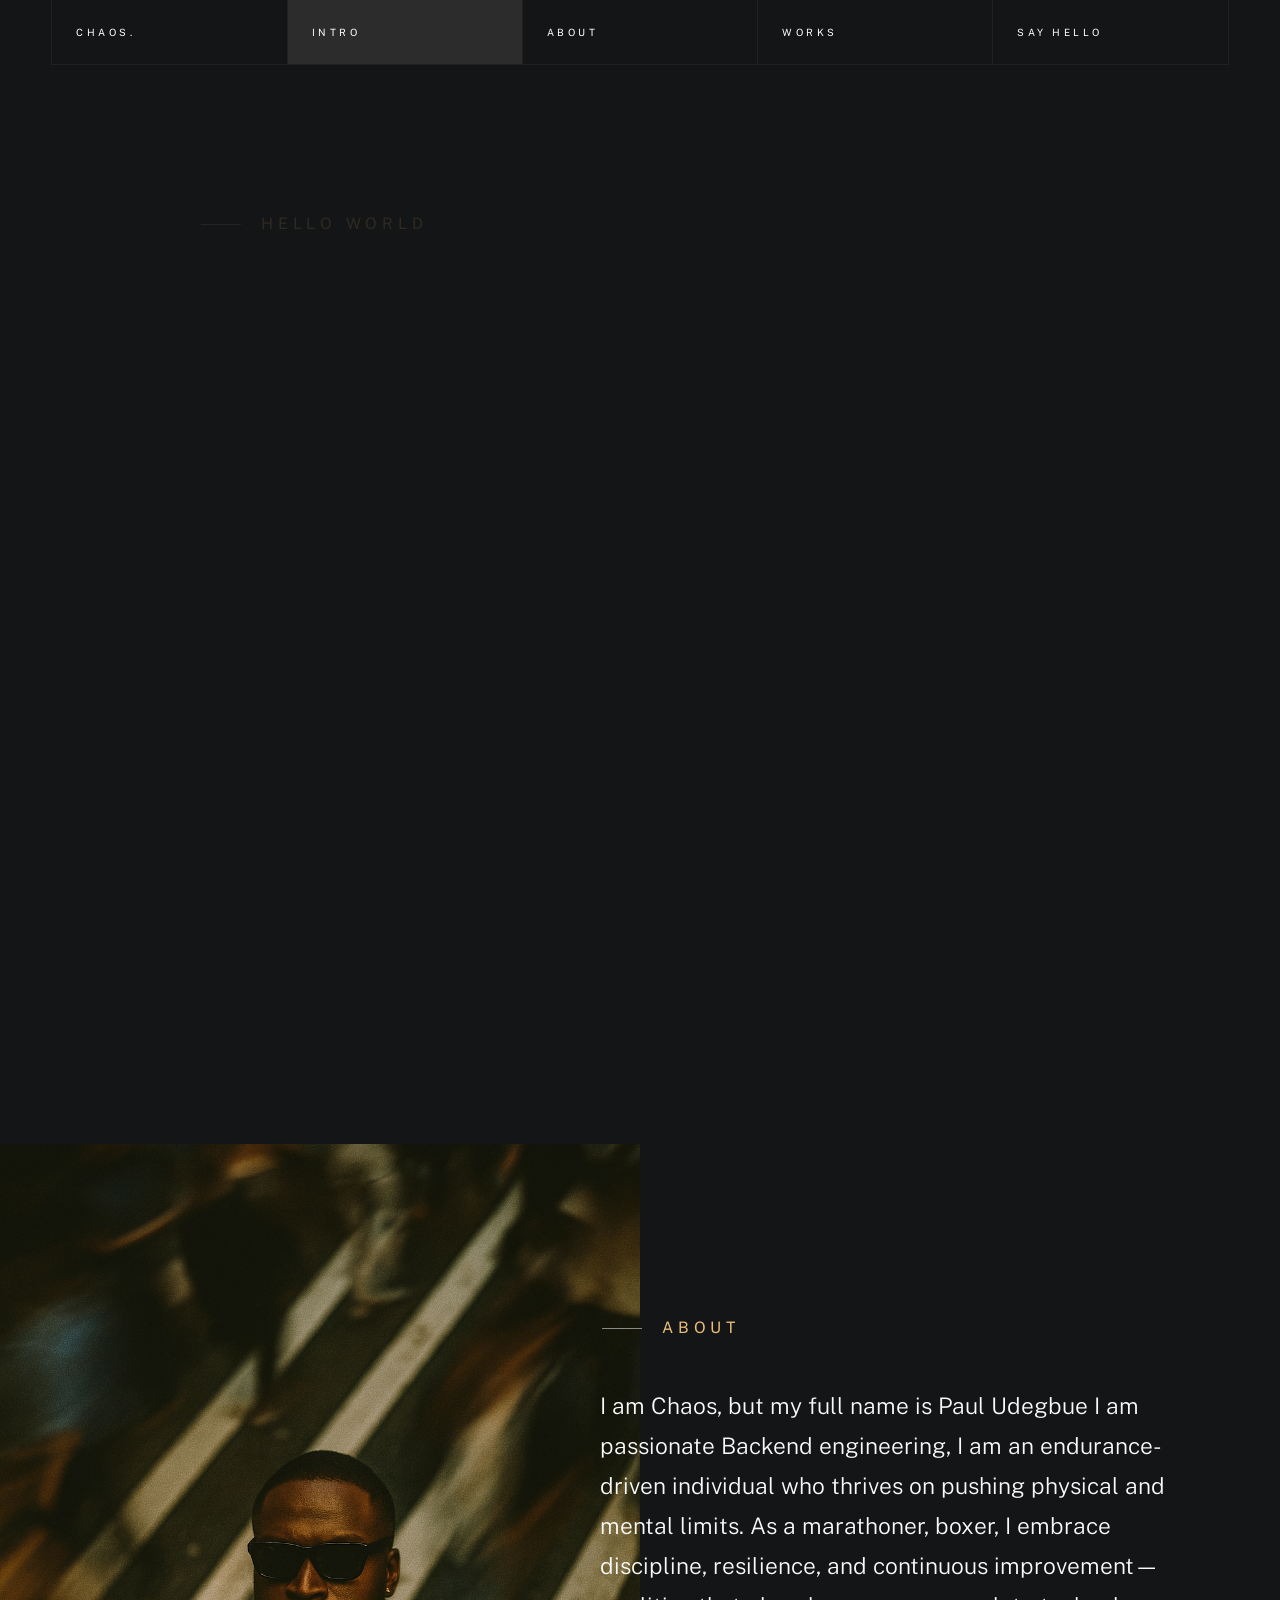
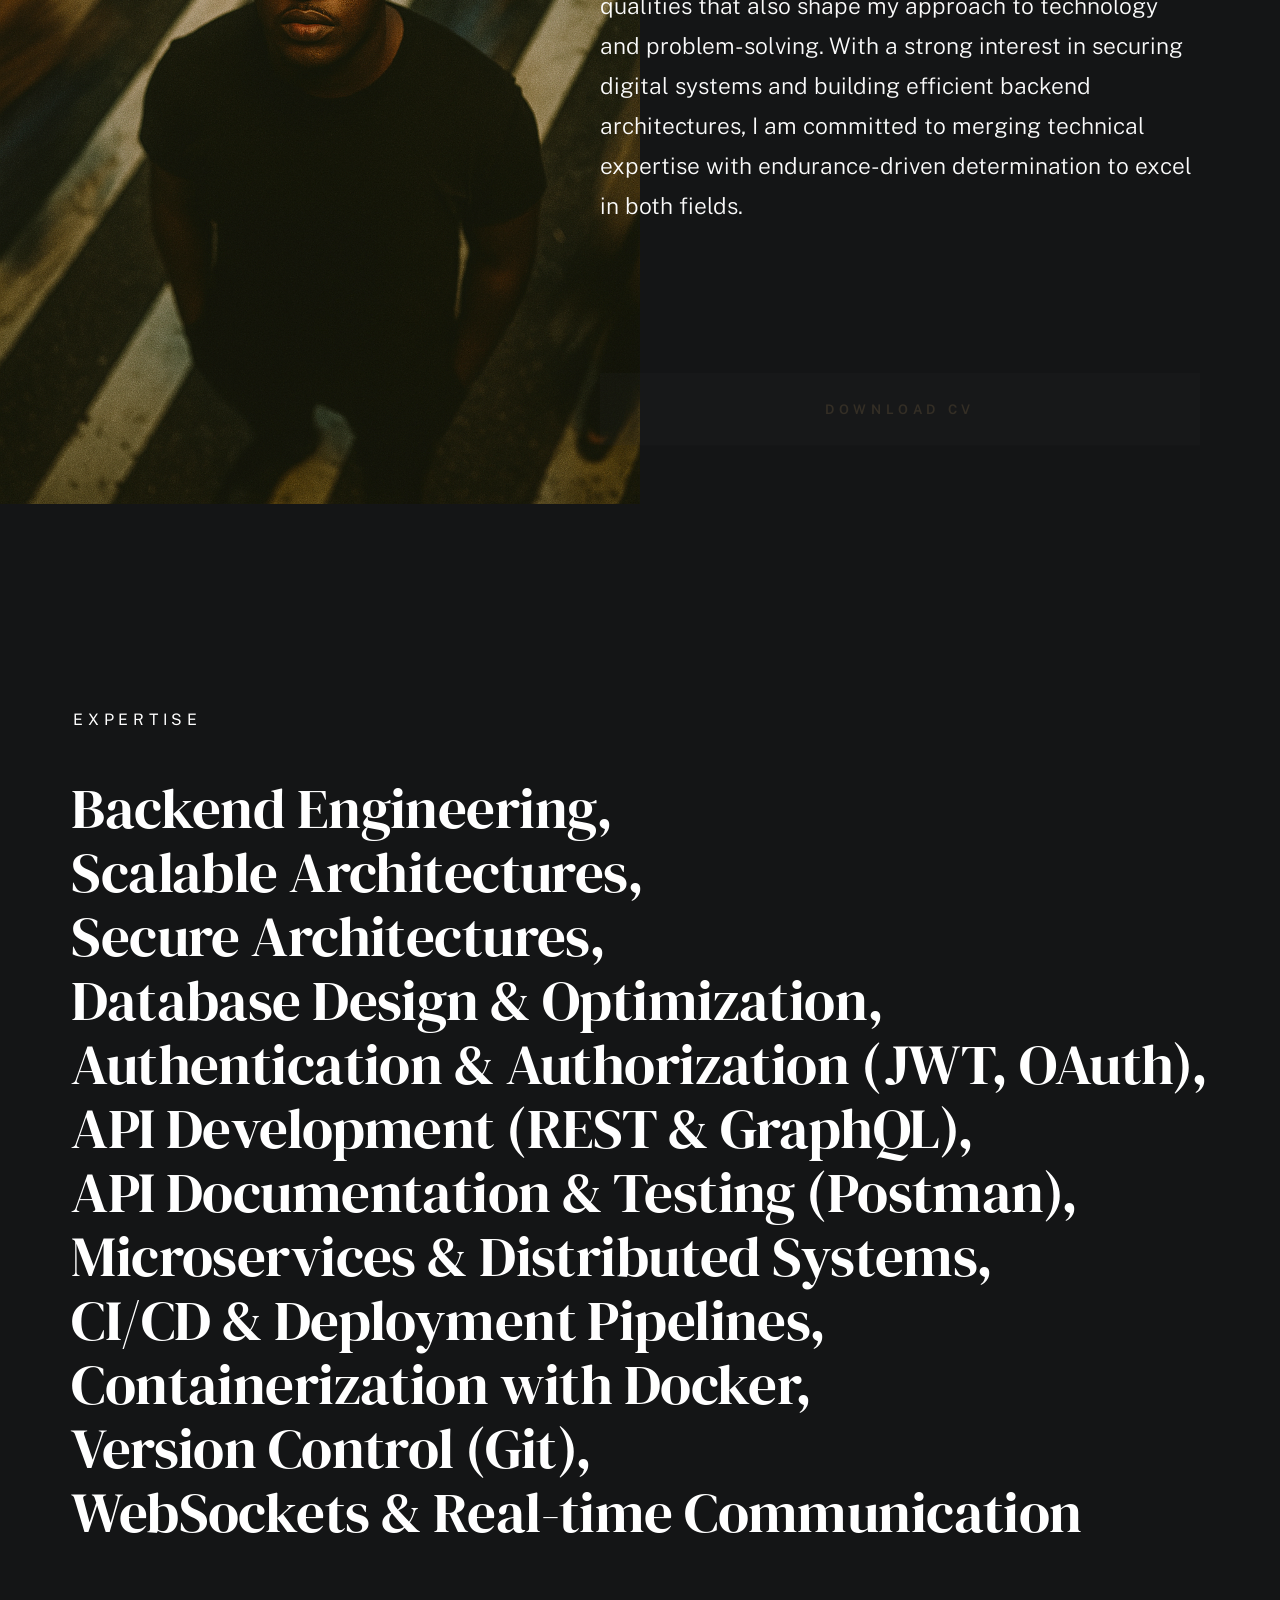
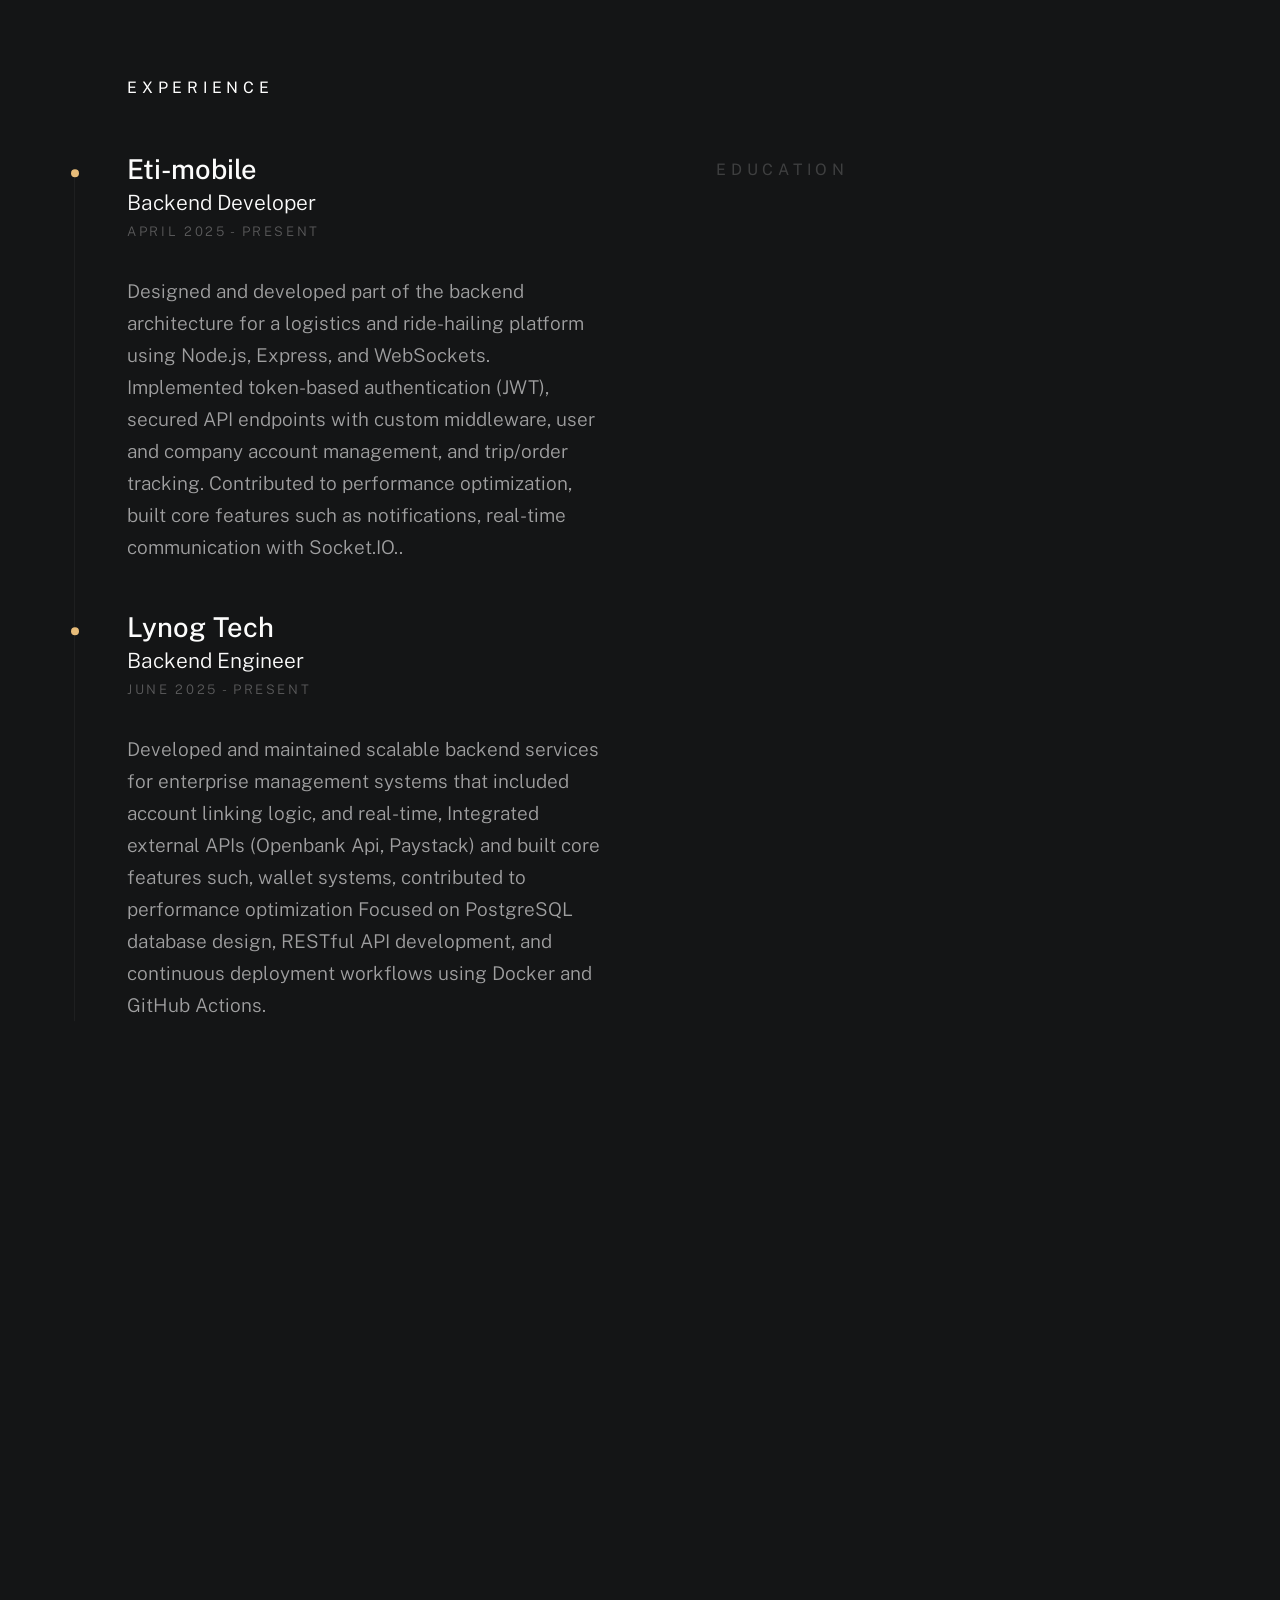
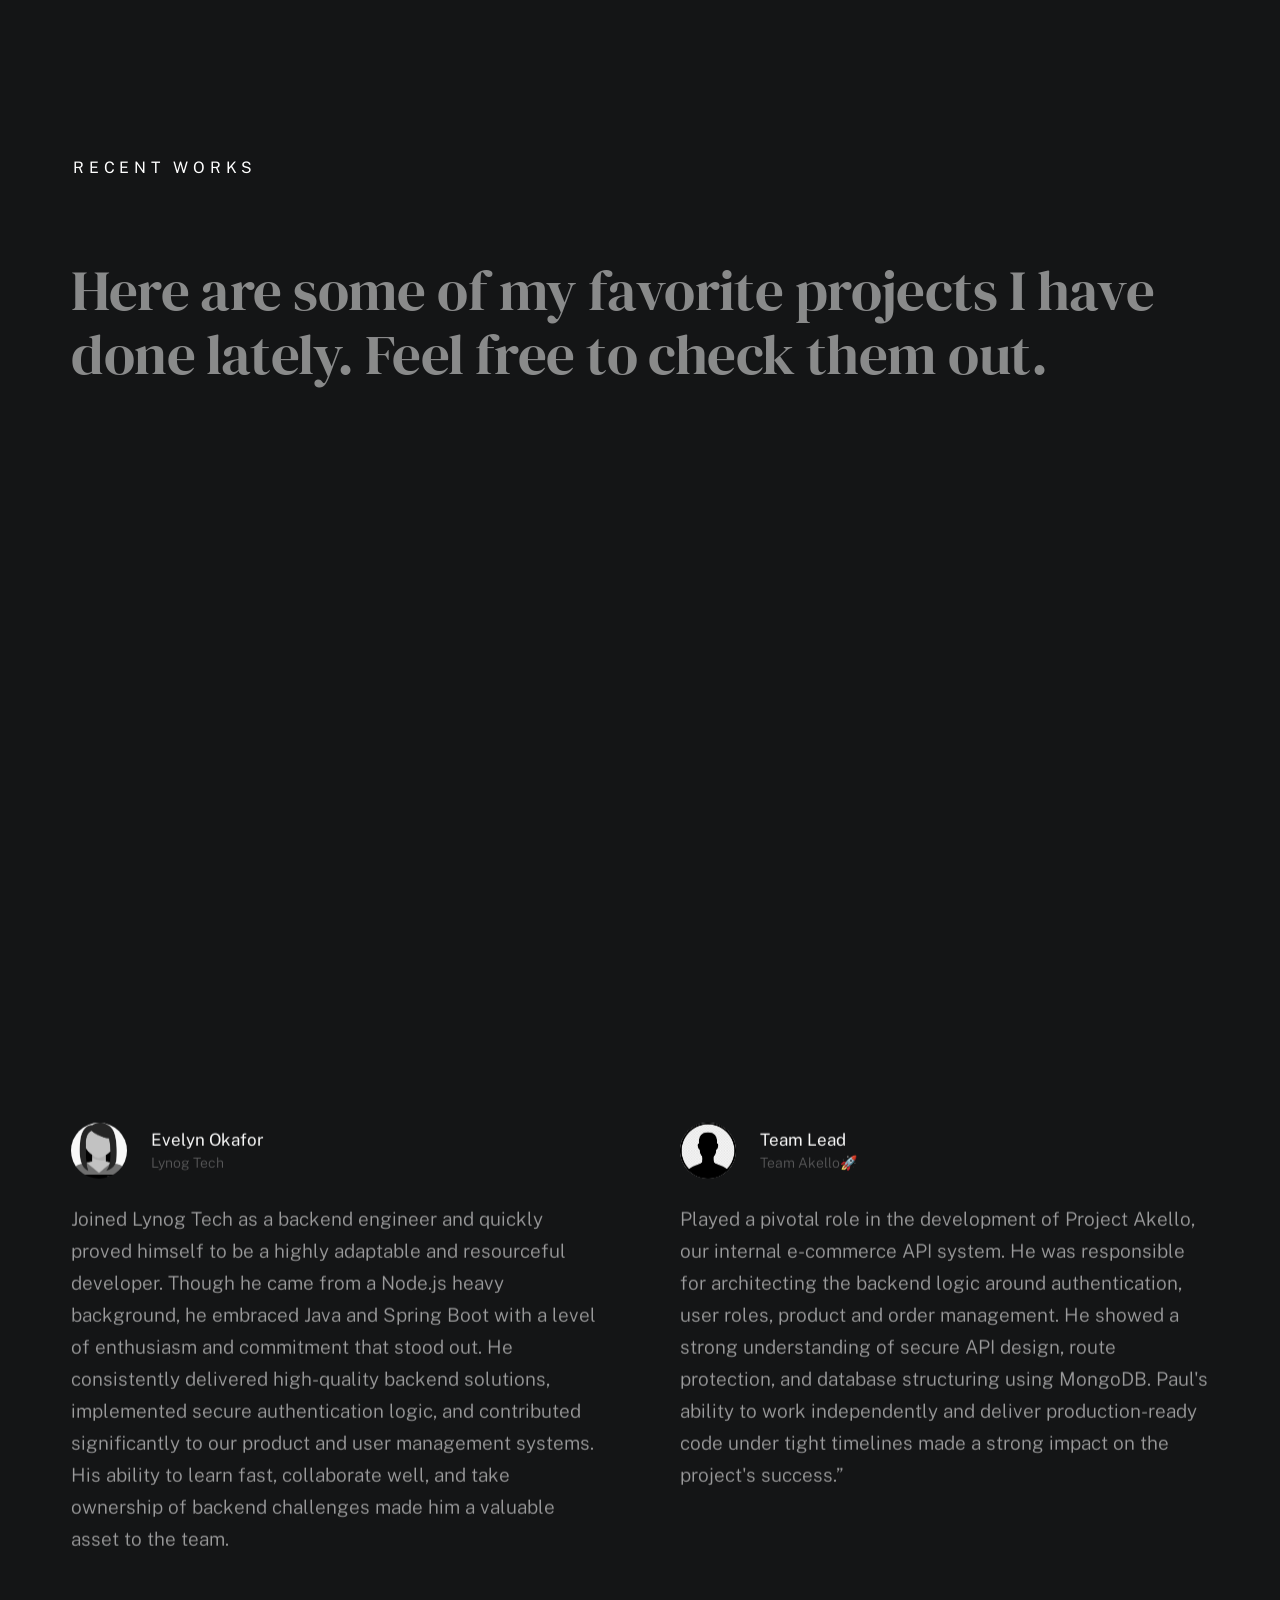
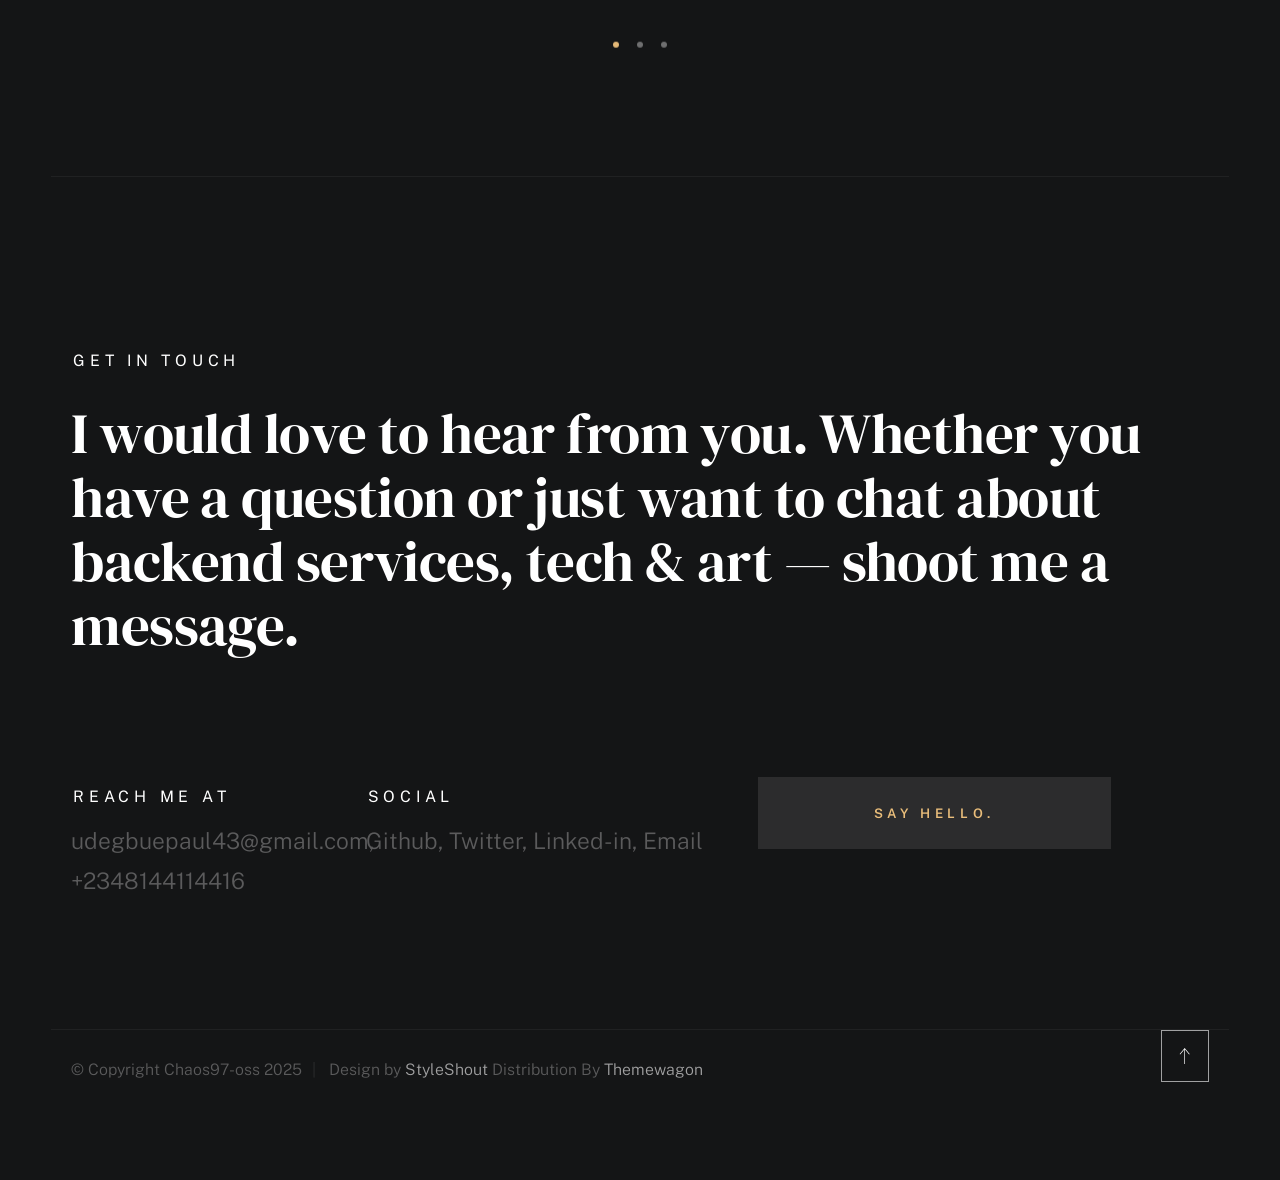
==== index.html @ 7ce71a18 "kotlin added" ====
<!DOCTYPE html>
<html class="no-js ss-preload" lang="en">
<head>

    <!--- basic page needs
    ================================================== -->
    <meta charset="utf-8">
    <title>Chaos</title>
    <meta name="description" content="">
    <meta name="author" content="">

    <!-- mobile specific metas
    ================================================== -->
    <meta name="viewport" content="width=device-width, initial-scale=1">

    <!-- CSS
    ================================================== -->
    <link rel="stylesheet" href="css/vendor.css">
    <link rel="stylesheet" href="css/styles.css">

    <!-- favicons
    ================================================== -->
    <link rel="apple-touch-icon" sizes="180x180" href="apple-touch-icon.png">
    <link rel="icon" type="image/png" sizes="32x32" href="favicon-32x32.png">
    <link rel="icon" type="image/png" sizes="16x16" href="favicon-16x16.png">
    <link rel="manifest" href="site.webmanifest">
    <link rel="stylesheet" href="https://cdn.jsdelivr.net/gh/devicons/devicon@v2.15.1/devicon.min.css">
</head>

<body id="top">


    <!-- # preloader
    ================================================== -->
    <div id="preloader">
        <div id="loader">
        </div>
    </div>


    <!-- # page wrap
    ================================================== -->
    <div class="s-pagewrap">

        <div class="circles">
            <span></span>
            <span></span>
            <span></span>
            <span></span>
            <span></span>
        </div>


        <!-- ## site header 
        ================================================== -->
        <header class="s-header">

            <div class="header-mobile">
                <span class="mobile-home-link"><a href="index.html">Chaos.</a></span>
                <a class="mobile-menu-toggle" href="#0"><span>Menu</span></a>
            </div>

            <div class="row wide main-nav-wrap">
                <nav class="column lg-12 main-nav">
                    <ul>
                        <li><a href="index.html" class="home-link">Chaos.</a></li>
                        <li class="current"><a href="#intro" class="smoothscroll">Intro</a></li>
                        <li><a href="#about" class="smoothscroll">About</a></li>
                        <li><a href="#works" class="smoothscroll">Works</a></li>
                        <li><a href="#contact" class="smoothscroll">Say Hello</a></li>
                    </ul>
                </nav>
            </div>

        </header> <!-- end s-header -->


        <!-- ## main content
        ==================================================- -->
        <main class="s-content">


            <!-- ### intro
            ================================================== -->
            <section id="intro" class="s-intro target-section">

                <div class="row intro-content wide">

                    <div class="column">
                        <div class="text-pretitle with-line">
                            Hello World
                        </div>

                        <h1 class="text-huge-title">
                            I am Chaos, <br>
                            a Software Engineer,
                            Marathoner <br>
                            & Boxer <br> 
                             based <br>
                            in Nigeria.
                        </h1>
                    </div>

                    <ul class="intro-social">
                        <li><a href="https://github.com/Chaos97-oss">Github</a></li>
                        <li><a href="https://x.com/Hisroyalobolo">Twitter</a></li>
                        <li><a href="https://linkedin.com/in/paul-udegbue-2694a0147">Linked-in</a></li>
                        <li><a href="mailto:udegbuepaul43@gmail.com">Email</a></li>
                    </ul>

                </div> <!-- end intro content -->

                <a href="#about" class="intro-scrolldown smoothscroll">
                    <svg width="24" height="24" viewBox="0 0 24 24" xmlns="http://www.w3.org/2000/svg" fill-rule="evenodd" clip-rule="evenodd"><path d="M11 21.883l-6.235-7.527-.765.644 7.521 9 7.479-9-.764-.645-6.236 7.529v-21.884h-1v21.883z"/></svg>
                </a>

            </section> <!-- end s-intro -->


            <!-- ### about
            ================================================== -->
            <section id="about" class="s-about target-section">


                <div class="row about-info wide" data-animate-block>

                    <div class="column lg-6 md-12 about-info__pic-block">
                        <img src="images/about-photo.png" 
                             srcset="images/about-photo.png 1x, images/about-photo.png 2x" alt="" class="about-info__pic" data-animate-el>
                    </div>

                    <div class="column lg-6 md-12">
                        <div class="about-info__text" >

                            <h2 class="text-pretitle with-line" data-animate-el>
                                About
                            </h2>
                            <p class="attention-getter" data-animate-el>
                                I am Chaos, but my full name is Paul Udegbue I am passionate Backend engineering, I am an endurance-driven individual who thrives on pushing physical and mental limits. As a marathoner, boxer, I embrace discipline, resilience, and continuous improvement—qualities that also shape my approach to technology and problem-solving.
                                With a strong interest in securing digital systems and building efficient backend architectures, I am committed to merging technical expertise with endurance-driven determination to excel in both fields.
                            </p>
                            <a href="files/Paul_Udegbue_CV.pdf" download class="btn btn--medium u-fullwidth" data-animate-el>Download CV</a>

                        </div>
                    </div>
                </div> <!-- about-info -->


                <div class="row about-expertise" data-animate-block>
                    <div class="column lg-12">

                        <h2 class="text-pretitle" data-animate-el>Expertise</h2>

                        <ul class="skills-list h1" data-animate-el>
                           <li>Backend Engineering</li> <br>
                           <li>Scalable Architectures</li> <br>
                           <li>Secure Architectures</li> <br>
                           <li>Database Design & Optimization</li> <br>
                           <li>Authentication & Authorization (JWT, OAuth)</li><br>
                           <li>API Development (REST & GraphQL)</li> <br>
                           <li>API Documentation & Testing (Postman)</li><br>
                           <li>Microservices & Distributed Systems</li> <br>
                           <li>CI/CD & Deployment Pipelines</li> <br>
                           <li>Containerization with Docker</li> <br>
                           <li>Version Control (Git)</li> <br>
                           <li>WebSockets & Real-time Communication</li>
                        </ul>

                    </div>
                </div> <!-- end about-expertise -->


                <div class="row about-timelines" data-animate-block>

                    <div class="column lg-6 tab-12">

                        <h2 class="text-pretitle" data-animate-el>
                            Experience
                        </h2>

                        <div class="timeline" data-animate-el>

                            <div class="timeline__block">
                                <div class="timeline__bullet"></div>
                                <div class="timeline__header">
                                    <h4 class="timeline__title">Eti-mobile</h3>
                                    <h5 class="timeline__meta">Backend Developer</h5>
                                    <p class="timeline__timeframe">April 2025 - Present</p>
                                </div>
                                <div class="timeline__desc">
                                    <p>Designed and developed part of the backend architecture for a logistics and ride-hailing platform using Node.js, Express, and WebSockets. Implemented token-based authentication (JWT), secured API endpoints with custom middleware, user and company account management, and trip/order tracking. Contributed to performance optimization, built core features such as notifications, real-time communication with Socket.IO..</p>
                                </div>
                            </div>
    
                            <div class="timeline__block">
                                <div class="timeline__bullet"></div>
                                <div class="timeline__header">
                                    <h4 class="timeline__title">Lynog Tech</h4>
                                    <h5 class="timeline__meta">Backend Engineer</h5>
                                    <p class="timeline__timeframe">June 2025 - Present</p>
                                </div>
                                <div class="timeline__desc">
                                    <p>Developed and maintained scalable backend services for enterprise management systems that included account linking logic, and real-time, Integrated external APIs (Openbank Api, Paystack) and built core features such, wallet systems, contributed to performance optimization Focused on PostgreSQL database design, RESTful API development, and continuous deployment workflows using Docker and GitHub Actions.</p>
                                </div>
                            </div>
    
                        </div> <!-- end timeline -->

                    </div> <!-- end column -->

                    <div class="column lg-6 tab-12">

                        <h2 class="text-pretitle" data-animate-el>
                            Education
                        </h2>

                        <div class="timeline" data-animate-el>

                            <div class="timeline__block">
                                <div class="timeline__bullet"></div>
                                <div class="timeline__header">
                                    <h4 class="timeline__title">Olabisi Onabanjo University</h3>
                                    <h5 class="timeline__meta">B.A. Degree in Microbiology</h5>
                                    <p class="timeline__timeframe">August 2023</p>
                                </div>
                                <div class="timeline__desc">
                                    <p>Completed a Bachelor's degree in Microbiology with a strong foundation in scientific research, data analysis, and problem-solving. Developed critical thinking and communication skills through academic projects and practical laboratory experience. Adapted these skills toward software engineering and backend development through self-learning and project-based work.</p>
                                </div>
                            </div>
    
                            <div class="timeline__block">
                                <div class="timeline__bullet"></div>
                                <div class="timeline__header">
                                    <h4 class="timeline__title">Innkeeper Academy</h4>
                                    <h5 class="timeline__meta">Back-End Devleopement Internship</h5>
                                    <p class="timeline__timeframe">February 2025 - April 2025</p>
                                </div>
                                <div class="timeline__desc">
                                    <p>Completed a hands-on backend development internship focused on building scalable APIs and database-driven systems using Node.js and Express. Gained real-world experience with version control (Git), RESTful API development, and MongoDB. Participated in peer code reviews, wrote clean and testable code, and collaborated in an agile environment.</p>
                                </div>
                            </div>
    
                        </div> <!-- end timeline -->
                        
                    </div> <!-- end column -->


                </div> <!-- end about-timelines -->

            </section> <!-- end s-about -->
            <section id="techstack" class="s-techstack target-section">
            <div class="row" data-animate-block>
            <div class="column lg-12">
            <h2 class="text-pretitle" data-animate-el>Tech Stack</h2>
            <p class="h1" data-animate-el>
            Here's a list of tools and technologies I work with regularly.
            </p>
                            <ul class="skills-list h1" data-animate-el>
                              <div class="tech-icons" data-animate-el>
                            <div class="tech-item"><i class="devicon-nodejs-plain colored"></i> Node.js</div>
                            <div class="tech-item"><i class="devicon-express-original"></i> Express</div>
                            <div class="tech-item"><i class="devicon-java-plain colored"></i> Java</div>
                            <div class="tech-item"><i class="devicon-spring-plain colored"></i> Spring Boot</div>
                            <div class="tech-item"><i class="devicon-kotlin-plain colored"></i> Kotlin</div>
                            <div class="tech-item"><i class="devicon-mysql-plain colored"></i> MySQL</div>
                            <div class="tech-item"><i class="devicon-mongodb-plain colored"></i> MongoDB</div>
                            <div class="tech-item"><i class="devicon-docker-plain colored"></i> Docker</div>
                            <div class="tech-item"><i class="devicon-vercel-original colored"></i> Vercel</div>
                            <div class="tech-item"><i class="devicon-render-plain colored"></i> Render</div>
                            <div class="tech-item"><i class="devicon-git-plain colored"></i> Git</div>
                        </div>
                    </div>
                        </ul>
                            </div>
                                </div>
                                    </section>

            <!-- ### works
            ================================================== -->
            <section id="works" class="s-works target-section">


                <div class="row works-portfolio">

                    <div class="column lg-12" data-animate-block>

                        <h2 class="text-pretitle" data-animate-el>
                            Recent Works
                        </h2>
                        <p class="h1" data-animate-el>
                            Here are some of my favorite projects I have done lately. Feel free to check them out.
                        </p>
    
                        <ul class="folio-list row block-lg-one-half block-stack-on-1000">

                            <li class="folio-list__item column" data-animate-el>
                                <a class="folio-list__item-link" href="#modal-01">
                                    <div class="folio-list__item-pic">
                                        <img src="images/portfolio/fuji.jpg"
                                             srcset="images/portfolio/fuji.jpg 1x, images/portfolio/fuji@2x.jpg 2x"  alt="">
                                    </div>
                                    
                                    <div class="folio-list__item-text">
                                        <div class="folio-list__item-cat">
                                            Back-End Development
                                        </div>
                                        <div class="folio-list__item-title">
                                            Project Akello 🚀
                                        </div>
                                    </div>
                                </a>
                                <a class="folio-list__proj-link" href="#" title="project link">
                                    <svg width="15" height="15" viewBox="0 0 15 15" fill="none" xmlns="http://www.w3.org/2000/svg"><path d="M8.14645 3.14645C8.34171 2.95118 8.65829 2.95118 8.85355 3.14645L12.8536 7.14645C13.0488 7.34171 13.0488 7.65829 12.8536 7.85355L8.85355 11.8536C8.65829 12.0488 8.34171 12.0488 8.14645 11.8536C7.95118 11.6583 7.95118 11.3417 8.14645 11.1464L11.2929 8H2.5C2.22386 8 2 7.77614 2 7.5C2 7.22386 2.22386 7 2.5 7H11.2929L8.14645 3.85355C7.95118 3.65829 7.95118 3.34171 8.14645 3.14645Z" fill="currentColor" fill-rule="evenodd" clip-rule="evenodd"></path></svg>
                                </a>
                            </li> <!--end folio-list__item -->

                            <li class="folio-list__item column" data-animate-el>
                                <a class="folio-list__item-link" href="#modal-02">
                                    <div class="folio-list__item-pic">
                                        <img src="images/portfolio/lamp.jpg" 
                                             srcset="images/portfolio/lamp.jpg 1x, images/portfolio/lamp@2x.jpg 2x" alt="">
                                    </div>
                                    
                                    <div class="folio-list__item-text">
                                        <div class="folio-list__item-cat">
                                            Back-End Development
                                        </div>
                                        <div class="folio-list__item-title">
                                            Project Achan
                                        </div>
                                    </div>
                                </a>
                                <a class="folio-list__proj-link" href="#" title="project link">
                                    <svg width="15" height="15" viewBox="0 0 15 15" fill="none" xmlns="http://www.w3.org/2000/svg"><path d="M8.14645 3.14645C8.34171 2.95118 8.65829 2.95118 8.85355 3.14645L12.8536 7.14645C13.0488 7.34171 13.0488 7.65829 12.8536 7.85355L8.85355 11.8536C8.65829 12.0488 8.34171 12.0488 8.14645 11.8536C7.95118 11.6583 7.95118 11.3417 8.14645 11.1464L11.2929 8H2.5C2.22386 8 2 7.77614 2 7.5C2 7.22386 2.22386 7 2.5 7H11.2929L8.14645 3.85355C7.95118 3.65829 7.95118 3.34171 8.14645 3.14645Z" fill="currentColor" fill-rule="evenodd" clip-rule="evenodd"></path></svg>
                                </a>
                            </li> <!--end folio-list__item -->

                            <li class="folio-list__item column" data-animate-el>
                                <a class="folio-list__item-link" href="#modal-03">
                                    <div class="folio-list__item-pic">
                                        <img src="images/portfolio/rucksack.jpg" 
                                             srcset="images/portfolio/rucksack.jpg 1x, images/portfolio/rucksack@2x.jpg 2x" alt="">
                                    </div>
                                    
                                    <div class="folio-list__item-text">
                                        <div class="folio-list__item-cat">
                                            Front-End Development
                                        </div>
                                        <div class="folio-list__item-title">
                                            Project Akello 🚀
                                        </div>
                                    </div>
                                </a>
                                <a class="folio-list__proj-link" href="#" title="project link">
                                    <svg width="15" height="15" viewBox="0 0 15 15" fill="none" xmlns="http://www.w3.org/2000/svg"><path d="M8.14645 3.14645C8.34171 2.95118 8.65829 2.95118 8.85355 3.14645L12.8536 7.14645C13.0488 7.34171 13.0488 7.65829 12.8536 7.85355L8.85355 11.8536C8.65829 12.0488 8.34171 12.0488 8.14645 11.8536C7.95118 11.6583 7.95118 11.3417 8.14645 11.1464L11.2929 8H2.5C2.22386 8 2 7.77614 2 7.5C2 7.22386 2.22386 7 2.5 7H11.2929L8.14645 3.85355C7.95118 3.65829 7.95118 3.34171 8.14645 3.14645Z" fill="currentColor" fill-rule="evenodd" clip-rule="evenodd"></path></svg>
                                </a>
                            </li> <!--end folio-list__item -->

                            <li class="folio-list__item column" data-animate-el>
                                <a class="folio-list__item-link" href="#modal-04">
                                    <div class="folio-list__item-pic">
                                        <img src="images/portfolio/skaterboy.jpg"
                                             srcset="images/portfolio/skaterboy.jpg 1x, images/portfolio/skaterboy@2x.jpg 2x" alt="">
                                    </div>
                                    
                                    <div class="folio-list__item-text">
                                        <div class="folio-list__item-cat">
                                            Website
                                        </div>
                                        <div class="folio-list__item-title">
                                            RYNA LUXE TOUCH
                                        </div>
                                    </div>
                                </a>
                                <a class="folio-list__proj-link" href="#" title="project link">
                                    <svg width="15" height="15" viewBox="0 0 15 15" fill="none" xmlns="http://www.w3.org/2000/svg"><path d="M8.14645 3.14645C8.34171 2.95118 8.65829 2.95118 8.85355 3.14645L12.8536 7.14645C13.0488 7.34171 13.0488 7.65829 12.8536 7.85355L8.85355 11.8536C8.65829 12.0488 8.34171 12.0488 8.14645 11.8536C7.95118 11.6583 7.95118 11.3417 8.14645 11.1464L11.2929 8H2.5C2.22386 8 2 7.77614 2 7.5C2 7.22386 2.22386 7 2.5 7H11.2929L8.14645 3.85355C7.95118 3.65829 7.95118 3.34171 8.14645 3.14645Z" fill="currentColor" fill-rule="evenodd" clip-rule="evenodd"></path></svg>
                                </a>
                            </li> <!--end folio-list__item -->

                            <li class="folio-list__item column" data-animate-el>
                                <a class="folio-list__item-link" href="#modal-05">
                                    <div class="folio-list__item-pic">
                                        <img src="images/portfolio/sanddunes.jpg" 
                                             srcset="images/portfolio/sanddunes.jpg 1x, images/portfolio/sanddunes@2x.jpg 2x" alt="">
                                    </div>
                                    
                                    <div class="folio-list__item-text">
                                        <div class="folio-list__item-cat">
                                            Back-End Development
                                        </div>
                                        <div class="folio-list__item-title">
                                            Eti-mobile
                                        </div>
                                    </div>
                                </a>
                                <a class="folio-list__proj-link" href="#" title="project link">
                                    <svg width="15" height="15" viewBox="0 0 15 15" fill="none" xmlns="http://www.w3.org/2000/svg"><path d="M8.14645 3.14645C8.34171 2.95118 8.65829 2.95118 8.85355 3.14645L12.8536 7.14645C13.0488 7.34171 13.0488 7.65829 12.8536 7.85355L8.85355 11.8536C8.65829 12.0488 8.34171 12.0488 8.14645 11.8536C7.95118 11.6583 7.95118 11.3417 8.14645 11.1464L11.2929 8H2.5C2.22386 8 2 7.77614 2 7.5C2 7.22386 2.22386 7 2.5 7H11.2929L8.14645 3.85355C7.95118 3.65829 7.95118 3.34171 8.14645 3.14645Z" fill="currentColor" fill-rule="evenodd" clip-rule="evenodd"></path></svg>
                                </a>
                            </li> <!--end folio-list__item -->

                            <li class="folio-list__item column" data-animate-el>
                                <a class="folio-list__item-link" href="#modal-06">
                                    <div class="folio-list__item-pic">
                                        <img src="images/portfolio/minimalismo.jpg" 
                                             srcset="images/portfolio/minimalismo.jpg 1x, images/portfolio/minimalismo@2x.jpg 2x" alt="">
                                    </div>
                                    
                                    <div class="folio-list__item-text">
                                        <div class="folio-list__item-cat">
                                            Back-End Engineering
                                        </div>
                                        <div class="folio-list__item-title">
                                            Lynog Tech
                                        </div>
                                    </div>
                                </a>
                                <a class="folio-list__proj-link" href="#" title="project link">
                                    <svg width="15" height="15" viewBox="0 0 15 15" fill="none" xmlns="http://www.w3.org/2000/svg"><path d="M8.14645 3.14645C8.34171 2.95118 8.65829 2.95118 8.85355 3.14645L12.8536 7.14645C13.0488 7.34171 13.0488 7.65829 12.8536 7.85355L8.85355 11.8536C8.65829 12.0488 8.34171 12.0488 8.14645 11.8536C7.95118 11.6583 7.95118 11.3417 8.14645 11.1464L11.2929 8H2.5C2.22386 8 2 7.77614 2 7.5C2 7.22386 2.22386 7 2.5 7H11.2929L8.14645 3.85355C7.95118 3.65829 7.95118 3.34171 8.14645 3.14645Z" fill="currentColor" fill-rule="evenodd" clip-rule="evenodd"></path></svg>
                                </a>
                            </li> <!--end folio-list__item -->

                        </ul> <!-- end folio-list -->

                    </div> <!-- end column -->


                    <!-- Modal Templates Popup
                    -------------------------------------------- -->
                    <div id="modal-01" hidden>
                        <div class="modal-popup">
                            <img src="images/portfolio/gallery/g-fuji.jpg" alt="">
                
                            <div class="modal-popup__desc">
                                <h5>Project Akello🚀</h5>
                                <p>An E-commerce API for managing products, users, and orders with secure routes and admin control.</p>
                                <ul class="modal-popup__cat">
                                    <li>E-commerce API </li>
                                </ul>
                            </div>
                
                            <a href="https://documenter.getpostman.com/view/43208616/2sB2jAa7rB" class="modal-popup__details">Project link</a>
                        </div>
                    </div> <!-- end modal -->

                    <div id="modal-02" hidden>
                        <div class="modal-popup">
                            <img src="images/portfolio/gallery/g-lamp.jpg" alt="">
                
                            <div class="modal-popup__desc">
                                <h5>Project Achan</h5>
                                <p>A booking system API with appointment slots, real-time availability, email notifications (Nodemailer), admin panel, and calendar integration logic.</p>
                                <ul class="modal-popup__cat">
                                    <li>Booking-system API</li>
                                </ul>
                            </div>
                
                            <a href="https://documenter.getpostman.com/view/43208616/2sB2x9jW2x" class="modal-popup__details">Project link</a>
                        </div>
                    </div> <!-- end modal -->

                    <div id="modal-03" hidden>
                        <div class="modal-popup">
                            <img src="images/portfolio/gallery/g-rucksack.jpg" alt="">
                
                            <div class="modal-popup__desc">
                                <h5>Project Akello</h5>
                                <p>Front-End of the E-commerce Project Akello. </p>
                               <p>This project's code repository and documentation are private due to client confidentiality or ongoing development. Want to know more? <a href="mailto:udegbuepaul43@gmail.com">Contact me</a> and I'll be happy to share more details privately.</p>
                                <ul class="modal-popup__cat">
                                    <li>E-commerce Website</li>
                                </ul>
                            </div>
                
                            <a href="#" class="modal-popup__details">Project link</a>
                        </div>
                    </div> <!-- end modal -->

                    <div id="modal-04" hidden>
                        <div class="modal-popup">
                            <img src="images/portfolio/gallery/g-skaterboy.jpg" alt="">
                
                            <div class="modal-popup__desc">
                                <h5>RYNA LUXE TOUCH</h5>
                                <p>A luxury hair appointment booking website with staffing features, user-client interactivity.</p>
                                <p>This project's code repository and documentation are private due to client confidentiality or ongoing development. Want to know more? <a href="mailto:udegbuepaul43@gmail.com">Contact me</a> and I'll be happy to share more details privately.</p>
                                <ul class="modal-popup__cat">
                                    <li>Website</li>
                                </ul>
                            </div>
                
                            <a href="#" class="modal-popup__details">Project link</a>
                        </div>
                    </div> <!-- end modal -->

                    <div id="modal-05" hidden>
                        <div class="modal-popup">

                            <img src="images/portfolio/gallery/g-sanddunes.jpg" alt="">
                
                            <div class="modal-popup__desc">
                                <h5>Eti-mobile</h5>
                                <p>A robust ride-sharing and e-commerce API with real-time booking, order and delivery management, comprehensive logistics, company and driver coordination, admin authentication, admin dashboard, and calendar integration for seamless operations. Includes many Uber-like features such as dynamic pricing, route optimization, and user & driver rating systems. This project's code repository and documentation are private due to client confidentiality or ongoing development. Want to know more? <a href="mailto:udegbuepaul43@gmail.com">Contact me</a> and I'll be happy to share more details privately.</p>

                                <ul class="modal-popup__cat">
                                    <li>Ride Sharing & E-commerce API</li>
                                </ul>
                            </div>
                
                            <a href="#" class="modal-popup__details">Project link</a>
                        </div>
                    </div> <!-- end modal -->

                    <div id="modal-06" hidden>
                        <div class="modal-popup">
                            <img src="images/portfolio/gallery/g-minimalismo.jpg" alt="">
                
                            <div class="modal-popup__desc">
                                <h5>Lynog Tech</h5>
                                <p><p>Java and Spring-Boot backend system featuring authentication, product management, and role-based access control for users and admins. Coming from a JavaScript background, working with Java's strict typing and Spring's configuration-heavy setup was a real challenge. However, it pushed me to think more deeply about structure, security, and scalability. This experience not only improved my backend skills but also sparked a genuine appreciation for Java and the Spring ecosystem.</p>
                                <ul class="modal-popup__cat">
                                    <li></li>
                                    <li>Product Management API</li>
                                </ul>
                            </div>
                
                            <a href="https://documenter.getpostman.com/view/43208616/2sB2qgdyPD" class="modal-popup__details">Project link</a>
                        </div>
                    </div> <!-- end modal -->

                </div> <!-- end works-portfolio -->


                <div class="row testimonials">
                    <div class="column lg-12" data-animate-block>
        
                        <div class="swiper-container testimonial-slider" data-animate-el>
        
                            <div class="swiper-wrapper">

                                <div class="testimonial-slider__slide swiper-slide">
                                    <div class="testimonial-slider__author">
                                        <img src="images/avatars/image2.png" alt="Author image" class="testimonial-slider__avatar">
                                        <cite class="testimonial-slider__cite">
                                            <strong>Evelyn Okafor</strong>
                                            <span>Lynog Tech</span>
                                        </cite>
                                    </div>
                                    <p>
                                    Joined Lynog Tech as a backend engineer and quickly proved himself to be a highly adaptable and resourceful developer. Though he came from a Node.js heavy background, he embraced Java and Spring Boot with a level of enthusiasm and commitment that stood out. He consistently delivered high-quality backend solutions, implemented secure authentication logic, and contributed significantly to our product and user management systems. His ability to learn fast, collaborate well, and take ownership of backend challenges made him a valuable asset to the team.
                                    </p>
                                </div> <!-- end testimonial-slider__slide -->
                
                                <div class="testimonial-slider__slide swiper-slide">
                                    <div class="testimonial-slider__author">
                                        <img src="images/avatars/image.png" alt="Author image" class="testimonial-slider__avatar">
                                        <cite class="testimonial-slider__cite">
                                            <strong>Team Lead</strong>
                                            <span>Team Akello🚀</span>
                                        </cite>
                                    </div>
                                    <p>
                                    Played a pivotal role in the development of Project Akello, our internal e-commerce API system. He was responsible for architecting the backend logic around authentication, user roles, product and order management. He showed a strong understanding of secure API design, route protection, and database structuring using MongoDB. Paul's ability to work independently and deliver production-ready code under tight timelines made a strong impact on the project's success.”</p>
                                </div> <!-- end testimonial-slider__slide -->
                
                                <div class="testimonial-slider__slide swiper-slide">
                                    <div class="testimonial-slider__author">
                                        <img src="images/avatars/image3.png" alt="Author image" class="testimonial-slider__avatar">
                                        <cite class="testimonial-slider__cite">
                                            <strong>Carryn Obioha</strong>
                                            <span>RYNA LUXE TOUCH</span>
                                        </cite>
                                    </div>
                                    <p>
                                    Brought our brand vision to life through the RYNA Luxe Touch website. He translated our luxury beauty service concept into a clean, elegant booking interface that clients found easy to use and visually appealing. From staffing visibility to seamless user flow, his design and development work captured our high-end aesthetic while ensuring smooth functionality across devices. A reliable and creative collaborator from start to finish.
                                    </p>
                                </div> <!-- end testimonial-slider__slide -->
        
                                <div class="testimonial-slider__slide swiper-slide">
                                    <div class="testimonial-slider__author">
                                        <img src="images/avatars/image.png" alt="Author image" class="testimonial-slider__avatar">
                                        <cite class="testimonial-slider__cite">
                                            <strong>Derrick </strong>
                                            <span>Eti-mobile Team</span>
                                        </cite>
                                    </div>
                                    <p>
                                   He was instrumental in building the backend infrastructure for Eti-Mobile, a logistics and ride-hailing platform. He implemented real-time booking logic with Socket.IO, dynamic pricing, user & driver authentication, and admin dashboard functionality. His understanding of distributed systems, microservices, and external API integration allowed the platform to scale effectively. His work ethic and problem-solving approach were highly valued by the engineering team.
                                    </p>
                                </div> <!-- end testimonial-slider__slide -->
            
                            </div> <!-- end swiper-wrapper -->
        
                            <div class="swiper-pagination"></div>
        
                        </div> <!-- end swiper-container -->
        
                    </div> <!-- end column -->
                </div> <!-- end row testimonials -->

            </section> <!-- end s-works -->


            <!-- ### contact
            ================================================== -->
            <section id="contact" class="s-contact target-section">

                <div class="row contact-top">
                    <div class="column lg-12">
                        <h2 class="text-pretitle">
                            Get In Touch
                        </h2>

                        <p class="h1">
                            I would love to hear from you.
                            Whether you have a question or just 
                            want to chat about backend services, tech & art — shoot me a message.
                        </p>
                    </div>
                </div> <!-- end contact-top -->

                <div class="row contact-bottom">
                    <div class="column lg-3 md-5 tab-6 stack-on-550 contact-block">
                        <h3 class="text-pretitle">Reach me at</h3>
                        <p class="contact-links">
                            <a href="mailto:udegbuepaul43@gmail.com" class="mailtoui">udegbuepaul43@gmail.com,</a>
                            <a href="tel:+2348144114416">+2348144114416</a>
                        </p>
                    </div>
                    <div class="column lg-4 md-5 tab-6 stack-on-550 contact-block">
                        <h3 class="text-pretitle">Social</h3>
                        <ul class="contact-social">
                        <li><a href="https://github.com/Chaos97-oss">Github</a></li>
                        <li><a href="https://x.com/Hisroyalobolo">Twitter</a></li>
                        <li><a href="https://linkedin.com/in/paul-udegbue-2694a0147">Linked-in</a></li>
                        <li><a href="mailto:udegbuepaul43@gmail.com">Email</a></li>
                        </ul>
                    </div>
                    <div class="column lg-4 md-12 contact-block">
                        <a href="mailto:udegbuepaul43@gmail.com" class="mailtoui btn btn--medium u-fullwidth contact-btn">Say Hello.</a>
                    </div>
                </div> <!-- end contact-bottom -->

            </section> <!-- end contact -->

        </main> <!-- end s-content -->


        <!-- ## footer
        ================================================== -->
        <footer class="s-footer">

            <div class="row">
                <div class="column ss-copyright">
                    <span>© Copyright Chaos97-oss 2025</span> 
                    <span>Design by <a href="https://www.styleshout.com/">StyleShout</a> Distribution By <a href="https://themewagon.com">Themewagon</a></span>
                </div>

                <div class="ss-go-top">
                    <a class="smoothscroll" title="Back to Top" href="#top">
                        <svg xmlns="http://www.w3.org/2000/svg" viewBox="0 0 24 24" fill-rule="evenodd" clip-rule="evenodd"><path d="M11 2.206l-6.235 7.528-.765-.645 7.521-9 7.479 9-.764.646-6.236-7.53v21.884h-1v-21.883z"/></svg>
                    </a>
                </div>
            </div>

        </footer> <!-- end s-footer -->

    </div> <!-- end -s-pagewrap -->


    <!-- Java Script
    ================================================== -->
    <script src="js/plugins.js"></script>
    <script src="js/main.js"></script>

</body>
</html>
---- css/vendor.css ----
/* ===================================================================
 * Theme Third-party Stylesheets
 * Template Ver. 1.0.0
 * 02-16-2021
 * -------------------------------------------------------------------
 *
 * TOC:
 * 
 * # PrismJS 1.20.0
 * # Swiper 6.4.5
 * # Basiclightbox
 * 
 * ------------------------------------------------------------------- */



/* ===================================================================
 * # PrismJS 1.20.0
 *   https://prismjs.com/download.html#themes=prism-tomorrow&languages=markup+css+clike+javascript+markup-templating+php
 *   
 *   prism.js tomorrow night eighties for JavaScript, CoffeeScript, CSS and HTML
 *   Based on https://github.com/chriskempson/tomorrow-theme
 *   @author Rose Pritchard
 * ------------------------------------------------------------------- */

code[class*="language-"],
pre[class*="language-"] {
    color           : #ccc;
    background      : none;
    font-family     : var(--font-mono);
    font-size       : calc(var(--text-size) * 0.9444);
    text-align      : left;
    white-space     : pre;
    word-spacing    : normal;
    word-break      : normal;
    word-wrap       : normal;
    line-height     : var(--vspace-1);
    -moz-tab-size   : 4;
    -o-tab-size     : 4;
    tab-size        : 4;
    -webkit-hyphens : none;
    -moz-hyphens    : none;
    -ms-hyphens     : none;
    hyphens         : none;
}

/* Code blocks */

pre[class*="language-"] {
    padding  : var(--vspace-0_5) 0 var(--vspace-1);
    margin   : 0;
    overflow : auto;
}

:not(pre)>code[class*="language-"],
pre[class*="language-"] {
    background : #2d2d2d;
}

/* Inline code */

:not(pre)>code[class*="language-"] {
    padding     : .1em;
    white-space : normal;
}

.token.comment,
.token.block-comment,
.token.prolog,
.token.doctype,
.token.cdata {
    color : #999;
}

.token.punctuation {
    color : #ccc;
}

.token.tag,
.token.attr-name,
.token.namespace,
.token.deleted {
    color : #e2777a;
}

.token.function-name {
    color : #6196cc;
}

.token.boolean,
.token.number,
.token.function {
    color : #f08d49;
}

.token.property,
.token.class-name,
.token.constant,
.token.symbol {
    color : #f8c555;
}

.token.selector,
.token.important,
.token.atrule,
.token.keyword,
.token.builtin {
    color : #cc99cd;
}

.token.string,
.token.char,
.token.attr-value,
.token.regex,
.token.variable {
    color : #7ec699;
}

.token.operator,
.token.entity,
.token.url {
    color : #67cdcc;
}

.token.important,
.token.bold {
    font-weight : bold;
}

.token.italic {
    font-style : italic;
}

.token.entity {
    cursor : help;
}

.token.inserted {
    color : green;
}



/* ===================================================================
 * # Swiper 6.4.5
 *   Most modern mobile touch slider and framework with hardware accelerated transitions
 *   https://swiperjs.com
 *
 *   Copyright 2014-2020 Vladimir Kharlampidi
 *
 *   Released under the MIT License
 *
 *   Released on: December 18, 2020
 * ------------------------------------------------------------------- */

@font-face {
    font-family : "swiper-icons";
    src         : url("data:application/font-woff;charset=utf-8;base64, [base64]//wADZ2x5ZgAAAywAAADMAAAD2MHtryVoZWFkAAABbAAAADAAAAA2E2+eoWhoZWEAAAGcAAAAHwAAACQC9gDzaG10eAAAAigAAAAZAAAArgJkABFsb2NhAAAC0AAAAFoAAABaFQAUGG1heHAAAAG8AAAAHwAAACAAcABAbmFtZQAAA/gAAAE5AAACXvFdBwlwb3N0AAAFNAAAAGIAAACE5s74hXjaY2BkYGAAYpf5Hu/j+W2+MnAzMYDAzaX6QjD6/4//Bxj5GA8AuRwMYGkAPywL13jaY2BkYGA88P8Agx4j+/8fQDYfA1AEBWgDAIB2BOoAeNpjYGRgYNBh4GdgYgABEMnIABJzYNADCQAACWgAsQB42mNgYfzCOIGBlYGB0YcxjYGBwR1Kf2WQZGhhYGBiYGVmgAFGBiQQkOaawtDAoMBQxXjg/wEGPcYDDA4wNUA2CCgwsAAAO4EL6gAAeNpj2M0gyAACqxgGNWBkZ2D4/wMA+xkDdgAAAHjaY2BgYGaAYBkGRgYQiAHyGMF8FgYHIM3DwMHABGQrMOgyWDLEM1T9/w8UBfEMgLzE////P/5//f/V/xv+r4eaAAeMbAxwIUYmIMHEgKYAYjUcsDAwsLKxc3BycfPw8jEQA/[base64]/uznmfPFBNODM2K7MTQ45YEAZqGP81AmGGcF3iPqOop0r1SPTaTbVkfUe4HXj97wYE+yNwWYxwWu4v1ugWHgo3S1XdZEVqWM7ET0cfnLGxWfkgR42o2PvWrDMBSFj/IHLaF0zKjRgdiVMwScNRAoWUoH78Y2icB/yIY09An6AH2Bdu/UB+yxopYshQiEvnvu0dURgDt8QeC8PDw7Fpji3fEA4z/PEJ6YOB5hKh4dj3EvXhxPqH/SKUY3rJ7srZ4FZnh1PMAtPhwP6fl2PMJMPDgeQ4rY8YT6Gzao0eAEA409DuggmTnFnOcSCiEiLMgxCiTI6Cq5DZUd3Qmp10vO0LaLTd2cjN4fOumlc7lUYbSQcZFkutRG7g6JKZKy0RmdLY680CDnEJ+UMkpFFe1RN7nxdVpXrC4aTtnaurOnYercZg2YVmLN/d/gczfEimrE/fs/bOuq29Zmn8tloORaXgZgGa78yO9/cnXm2BpaGvq25Dv9S4E9+5SIc9PqupJKhYFSSl47+Qcr1mYNAAAAeNptw0cKwkAAAMDZJA8Q7OUJvkLsPfZ6zFVERPy8qHh2YER+3i/BP83vIBLLySsoKimrqKqpa2hp6+jq6RsYGhmbmJqZSy0sraxtbO3sHRydnEMU4uR6yx7JJXveP7WrDycAAAAAAAH//wACeNpjYGRgYOABYhkgZgJCZgZNBkYGLQZtIJsFLMYAAAw3ALgAeNolizEKgDAQBCchRbC2sFER0YD6qVQiBCv/H9ezGI6Z5XBAw8CBK/m5iQQVauVbXLnOrMZv2oLdKFa8Pjuru2hJzGabmOSLzNMzvutpB3N42mNgZGBg4GKQYzBhYMxJLMlj4GBgAYow/P/PAJJhLM6sSoWKfWCAAwDAjgbRAAB42mNgYGBkAIIbCZo5IPrmUn0hGA0AO8EFTQAA") format("woff");
    font-weight : 400;
    font-style  : normal;
}

:root {
    --swiper-theme-color : #007aff;
}

.swiper-container {
    margin-left  : auto;
    margin-right : auto;
    position     : relative;
    overflow     : hidden;
    list-style   : none;
    padding      : 0;
    /* Fix of Webkit flickering */
    z-index      : 1;
}

.swiper-container-vertical>.swiper-wrapper {
    flex-direction : column;
}

.swiper-wrapper {
    position            : relative;
    width               : 100%;
    height              : 100%;
    z-index             : 1;
    display             : flex;
    transition-property : transform;
    box-sizing          : content-box;
}

.swiper-container-android .swiper-slide,
.swiper-wrapper {
    transform : translate3d(0px, 0, 0);
}

.swiper-container-multirow>.swiper-wrapper {
    flex-wrap : wrap;
}

.swiper-container-multirow-column>.swiper-wrapper {
    flex-wrap      : wrap;
    flex-direction : column;
}

.swiper-container-free-mode>.swiper-wrapper {
    transition-timing-function : ease-out;
    margin                     : 0 auto;
}

.swiper-slide {
    flex-shrink         : 0;
    width               : 100%;
    height              : 100%;
    position            : relative;
    transition-property : transform;
}

.swiper-slide-invisible-blank {
    visibility : hidden;
}

/* Auto Height */

.swiper-container-autoheight,
.swiper-container-autoheight .swiper-slide {
    height : auto;
}

.swiper-container-autoheight .swiper-wrapper {
    align-items         : flex-start;
    transition-property : transform, height;
}

/* 3D Effects */

.swiper-container-3d {
    perspective : 1200px;
}

.swiper-container-3d .swiper-wrapper,
.swiper-container-3d .swiper-slide,
.swiper-container-3d .swiper-slide-shadow-left,
.swiper-container-3d .swiper-slide-shadow-right,
.swiper-container-3d .swiper-slide-shadow-top,
.swiper-container-3d .swiper-slide-shadow-bottom,
.swiper-container-3d .swiper-cube-shadow {
    transform-style : preserve-3d;
}

.swiper-container-3d .swiper-slide-shadow-left,
.swiper-container-3d .swiper-slide-shadow-right,
.swiper-container-3d .swiper-slide-shadow-top,
.swiper-container-3d .swiper-slide-shadow-bottom {
    position       : absolute;
    left           : 0;
    top            : 0;
    width          : 100%;
    height         : 100%;
    pointer-events : none;
    z-index        : 10;
}

.swiper-container-3d .swiper-slide-shadow-left {
    background-image : linear-gradient(to left, rgba(0, 0, 0, 0.5), rgba(0, 0, 0, 0));
}

.swiper-container-3d .swiper-slide-shadow-right {
    background-image : linear-gradient(to right, rgba(0, 0, 0, 0.5), rgba(0, 0, 0, 0));
}

.swiper-container-3d .swiper-slide-shadow-top {
    background-image : linear-gradient(to top, rgba(0, 0, 0, 0.5), rgba(0, 0, 0, 0));
}

.swiper-container-3d .swiper-slide-shadow-bottom {
    background-image : linear-gradient(to bottom, rgba(0, 0, 0, 0.5), rgba(0, 0, 0, 0));
}

/* CSS Mode */

.swiper-container-css-mode>.swiper-wrapper {
    overflow           : auto;
    scrollbar-width    : none;
    /* For Firefox */
    -ms-overflow-style : none;
    /* For Internet Explorer and Edge */
}

.swiper-container-css-mode>.swiper-wrapper::-webkit-scrollbar {
    display : none;
}

.swiper-container-css-mode>.swiper-wrapper>.swiper-slide {
    scroll-snap-align : start start;
}

.swiper-container-horizontal.swiper-container-css-mode>.swiper-wrapper {
    scroll-snap-type : x mandatory;
}

.swiper-container-vertical.swiper-container-css-mode>.swiper-wrapper {
    scroll-snap-type : y mandatory;
}

:root {
    --swiper-navigation-size   : 44px;
    /*
    --swiper-navigation-color  : var(--swiper-theme-color);
    */
}

.swiper-button-prev,
.swiper-button-next {
    position        : absolute;
    top             : 50%;
    width           : calc(var(--swiper-navigation-size) / 44 * 27);
    height          : var(--swiper-navigation-size);
    margin-top      : calc(-1 * var(--swiper-navigation-size) / 2);
    z-index         : 10;
    cursor          : pointer;
    display         : flex;
    align-items     : center;
    justify-content : center;
    color           : var(--swiper-navigation-color, var(--swiper-theme-color));
}

.swiper-button-prev.swiper-button-disabled,
.swiper-button-next.swiper-button-disabled {
    opacity        : 0.35;
    cursor         : auto;
    pointer-events : none;
}

.swiper-button-prev:after,
.swiper-button-next:after {
    font-family    : swiper-icons;
    font-size      : var(--swiper-navigation-size);
    text-transform : none !important;
    letter-spacing : 0;
    text-transform : none;
    font-variant   : initial;
    line-height    : 1;
}

.swiper-button-prev,
.swiper-container-rtl .swiper-button-next {
    left  : 10px;
    right : auto;
}

.swiper-button-prev:after,
.swiper-container-rtl .swiper-button-next:after {
    content : "prev";
}

.swiper-button-next,
.swiper-container-rtl .swiper-button-prev {
    right : 10px;
    left  : auto;
}

.swiper-button-next:after,
.swiper-container-rtl .swiper-button-prev:after {
    content : "next";
}

.swiper-button-prev.swiper-button-white,
.swiper-button-next.swiper-button-white {
    --swiper-navigation-color : #ffffff;
}

.swiper-button-prev.swiper-button-black,
.swiper-button-next.swiper-button-black {
    --swiper-navigation-color : #000000;
}

.swiper-button-lock {
    display : none;
}

:root {
    /*
    --swiper-pagination-color: var(--swiper-theme-color);
    */
}

.swiper-pagination {
    position   : absolute;
    text-align : center;
    transition : 300ms opacity;
    transform  : translate3d(0, 0, 0);
    z-index    : 10;
}

.swiper-pagination.swiper-pagination-hidden {
    opacity : 0;
}

/* Common Styles */

.swiper-pagination-fraction,
.swiper-pagination-custom,
.swiper-container-horizontal>.swiper-pagination-bullets {
    bottom : 10px;
    left   : 0;
    width  : 100%;
}

/* Bullets */

.swiper-pagination-bullets-dynamic {
    overflow  : hidden;
    font-size : 0;
}

.swiper-pagination-bullets-dynamic .swiper-pagination-bullet {
    transform : scale(0.33);
    position  : relative;
}

.swiper-pagination-bullets-dynamic .swiper-pagination-bullet-active {
    transform : scale(1);
}

.swiper-pagination-bullets-dynamic .swiper-pagination-bullet-active-main {
    transform : scale(1);
}

.swiper-pagination-bullets-dynamic .swiper-pagination-bullet-active-prev {
    transform : scale(0.66);
}

.swiper-pagination-bullets-dynamic .swiper-pagination-bullet-active-prev-prev {
    transform : scale(0.33);
}

.swiper-pagination-bullets-dynamic .swiper-pagination-bullet-active-next {
    transform : scale(0.66);
}

.swiper-pagination-bullets-dynamic .swiper-pagination-bullet-active-next-next {
    transform : scale(0.33);
}

.swiper-pagination-bullet {
    width         : 8px;
    height        : 8px;
    display       : inline-block;
    border-radius : 100%;
    background    : #000;
    opacity       : 0.2;
}

button.swiper-pagination-bullet {
    border             : none;
    margin             : 0;
    padding            : 0;
    box-shadow         : none;
    -webkit-appearance : none;
    -moz-appearance    : none;
    appearance         : none;
}

.swiper-pagination-clickable .swiper-pagination-bullet {
    cursor : pointer;
}

.swiper-pagination-bullet-active {
    opacity    : 1;
    background : var(--swiper-pagination-color, var(--swiper-theme-color));
}

.swiper-container-vertical>.swiper-pagination-bullets {
    right     : 10px;
    top       : 50%;
    transform : translate3d(0px, -50%, 0);
}

.swiper-container-vertical>.swiper-pagination-bullets .swiper-pagination-bullet {
    margin  : 6px 0;
    display : block;
}

.swiper-container-vertical>.swiper-pagination-bullets.swiper-pagination-bullets-dynamic {
    top       : 50%;
    transform : translateY(-50%);
    width     : 8px;
}

.swiper-container-vertical>.swiper-pagination-bullets.swiper-pagination-bullets-dynamic .swiper-pagination-bullet {
    display    : inline-block;
    transition : 200ms transform, 200ms top;
}

.swiper-container-horizontal>.swiper-pagination-bullets .swiper-pagination-bullet {
    margin : 0 4px;
}

.swiper-container-horizontal>.swiper-pagination-bullets.swiper-pagination-bullets-dynamic {
    left        : 50%;
    transform   : translateX(-50%);
    white-space : nowrap;
}

.swiper-container-horizontal>.swiper-pagination-bullets.swiper-pagination-bullets-dynamic .swiper-pagination-bullet {
    transition : 200ms transform, 200ms left;
}

.swiper-container-horizontal.swiper-container-rtl>.swiper-pagination-bullets-dynamic .swiper-pagination-bullet {
    transition : 200ms transform, 200ms right;
}

/* Progress */

.swiper-pagination-progressbar {
    background : rgba(0, 0, 0, 0.25);
    position   : absolute;
}

.swiper-pagination-progressbar .swiper-pagination-progressbar-fill {
    background       : var(--swiper-pagination-color, var(--swiper-theme-color));
    position         : absolute;
    left             : 0;
    top              : 0;
    width            : 100%;
    height           : 100%;
    transform        : scale(0);
    transform-origin : left top;
}

.swiper-container-rtl .swiper-pagination-progressbar .swiper-pagination-progressbar-fill {
    transform-origin : right top;
}

.swiper-container-horizontal>.swiper-pagination-progressbar,
.swiper-container-vertical>.swiper-pagination-progressbar.swiper-pagination-progressbar-opposite {
    width  : 100%;
    height : 4px;
    left   : 0;
    top    : 0;
}

.swiper-container-vertical>.swiper-pagination-progressbar,
.swiper-container-horizontal>.swiper-pagination-progressbar.swiper-pagination-progressbar-opposite {
    width  : 4px;
    height : 100%;
    left   : 0;
    top    : 0;
}

.swiper-pagination-white {
    --swiper-pagination-color : #ffffff;
}

.swiper-pagination-black {
    --swiper-pagination-color : #000000;
}

.swiper-pagination-lock {
    display : none;
}

/* Scrollbar */

.swiper-scrollbar {
    border-radius    : 10px;
    position         : relative;
    -ms-touch-action : none;
    background       : rgba(0, 0, 0, 0.1);
}

.swiper-container-horizontal>.swiper-scrollbar {
    position : absolute;
    left     : 1%;
    bottom   : 3px;
    z-index  : 50;
    height   : 5px;
    width    : 98%;
}

.swiper-container-vertical>.swiper-scrollbar {
    position : absolute;
    right    : 3px;
    top      : 1%;
    z-index  : 50;
    width    : 5px;
    height   : 98%;
}

.swiper-scrollbar-drag {
    height        : 100%;
    width         : 100%;
    position      : relative;
    background    : rgba(0, 0, 0, 0.5);
    border-radius : 10px;
    left          : 0;
    top           : 0;
}

.swiper-scrollbar-cursor-drag {
    cursor : move;
}

.swiper-scrollbar-lock {
    display : none;
}

.swiper-zoom-container {
    width           : 100%;
    height          : 100%;
    display         : flex;
    justify-content : center;
    align-items     : center;
    text-align      : center;
}

.swiper-zoom-container>img,
.swiper-zoom-container>svg,
.swiper-zoom-container>canvas {
    max-width  : 100%;
    max-height : 100%;
    object-fit : contain;
}

.swiper-slide-zoomed {
    cursor : move;
}

/* Preloader */

:root {
    /*
    --swiper-preloader-color: var(--swiper-theme-color);
    */
}

.swiper-lazy-preloader {
    width            : 42px;
    height           : 42px;
    position         : absolute;
    left             : 50%;
    top              : 50%;
    margin-left      : -21px;
    margin-top       : -21px;
    z-index          : 10;
    transform-origin : 50%;
    animation        : swiper-preloader-spin 1s infinite linear;
    box-sizing       : border-box;
    border           : 4px solid var(--swiper-preloader-color, var(--swiper-theme-color));
    border-radius    : 50%;
    border-top-color : transparent;
}

.swiper-lazy-preloader-white {
    --swiper-preloader-color : #fff;
}

.swiper-lazy-preloader-black {
    --swiper-preloader-color : #000;
}

@keyframes swiper-preloader-spin {
    100% {
        transform : rotate(360deg);
    }
}

/* a11y */

.swiper-container .swiper-notification {
    position       : absolute;
    left           : 0;
    top            : 0;
    pointer-events : none;
    opacity        : 0;
    z-index        : -1000;
}

.swiper-container-fade.swiper-container-free-mode .swiper-slide {
    transition-timing-function : ease-out;
}

.swiper-container-fade .swiper-slide {
    pointer-events      : none;
    transition-property : opacity;
}

.swiper-container-fade .swiper-slide .swiper-slide {
    pointer-events : none;
}

.swiper-container-fade .swiper-slide-active,
.swiper-container-fade .swiper-slide-active .swiper-slide-active {
    pointer-events : auto;
}

.swiper-container-cube {
    overflow : visible;
}

.swiper-container-cube .swiper-slide {
    pointer-events              : none;
    -webkit-backface-visibility : hidden;
    backface-visibility         : hidden;
    z-index                     : 1;
    visibility                  : hidden;
    transform-origin            : 0 0;
    width                       : 100%;
    height                      : 100%;
}

.swiper-container-cube .swiper-slide .swiper-slide {
    pointer-events : none;
}

.swiper-container-cube.swiper-container-rtl .swiper-slide {
    transform-origin : 100% 0;
}

.swiper-container-cube .swiper-slide-active,
.swiper-container-cube .swiper-slide-active .swiper-slide-active {
    pointer-events : auto;
}

.swiper-container-cube .swiper-slide-active,
.swiper-container-cube .swiper-slide-next,
.swiper-container-cube .swiper-slide-prev,
.swiper-container-cube .swiper-slide-next+.swiper-slide {
    pointer-events : auto;
    visibility     : visible;
}

.swiper-container-cube .swiper-slide-shadow-top,
.swiper-container-cube .swiper-slide-shadow-bottom,
.swiper-container-cube .swiper-slide-shadow-left,
.swiper-container-cube .swiper-slide-shadow-right {
    z-index                     : 0;
    -webkit-backface-visibility : hidden;
    backface-visibility         : hidden;
}

.swiper-container-cube .swiper-cube-shadow {
    position       : absolute;
    left           : 0;
    bottom         : 0px;
    width          : 100%;
    height         : 100%;
    background     : #000;
    opacity        : 0.6;
    -webkit-filter : blur(50px);
    filter         : blur(50px);
    z-index        : 0;
}

.swiper-container-flip {
    overflow : visible;
}

.swiper-container-flip .swiper-slide {
    pointer-events              : none;
    -webkit-backface-visibility : hidden;
    backface-visibility         : hidden;
    z-index                     : 1;
}

.swiper-container-flip .swiper-slide .swiper-slide {
    pointer-events : none;
}

.swiper-container-flip .swiper-slide-active,
.swiper-container-flip .swiper-slide-active .swiper-slide-active {
    pointer-events : auto;
}

.swiper-container-flip .swiper-slide-shadow-top,
.swiper-container-flip .swiper-slide-shadow-bottom,
.swiper-container-flip .swiper-slide-shadow-left,
.swiper-container-flip .swiper-slide-shadow-right {
    z-index                     : 0;
    -webkit-backface-visibility : hidden;
    backface-visibility         : hidden;
}



/* ===================================================================
 * # Basiclightbox
 *
 *
 * ------------------------------------------------------------------- */

.basicLightbox {
    position        : fixed;
    display         : flex;
    justify-content : center;
    align-items     : center;
    top             : 0;
    left            : 0;
    width           : 100%;
    height          : 100vh;
    background      : var(--color-body);
    opacity         : 0.01;
    transition      : opacity 0.4s ease;
    z-index         : 1000;
    will-change     : opacity;
}

.basicLightbox::after {
    content             : "";
    position            : absolute;
    top                 : 1.8rem;
    right               : 1.8rem;
    width               : 2em;
    height              : 2em;
    background          : url(../images/icons/icon-close.svg);
    background-position : center;
    background-size     : 1.8rem 1.8rem;
    background-repeat   : no-repeat;
    cursor              : pointer;
}

.basicLightbox--visible {
    opacity : 1;
}

.basicLightbox__placeholder {
    max-width   : 100%;
    transform   : scale(0.9);
    transition  : all 0.4s ease;
    z-index     : 1;
    will-change : transform;
    opacity     : 0;
}

.basicLightbox__placeholder>iframe:first-child:last-child,
.basicLightbox__placeholder>img:first-child:last-child,
.basicLightbox__placeholder>video:first-child:last-child {
    display    : block;
    position   : absolute;
    top        : 0;
    right      : 0;
    bottom     : 0;
    left       : 0;
    margin     : auto;
    max-width  : 95%;
    max-height : 95%;
}

.basicLightbox__placeholder>iframe:first-child:last-child,
.basicLightbox__placeholder>video:first-child:last-child {
    pointer-events : auto;
}

.basicLightbox__placeholder>img:first-child:last-child,
.basicLightbox__placeholder>video:first-child:last-child {
    width  : auto;
    height : auto;
}

.basicLightbox--iframe .basicLightbox__placeholder,
.basicLightbox--img .basicLightbox__placeholder,
.basicLightbox--video .basicLightbox__placeholder {
    width          : 100%;
    height         : 100%;
    pointer-events : none;
}

.basicLightbox--visible .basicLightbox__placeholder {
    transform : scale(1);
    opacity   : 1;
}
---- css/styles.css ----
/* =================================================================== 
 * Luther Main Stylesheet
 * Template Ver. 1.0.0
 * 02-15-2021
 * ------------------------------------------------------------------
 *
 * TOC:
 *
 * # SETTINGS
 *      ## fonts 
 *      ## colors
 *      ## spacing and typescale
 *      ## grid variables
 * # NORMALIZE
 * # BASE SETUP
 * # GRID
 *      ## large screen devices 
 *      ## medium screen devices 
 *      ## tablet devices 
 *      ## mobile devices 
 *      ## small screen devices 
 *      ## additional column stackpoints 
 * # UTILITY CLASSES
 * # TYPOGRAPHY 
 *      ## base type styles
 *      ## additional typography & helper classes
 *      ## lists
 *      ## spacing
 * # PRELOADER
 * # FORM
 *      ## style placeholder text
 *      ## change autocomplete styles in Chrome
 * # BUTTONS
 * # TABLE
 * # COMPONENTS
 *      ## pagination
 *      ## alert box 
 *      ## skillbars 
 *      ## stats tabs
 * # PROJECT-WIDE SHARED STYLES
 *      ## media classes
 *      ## theme-specific typography classes
 *      ## MailtoUI style overrides
 * # PAGE WRAP
 *      ## circles
 * # SITE HEADER
 *      ## main navigation
 *      ## mobile menu toggle
 * # INTRO
 *      ## intro social
 *      ## intro scrolldown
 * # ABOUT
 *      ## about info
 *      ## about expertise
 *      ## about timelines
 * # WORKS
 *      ## works portfolio
 *      ## modal popup
 *      ## testimonials
 *      ## testimonial slider 
 * # CONTACT
 * # FOOTER
 *      ## copyright
 *      ## go top
 *
 * ------------------------------------------------------------------ */


/* ===================================================================
 * # SETTINGS
 *
 *
 * ------------------------------------------------------------------- */

/* ------------------------------------------------------------------- 
 * ## fonts 
 * ------------------------------------------------------------------- */
@import url("https://fonts.googleapis.com/css2?family=DM+Serif+Display&family=DM+Serif+Text:ital@0;1&family=Public+Sans:ital,wght@0,300;0,400;0,500;0,600;0,700;1,300;1,400;1,500;1,600;1,700&display=swap");

:root {

    --font-1 : "Public Sans", sans-serif;
    --font-2 : "DM Serif Display", serif;

    /* monospace
    */
    --font-mono : Consolas, "Andale Mono", Courier, "Courier New", monospace;
}

/* ------------------------------------------------------------------- 
 * ## colors
 * ------------------------------------------------------------------- */
:root {

    /* color-1(#eabe7c)
     * color-2(#23967f)
     */
    --color-1 : hsla(36, 72%, 70%, 1);
    --color-2 : hsla(168, 62%, 36%, 1);

    /* theme color variations
     */
    --color-1-lighter : hsla(36, 72%, 90%, 1);
    --color-1-light   : hsla(36, 72%, 80%, 1);
    --color-1-dark    : hsla(36, 72%, 60%, 1);
    --color-1-darker  : hsla(36, 72%, 50%, 1);
    --color-2-lighter : hsla(168, 62%, 56%, 1);
    --color-2-light   : hsla(168, 62%, 46%, 1);
    --color-2-dark    : hsla(168, 62%, 26%, 1);
    --color-2-darker  : hsla(168, 62%, 16%, 1);

    /* feedback colors
     * color-error(#ffd1d2), color-success(#c8e675), 
     * color-info(#d7ecfb), color-notice(#fff099)
     */
    --color-error           : hsla(359, 100%, 91%, 1);
    --color-success         : hsla(76, 69%, 68%, 1);
    --color-info            : hsla(205, 82%, 91%, 1);
    --color-notice          : hsla(51, 100%, 80%, 1);
    --color-error-content   : hsla(359, 50%, 50%, 1);
    --color-success-content : hsla(76, 29%, 28%, 1);
    --color-info-content    : hsla(205, 32%, 31%, 1);
    --color-notice-content  : hsla(51, 30%, 30%, 1);

    /* shades 
     * generated using 
     * Tint & Shade Generator 
     * (https://maketintsandshades.com/)
     */
    --color-black   : #000000;
    --color-gray-19 : #020202;
    --color-gray-18 : #040404;
    --color-gray-17 : #060607;
    --color-gray-16 : #080809;
    --color-gray-15 : #0a0b0b;
    --color-gray-14 : #0c0d0d;
    --color-gray-13 : #0e0f0f;
    --color-gray-12 : #101112;
    --color-gray-11 : #121314;
    --color-gray-10 : #141516;
    --color-gray-9  : #2c2c2d;
    --color-gray-8  : #434445;
    --color-gray-7  : #5b5b5c;
    --color-gray-6  : #727373;
    --color-gray-5  : #8a8a8b;
    --color-gray-4  : #a1a1a2;
    --color-gray-3  : #b9b9b9;
    --color-gray-2  : #d0d0d0;
    --color-gray-1  : #e8e8e8;
    --color-white   : #ffffff;

    /* text
     */
    --color-text        : var(--color-gray-4);
    --color-text-dark   : var(--color-white);
    --color-text-light  : var(--color-gray-7);
    --color-placeholder : var(--color-gray-7);

    /* buttons
     */
    --color-btn                    : var(--color-gray-9);
    --color-btn-text               : var(--color-1);
    --color-btn-hover              : var(--color-white);
    --color-btn-hover-text         : var(--color-black);
    --color-btn-primary            : var(--color-1-dark);
    --color-btn-primary-text       : var(--color-black);
    --color-btn-primary-hover      : var(--color-1-darker);
    --color-btn-primary-hover-text : var(--color-black);
    --color-btn-stroke             : var(--color-white);
    --color-btn-stroke-text        : var(--color-white);
    --color-btn-stroke-hover       : var(--color-white);
    --color-btn-stroke-hover-text  : var(--color-black);

    /* preloader
     */
    --color-preloader-bg : var(--color-gray-10);
    --color-loader       : white;
    --color-loader-light : rgba(255, 255, 255, 0.1);

    /* others
     */
    --color-body    : var(--color-gray-10);
    --color-border  : rgba(255, 255, 255, .05);
    --border-radius : 3px;
}

/* ------------------------------------------------------------------- 
 * ## spacing and typescale
 * ------------------------------------------------------------------- */
:root {

    /* spacing
     * base font size: 19px 
     * vertical space unit : 32px
     */
    --base-size      : 62.5%;
    --multiplier     : 1;
    --base-font-size : calc(1.9rem * var(--multiplier));
    --space          : calc(3.2rem * var(--multiplier));

    /* vertical spacing 
     */
    --vspace-0_125 : calc(0.125 * var(--space));
    --vspace-0_25  : calc(0.25 * var(--space));
    --vspace-0_375 : calc(0.375 * var(--space));
    --vspace-0_5   : calc(0.5 * var(--space));
    --vspace-0_625 : calc(0.625 * var(--space));
    --vspace-0_75  : calc(0.75 * var(--space));
    --vspace-0_875 : calc(0.875 * var(--space));
    --vspace-1     : calc(var(--space));
    --vspace-1_25  : calc(1.25 * var(--space));
    --vspace-1_5   : calc(1.5 * var(--space));
    --vspace-1_75  : calc(1.75 * var(--space));
    --vspace-2     : calc(2 * var(--space));
    --vspace-2_5   : calc(2.5 * var(--space));
    --vspace-3     : calc(3 * var(--space));
    --vspace-3_5   : calc(3.5 * var(--space));
    --vspace-4     : calc(4 * var(--space));
    --vspace-4_5   : calc(4.5 * var(--space));
    --vspace-5     : calc(5 * var(--space));

    /* type scale
     * ratio 1:2 | base: 19px
     * -------------------------------------------------------
     *
     * --text-display-3 = (81.70px)
     * --text-display-2 = (68.08px)
     * --text-display-1 = (56.73px)
     * --text-xxxl      = (47.28px)
     * --text-xxl       = (39.40px)
     * --text-xl        = (32.83px)
     * --text-lg        = (27.36px)
     * --text-md        = (22.80px)
     * --text-size      = (19.00px) BASE
     * --text-sm        = (15.83px)
     * --text-xs        = (13.19px)
     *
     * ---------------------------------------------------------
     */
    --text-scale-ratio : 1.2;
    --text-size        : var(--base-font-size);
    --text-xs          : calc((var(--text-size) / var(--text-scale-ratio)) / var(--text-scale-ratio));
    --text-sm          : calc(var(--text-xs) * var(--text-scale-ratio));
    --text-md          : calc(var(--text-sm) * var(--text-scale-ratio) * var(--text-scale-ratio));
    --text-lg          : calc(var(--text-md) * var(--text-scale-ratio));
    --text-xl          : calc(var(--text-lg) * var(--text-scale-ratio));
    --text-xxl         : calc(var(--text-xl) * var(--text-scale-ratio));
    --text-xxxl        : calc(var(--text-xxl) * var(--text-scale-ratio));
    --text-display-1   : calc(var(--text-xxxl) * var(--text-scale-ratio));
    --text-display-2   : calc(var(--text-display-1) * var(--text-scale-ratio));
    --text-display-3   : calc(var(--text-display-2) * var(--text-scale-ratio));

    /* default button height
     */
    --vspace-btn : var(--vspace-2);
}

/* on mobile devices below 600px, change the value of '--multiplier' 
 * to adjust the values of base font size and vertical space unit.
 */
@media screen and (max-width: 600px) {
    :root {
        --multiplier : .875;
    }
}

/* ------------------------------------------------------------------- 
 * ## grid variables
 * ------------------------------------------------------------------- */
:root {

    /* widths for rows and containers
     */
    --width-full     : 100%;
    --width-max      : 1200px;
    --width-wide     : 1400px;
    --width-wider    : 1600px;
    --width-widest   : 1800px;
    --width-narrow   : 1000px;
    --width-narrower : 800px;
    --width-grid-max : var(--width-max);

    /* gutter
     */
    --gutter : 2rem;
}

/* on medium screen devices
 */
@media screen and (max-width: 1200px) {
    :root {
        --gutter : 1.6rem;
    }
}

/* on mobile devices
 */
@media screen and (max-width: 600px) {
    :root {
        --gutter : 1rem;
    }
}



/* ====================================================================
 * # NORMALIZE
 *
 *
 * --------------------------------------------------------------------
 * normalize.css v8.0.1 | MIT License |
 * github.com/necolas/normalize.css
 * -------------------------------------------------------------------- */

html {
    line-height              : 1.15;
    -webkit-text-size-adjust : 100%;
}

body {
    margin : 0;
}

main {
    display : block;
}

h1 {
    font-size : 2em;
    margin    : 0.67em 0;
}

hr {
    box-sizing : content-box;
    height     : 0;
    overflow   : visible;
}

pre {
    font-family : monospace, monospace;
    font-size   : 1em;
}

a {
    background-color : transparent;
}

abbr[title] {
    border-bottom   : none;
    text-decoration : underline;
    text-decoration : underline dotted;
}

b,
strong {
    font-weight : bolder;
}

code,
kbd,
samp {
    font-family : monospace, monospace;
    font-size   : 1em;
}

small {
    font-size : 80%;
}

sub,
sup {
    font-size      : 75%;
    line-height    : 0;
    position       : relative;
    vertical-align : baseline;
}

sub {
    bottom : -0.25em;
}

sup {
    top : -0.5em;
}

img {
    border-style : none;
}

button,
input,
optgroup,
select,
textarea {
    font-family : inherit;
    font-size   : 100%;
    line-height : 1.15;
    margin      : 0;
}

button,
input {
    overflow : visible;
}

button,
select {
    text-transform : none;
}

button,
[type="button"],
[type="reset"],
[type="submit"] {
    -webkit-appearance : button;
}

button::-moz-focus-inner,
[type="button"]::-moz-focus-inner,
[type="reset"]::-moz-focus-inner,
[type="submit"]::-moz-focus-inner {
    border-style : none;
    padding      : 0;
}

button:-moz-focusring,
[type="button"]:-moz-focusring,
[type="reset"]:-moz-focusring,
[type="submit"]:-moz-focusring {
    outline : 1px dotted ButtonText;
}

fieldset {
    padding : 0.35em 0.75em 0.625em;
}

legend {
    box-sizing  : border-box;
    color       : inherit;
    display     : table;
    max-width   : 100%;
    padding     : 0;
    white-space : normal;
}

progress {
    vertical-align : baseline;
}

textarea {
    overflow : auto;
}

[type="checkbox"],
[type="radio"] {
    box-sizing : border-box;
    padding    : 0;
}

[type="number"]::-webkit-inner-spin-button,
[type="number"]::-webkit-outer-spin-button {
    height : auto;
}

[type="search"] {
    -webkit-appearance : textfield;
    outline-offset     : -2px;
}

[type="search"]::-webkit-search-decoration {
    -webkit-appearance : none;
}

::-webkit-file-upload-button {
    -webkit-appearance : button;
    font               : inherit;
}

details {
    display : block;
}

summary {
    display : list-item;
}

template {
    display : none;
}

[hidden] {
    display : none;
}



/* ===================================================================
 * # BASE SETUP
 *
 *
 * ------------------------------------------------------------------- */

html {
    font-size  : var(--base-size);
    box-sizing : border-box;
}

*,
*::before,
*::after {
    box-sizing : inherit;
}

html,
body {
    height : 100%;
}

body {
    background-color            : var(--color-body);
    -webkit-overflow-scrolling  : touch;
    -webkit-text-size-adjust    : 100%;
    -webkit-tap-highlight-color : rgba(0, 0, 0, 0);
    -webkit-font-smoothing      : antialiased;
    -moz-osx-font-smoothing     : grayscale;
}

p {
    font-size      : inherit;
    text-rendering : optimizeLegibility;
}

a {
    text-decoration : none;
}

svg,
img,
video {
    max-width : 100%;
    height    : auto;
}

pre {
    overflow : auto;
}

div, dl, dt, dd, ul, ol, li, h1, h2, h3, h4, h5, h6, pre, form, p, blockquote, th, td {
    margin  : 0;
    padding : 0;
}

input[type="email"],
input[type="number"],
input[type="search"],
input[type="text"],
input[type="tel"],
input[type="url"],
input[type="password"],
textarea {
    -webkit-appearance : none;
    -moz-appearance    : none;
    appearance         : none;
}



/* ===================================================================
 * # GRID v4.0.0
 *
 *
 *   -----------------------------------------------------------------
 * - Grid breakpoints are based on MAXIMUM WIDTH media queries, 
 *   meaning they apply to that one breakpoint and ALL THOSE BELOW IT.
 * - Grid columns without a specified width will automatically layout 
 *   as equal width columns.
 *
 * - BLOCK GRID columns(columns inside BLOCK GRID containers) are 
 *   equally-sized columns define at parent/row level. 
 *   A BLOCK GRID container's class attribute value begins with "block-".
 *
 * ------------------------------------------------------------------- */

/* row 
 */
.row {
    width     : 92%;
    max-width : var(--width-grid-max);
    margin    : 0 auto;
    display   : flex;
    flex-flow : row wrap;
}

.row .row {
    width        : auto;
    max-width    : none;
    margin-left  : calc(var(--gutter) * -1);
    margin-right : calc(var(--gutter) * -1);
}

/* column
 */
.column {
    display : block;
    flex    : 1 1 0%;
    padding : 0 var(--gutter);
}

.collapse>.column,
.column.collapse {
    padding : 0;
}

/* row utility classes
 */
.row.row-wrap {
    flex-wrap : wrap;
}

.row.row-nowrap {
    flex-wrap : nowrap;
}

.row.row-y-top {
    align-items : flex-start;
}

.row.row-y-bottom {
    align-items : flex-end;
}

.row.row-y-center {
    align-items : center;
}

.row.row-stretch {
    align-items : stretch;
}

.row.row-baseline {
    align-items : baseline;
}

.row.row-x-left {
    justify-content : flex-start;
}

.row.row-x-right {
    justify-content : flex-end;
}

.row.row-x-center {
    justify-content : center;
}

/* --------------------------------------------------------------------
 * ## large screen devices 
 * -------------------------------------------------------------------- */
.lg-1 {
    flex  : none;
    width : 8.33333%;
}

.lg-2 {
    flex  : none;
    width : 16.66667%;
}

.lg-3 {
    flex  : none;
    width : 25%;
}

.lg-4 {
    flex  : none;
    width : 33.33333%;
}

.lg-5 {
    flex  : none;
    width : 41.66667%;
}

.lg-6 {
    flex  : none;
    width : 50%;
}

.lg-7 {
    flex  : none;
    width : 58.33333%;
}

.lg-8 {
    flex  : none;
    width : 66.66667%;
}

.lg-9 {
    flex  : none;
    width : 75%;
}

.lg-10 {
    flex  : none;
    width : 83.33333%;
}

.lg-11 {
    flex  : none;
    width : 91.66667%;
}

.lg-12 {
    flex  : none;
    width : 100%;
}

.block-lg-one-eight>.column {
    flex  : none;
    width : 12.5%;
}

.block-lg-one-sixth>.column {
    flex  : none;
    width : 16.66667%;
}

.block-lg-one-fifth>.column {
    flex  : none;
    width : 20%;
}

.block-lg-one-fourth>.column {
    flex  : none;
    width : 25%;
}

.block-lg-one-third>.column {
    flex  : none;
    width : 33.33333%;
}

.block-lg-one-half>.column {
    flex  : none;
    width : 50%;
}

.block-lg-whole>.column {
    flex  : none;
    width : 100%;
}

/* --------------------------------------------------------------------
 * ## medium screen devices 
 * -------------------------------------------------------------------- */
@media screen and (max-width: 1200px) {
    .md-1 {
        flex  : none;
        width : 8.33333%;
    }

    .md-2 {
        flex  : none;
        width : 16.66667%;
    }

    .md-3 {
        flex  : none;
        width : 25%;
    }

    .md-4 {
        flex  : none;
        width : 33.33333%;
    }

    .md-5 {
        flex  : none;
        width : 41.66667%;
    }

    .md-6 {
        flex  : none;
        width : 50%;
    }

    .md-7 {
        flex  : none;
        width : 58.33333%;
    }

    .md-8 {
        flex  : none;
        width : 66.66667%;
    }

    .md-9 {
        flex  : none;
        width : 75%;
    }

    .md-10 {
        flex  : none;
        width : 83.33333%;
    }

    .md-11 {
        flex  : none;
        width : 91.66667%;
    }

    .md-12 {
        flex  : none;
        width : 100%;
    }

    .block-md-one-eight>.column {
        flex  : none;
        width : 12.5%;
    }

    .block-md-one-sixth>.column {
        flex  : none;
        width : 16.66667%;
    }

    .block-md-one-fifth>.column {
        flex  : none;
        width : 20%;
    }

    .block-md-one-fourth>.column {
        flex  : none;
        width : 25%;
    }

    .block-md-one-third>.column {
        flex  : none;
        width : 33.33333%;
    }

    .block-md-one-half>.column {
        flex  : none;
        width : 50%;
    }

    .block-md-whole>.column {
        flex  : none;
        width : 100%;
    }

    .hide-on-md {
        display : none;
    }
}

/* --------------------------------------------------------------------
 * ## tablet devices 
 * -------------------------------------------------------------------- */
@media screen and (max-width: 800px) {
    .tab-1 {
        flex  : none;
        width : 8.33333%;
    }

    .tab-2 {
        flex  : none;
        width : 16.66667%;
    }

    .tab-3 {
        flex  : none;
        width : 25%;
    }

    .tab-4 {
        flex  : none;
        width : 33.33333%;
    }

    .tab-5 {
        flex  : none;
        width : 41.66667%;
    }

    .tab-6 {
        flex  : none;
        width : 50%;
    }

    .tab-7 {
        flex  : none;
        width : 58.33333%;
    }

    .tab-8 {
        flex  : none;
        width : 66.66667%;
    }

    .tab-9 {
        flex  : none;
        width : 75%;
    }

    .tab-10 {
        flex  : none;
        width : 83.33333%;
    }

    .tab-11 {
        flex  : none;
        width : 91.66667%;
    }

    .tab-12 {
        flex  : none;
        width : 100%;
    }

    .block-tab-one-eight>.column {
        flex  : none;
        width : 12.5%;
    }

    .block-tab-one-sixth>.column {
        flex  : none;
        width : 16.66667%;
    }

    .block-tab-one-fifth>.column {
        flex  : none;
        width : 20%;
    }

    .block-tab-one-fourth>.column {
        flex  : none;
        width : 25%;
    }

    .block-tab-one-third>.column {
        flex  : none;
        width : 33.33333%;
    }

    .block-tab-one-half>.column {
        flex  : none;
        width : 50%;
    }

    .block-tab-whole>.column {
        flex  : none;
        width : 100%;
    }

    .hide-on-tab {
        display : none;
    }
}

/* --------------------------------------------------------------------
 * ## mobile devices 
 * -------------------------------------------------------------------- */
@media screen and (max-width: 600px) {
    .row {
        width         : 100%;
        padding-left  : 6vw;
        padding-right : 6vw;
    }

    .row .row {
        padding-left  : 0;
        padding-right : 0;
    }

    .mob-1 {
        flex  : none;
        width : 8.33333%;
    }

    .mob-2 {
        flex  : none;
        width : 16.66667%;
    }

    .mob-3 {
        flex  : none;
        width : 25%;
    }

    .mob-4 {
        flex  : none;
        width : 33.33333%;
    }

    .mob-5 {
        flex  : none;
        width : 41.66667%;
    }

    .mob-6 {
        flex  : none;
        width : 50%;
    }

    .mob-7 {
        flex  : none;
        width : 58.33333%;
    }

    .mob-8 {
        flex  : none;
        width : 66.66667%;
    }

    .mob-9 {
        flex  : none;
        width : 75%;
    }

    .mob-10 {
        flex  : none;
        width : 83.33333%;
    }

    .mob-11 {
        flex  : none;
        width : 91.66667%;
    }

    .mob-12 {
        flex  : none;
        width : 100%;
    }

    .block-mob-one-eight>.column {
        flex  : none;
        width : 12.5%;
    }

    .block-mob-one-sixth>.column {
        flex  : none;
        width : 16.66667%;
    }

    .block-mob-one-fifth>.column {
        flex  : none;
        width : 20%;
    }

    .block-mob-one-fourth>.column {
        flex  : none;
        width : 25%;
    }

    .block-mob-one-third>.column {
        flex  : none;
        width : 33.33333%;
    }

    .block-mob-one-half>.column {
        flex  : none;
        width : 50%;
    }

    .block-mob-whole>.column {
        flex  : none;
        width : 100%;
    }

    .hide-on-mob {
        display : none;
    }
}

/* --------------------------------------------------------------------
 * ## small screen devices 
 * --------------------------------------------------------------------*/

/* stack columns on small screen devices
 */
@media screen and (max-width: 400px) {
    .row .row {
        margin-left  : 0;
        margin-right : 0;
    }

    .block-stack>.column,
    .column {
        flex         : none;
        width        : 100%;
        margin-left  : 0;
        margin-right : 0;
        padding      : 0;
    }

    .hide-on-sm {
        display : none;
    }
}

/* --------------------------------------------------------------------
 * ## additional column stackpoints 
 * -------------------------------------------------------------------- */
@media screen and (max-width: 1000px) {

    .stack-on-1000,
    .block-stack-on-1000>.column {
        flex         : none;
        width        : 100%;
        margin-left  : 0;
        margin-right : 0;
    }
}

@media screen and (max-width: 700px) {

    .stack-on-700,
    .block-stack-on-700>.column {
        flex         : none;
        width        : 100%;
        margin-left  : 0;
        margin-right : 0;
    }
}

@media screen and (max-width: 550px) {

    .stack-on-550,
    .block-stack-on-550>.column {
        flex         : none;
        width        : 100%;
        margin-left  : 0;
        margin-right : 0;
    }
}



/* ===================================================================
 * # UTILITY CLASSES
 *
 *
 * ------------------------------------------------------------------- */

/* flex item alignment classes
 */
.u-flexitem-center {
    margin     : auto;
    align-self : center;
}

.u-flexitem-left {
    margin-right : auto;
    align-self   : center;
}

.u-flexitem-right {
    margin-left : auto;
    align-self  : center;
}

.u-flexitem-x-center {
    margin-right : auto;
    margin-left  : auto;
}

.u-flexitem-x-left {
    margin-right : auto;
}

.u-flexitem-x-right {
    margin-left : auto;
}

.u-flexitem-y-center {
    align-self : center;
}

.u-flexitem-y-top {
    align-self : flex-start;
}

.u-flexitem-y-bottom {
    align-self : flex-end;
}

/* misc helper classes
 */
.u-clearfix:after {
    content : "";
    display : table;
    clear   : both;
}

.u-hidden {
    display : none;
}

.u-invisible {
    visibility : hidden;
}

.u-antialiased {
    -webkit-font-smoothing  : antialiased;
    -moz-osx-font-smoothing : grayscale;
}

.u-overflow-hidden {
    overflow : hidden;
}

.u-remove-top {
    margin-top : 0;
}

.u-remove-bottom {
    margin-bottom : 0;
}

.u-add-half-bottom {
    margin-bottom : var(--vspace-0_5);
}

.u-add-bottom {
    margin-bottom : var(--vspace-1);
}

.u-no-border {
    border : none;
}

.u-fullwidth {
    width : 100%;
}

.u-pull-left {
    float : left;
}

.u-pull-right {
    float : right;
}



/* ===================================================================
 * # TYPOGRAPHY 
 *
 *
 * ------------------------------------------------------------------- 
 * type scale - ratio 1:2 | base: 19px
 * -------------------------------------------------------------------
 *
 * --text-display-3 = (81.70px)
 * --text-display-2 = (68.08px)
 * --text-display-1 = (56.73px)
 * --text-xxxl      = (47.28px)
 * --text-xxl       = (39.40px)
 * --text-xl        = (32.83px)
 * --text-lg        = (27.36px)
 * --text-md        = (22.80px)
 * --text-size      = (19.00px) BASE
 * --text-sm        = (15.83px)
 * --text-xs        = (13.19px)
 *
 * -------------------------------------------------------------------- */

/* --------------------------------------------------------------------
 * ## base type styles
 * -------------------------------------------------------------------- */
body {
    font-family : var(--font-1);
    font-size   : var(--base-font-size);
    font-weight : 300;
    line-height : var(--vspace-1);
    color       : var(--color-text);
}

/* links
 */
a {
    color      : var(--color-1);
    transition : all 0.3s ease-in-out;
}

a:focus,
a:hover,
a:active {
    color : var(--color-2);
}

a:hover,
a:active {
    outline : 0;
}

/* headings
 */
h1, h2, h3, h4, h5, h6, 
.h1, .h2, .h3, .h4, .h5, .h6 {
    font-family            : var(--font-2);
    font-weight            : 400;
    color                  : var(--color-text-dark);
    font-variant-ligatures : common-ligatures;
    text-rendering         : optimizeLegibility;
}

h1, .h1 {
    margin-top    : var(--vspace-2_5);
    margin-bottom : var(--vspace-0_75);
}

h2, .h2, h3, .h3, h4, .h4 {
    margin-top    : var(--vspace-2);
    margin-bottom : var(--vspace-0_5);
}

h5, .h5, h6, .h6 {
    margin-top    : var(--vspace-1_5);
    margin-bottom : var(--vspace-0_5);
}

h1, .h1 {
    font-size      : var(--text-display-1);
    line-height    : var(--vspace-2);
    letter-spacing : -.01em;
}

@media screen and (max-width: 500px) {
    h1, .h1 {
        font-size   : var(--text-xxxl);
        line-height : calc(1.625 * var(--space));
    }
}
h2, .h2 {
    font-size   : var(--text-xxl);
    line-height : var(--vspace-1_5);
}

h3, .h3 {
    font-size   : var(--text-xl);
    line-height : var(--vspace-1_25);
}

h4, .h4 {
    font-size   : var(--text-lg);
    line-height : var(--vspace-1);
}

h5, .h5 {
    font-size   : var(--text-md);
    line-height : var(--vspace-0_875);
}

h6, .h6 {
    font-family    : var(--font-1);
    font-weight    : 600;
    font-size      : var(--text-sm);
    line-height    : var(--vspace-0_75);
    text-transform : uppercase;
    letter-spacing : .2rem;
}

/* emphasis, italic,
 * strong, bold and small text
 */
em,
i,
strong,
b {
    font-size   : inherit;
    line-height : inherit;
}

em,
i {
    font-style : italic;
}

strong,
b {
    font-weight : 600;
}

small {
    font-size   : 75%;
    font-weight : 400;
    line-height : var(--vspace-0_5);
}

/* blockquotes
 */
blockquote {
    margin      : 0 0 var(--vspace-1) 0;
    padding     : var(--vspace-1) var(--vspace-1_5);
    border-left : 2px solid var(--color-text-light);
    position    : relative;
}

@media screen and (max-width: 400px) {
    blockquote {
        padding : var(--vspace-0_75) var(--vspace-0_75);
    }
}

blockquote p {
    font-family : var(--font-1);
    font-weight : 400;
    font-size   : var(--text-lg);
    font-style  : normal;
    line-height : var(--vspace-1_25);
    color       : var(--color-text-dark);
    padding     : 0;
}

blockquote cite {
    display     : block;
    font-family : var(--font-1);
    font-weight : 400;
    font-size   : var(--text-sm);
    line-height : var(--vspace-0_75);
    font-style  : normal;
}

blockquote cite:before {
    content : "\2014 \0020";
}

blockquote cite,
blockquote cite a,
blockquote cite a:visited {
    color  : var(--color-text-light);
    border : none;
}

/* figures
 */
figure img,
p img {
    margin         : 0;
    vertical-align : bottom;
}

figure {
    display      : block;
    margin-left  : 0;
    margin-right : 0;
}

figure img+figcaption {
    margin-top : var(--vspace-1);
}

figcaption {
    font-style    : italic;
    font-size     : var(--text-sm);
    text-align    : center;
    margin-bottom : 0;
}

/* preformatted, code
 */
var,
kbd,
samp,
code,
pre {
    font-family : var(--font-mono);
}

pre {
    padding    : var(--vspace-0_75) var(--vspace-1) var(--vspace-1);
    background : var(--color-gray-9);
    overflow-x : auto;
}

code {
    font-size     : var(--text-sm);
    line-height   : 1.6rem;
    margin        : 0 .2rem;
    padding       : calc(((var(--vspace-1) - 1.6rem) / 2) - .1rem) calc(.8rem - .1rem);
    white-space   : nowrap;
    background    : var(--color-gray-9);
    border        : 1px solid var(--color-gray-8);
    color         : var(--color-text-dark);
    border-radius : 3px;
}

pre>code {
    display     : block;
    white-space : pre;
    line-height : var(--vspace-1);
    padding     : 0;
    margin      : 0;
    border      : none;
}

/* deleted text, abbreviation,
 * & mark text
 */
del {
    text-decoration : line-through;
}

abbr {
    font-family    : var(--font-1);
    font-weight    : 600;
    font-variant   : small-caps;
    text-transform : lowercase;
    letter-spacing : .1em;
}

abbr[title],
dfn[title] {
    border-bottom   : 1px dotted;
    cursor          : help;
    text-decoration : none;
}

mark {
    background : var(--color-white);
    color      : var(--color-black);
}

/* horizontal rule
 */
hr {
    border       : solid var(--color-border);
    border-width : .1rem 0 0;
    clear        : both;
    margin       : var(--vspace-2) 0 calc(var(--vspace-2) - 1px);
    height       : 0;
}

hr.fancy {
    border     : none;
    margin     : var(--vspace-2) 0;
    height     : var(--vspace-1);
    text-align : center;
}

hr.fancy::before {
    content        : "*****";
    letter-spacing : .3em;
}

/* --------------------------------------------------------------------
 * ## additional typography & helper classes
 * -------------------------------------------------------------------- */
.lead,
.attention-getter {
    font-family : var(--font-1);
    font-weight : 300;
    font-size   : var(--text-md);
    line-height : var(--vspace-1_25);
    color       : var(--color-text-dark);
}

.pull-quote {
    position   : relative;
    padding    : 0;
    margin-top : 0;
    text-align : center;
}

.pull-quote blockquote {
    border      : none;
    margin      : 0 auto;
    max-width   : 62rem;
    padding-top : var(--vspace-2_5);
    position    : relative;
}

.pull-quote blockquote p {
    font-weight : 400;
    color       : var(--color-text-dark);
}

.pull-quote blockquote:before {
    content           : "";
    display           : block;
    height            : var(--vspace-1);
    width             : var(--vspace-1);
    background-repeat : no-repeat;
    background        : center center;
    background-size   : contain;
    background-image  : url(../images/icons/icon-quote.svg);
    transform         : translate(-50%, 0, 0);
    position          : absolute;
    top               : var(--vspace-1);
    left              : 50%;
}

.drop-cap:first-letter {
    float          : left;
    font-family    : var(--font-1);
    font-weight    : 600;
    font-size      : calc(3 * var(--space));
    line-height    : 1;
    padding        : 0 0.125em 0 0;
    text-transform : uppercase;
    background     : transparent;
    color          : var(--color-text-dark);
}

.text-center {
    text-align : center;
}

.text-left {
    text-align : left;
}

.text-right {
    text-align : right;
}

/* --------------------------------------------------------------------
 * ## lists
 * -------------------------------------------------------------------- */
ol {
    list-style : decimal;
}

ul {
    list-style : disc;
}

li {
    display : list-item;
}

ol,
ul {
    margin-left : 1.6rem;
}

ul li {
    padding-left : .4rem;
}

ul ul,
ul ol,
ol ol,
ol ul {
    margin : 1.6rem 0 1.6rem 1.6rem;
}

ul.disc li {
    display    : list-item;
    list-style : none;
    padding    : 0 0 0 .8rem;
    position   : relative;
}

ul.disc li::before {
    content        : "";
    display        : inline-block;
    width          : 8px;
    height         : 8px;
    border-radius  : 50%;
    background     : var(--color-1);
    position       : absolute;
    left           : -.9em;
    top            : 11px;
    vertical-align : middle;
}

dt {
    margin : 0;
    color  : var(--color-1);
}

dd {
    margin : 0 0 0 2rem;
}

/* definition list line style 
 */
.lining dt,
.lining dd {
    display : inline;
    margin  : 0;
}

.lining dt+dt:before,
.lining dd+dt:before {
    content     : "\A";
    white-space : pre;
}

.lining dd+dd:before {
    content : ", ";
}

.lining dd+dd:before {
    content : ", ";
}

.lining dd:before {
    content     : ": ";
    margin-left : -0.2em;
}

/* definition list dictionary style 
 */
.dictionary-style dt {
    display       : inline;
    counter-reset : definitions;
}

.dictionary-style dt+dt:before {
    content     : ", ";
    margin-left : -0.2em;
}

.dictionary-style dd {
    display           : block;
    counter-increment : definitions;
}

.dictionary-style dd:before {
    content : counter(definitions, decimal) ". ";
}

/* --------------------------------------------------------------------
 * ## spacing
 * -------------------------------------------------------------------- */
fieldset,
button,
.btn {
    margin-bottom : var(--vspace-0_5);
}

input,
textarea,
select,
pre,
blockquote,
figure,
figcaption,
table,
p,
ul,
ol,
dl,
form,
img,
.video-container,
.ss-custom-select {
    margin-bottom : var(--vspace-1);
}



/* ===================================================================
 * # PRELOADER
 * 
 * 
 * -------------------------------------------------------------------
 * - markup:
 *
 * <div id="preloader">
 *    <div id="loader"></div>
 * </div>
 *
 * ------------------------------------------------------------------- */

#preloader {
    position        : fixed;
    display         : flex;
    flex-flow       : row wrap;
    justify-content : center;
    align-items     : center;
    background      : var(--color-body);
    z-index         : 500;
    height          : 100vh;
    width           : 100%;
    opacity         : 1;
}

.no-js #preloader {
    display : none;
}

#loader {
    width             : var(--vspace-2);
    height            : var(--vspace-2);
    padding           : 0;
    background-color  : white;
    border-radius     : 100%;
    -webkit-animation : sk-scaleout 1.0s infinite ease-in-out;
    animation         : sk-scaleout 1.0s infinite ease-in-out;
}

@-webkit-keyframes sk-scaleout {
    0% {
        -webkit-transform : scale(0);
        transform         : scale(0);
    }

    100% {
        -webkit-transform : scale(1);
        transform         : scale(1);
        opacity           : 0;
    }
}

@keyframes sk-scaleout {
    0% {
        transform : scale(0);
    }

    100% {
        transform : scale(1);
        opacity   : 0;
    }
}



/* ===================================================================
 * # FORM
 *
 *
 * ------------------------------------------------------------------- */

fieldset {
    border : none;
}

input[type="email"],
input[type="number"],
input[type="search"],
input[type="text"],
input[type="tel"],
input[type="url"],
input[type="password"],
textarea,
select {
    --input-height      : var(--vspace-2);
    --input-line-height : var(--vspace-1);
    --input-vpadding    : calc((var(--input-height) - var(--input-line-height)) / 2);
    display             : block;
    height              : var(--input-height);
    padding             : var(--input-vpadding) 0 calc(var(--input-vpadding) - 1px);
    border              : 0;
    outline             : 0;
    color               : var(--color-text-light);
    font-family         : var(--font-1);
    font-size           : calc(var(--text-size) * 0.7778);
    line-height         : var(--input-line-height);
    max-width           : 100%;
    background          : transparent;
    border-bottom       : 1px solid var(--color-border);
    transition          : all .3s ease-in-out;
}

.ss-custom-select {
    position : relative;
    padding  : 0;
}

.ss-custom-select select {
    -webkit-appearance : none;
    -moz-appearance    : none;
    appearance         : none;
    text-indent        : 0.01px;
    text-overflow      : '';
    margin             : 0;
    vertical-align     : middle;
    line-height        : var(--vspace-1);
}

.ss-custom-select select option {
    padding-left     : 2rem;
    padding-right    : 2rem;
    background-color : var(--color-body);
}

.ss-custom-select select::-ms-expand {
    display : none;
}

.ss-custom-select::after {
    border-bottom    : 1px solid white;
    border-right     : 1px solid white;
    content          : '';
    display          : block;
    height           : 8px;
    width            : 8px;
    margin-top       : -7px;
    pointer-events   : none;
    position         : absolute;
    right            : 2.4rem;
    top              : 50%;
    transition       : all 0.15s ease-in-out;
    transform-origin : 66% 66%;
    transform        : rotate(45deg);
}

textarea {
    min-height : calc(8 * var(--space));
}

input[type="email"]:focus,
input[type="number"]:focus,
input[type="search"]:focus,
input[type="text"]:focus,
input[type="tel"]:focus,
input[type="url"]:focus,
input[type="password"]:focus,
textarea:focus,
select:focus {
    color         : var(--color-text);
    border-bottom : 1px solid var(--color-1);
}

label,
legend {
    font-family   : var(--font-1);
    font-weight   : 600;
    font-size     : var(--text-sm);
    line-height   : var(--vspace-0_5);
    margin-bottom : var(--vspace-0_5);
    color         : var(--color-text-dark);
    display       : block;
}

input[type="checkbox"],
input[type="radio"] {
    display : inline;
}

label>.label-text {
    display     : inline-block;
    margin-left : 1rem;
    font-family : var(--font-1);
    line-height : inherit;
}

label>input[type="checkbox"],
label>input[type="radio"] {
    margin   : 0;
    position : relative;
    top      : 2px;
}

/* ------------------------------------------------------------------- 
 * ## style placeholder text
 * ------------------------------------------------------------------- */
::-webkit-input-placeholder {
    /* WebKit, Blink, Edge */
    color : var(--color-placeholder);
}

:-moz-placeholder {
    /* Mozilla Firefox 4 to 18 */
    color   : var(--color-placeholder);
    opacity : 1;
}

::-moz-placeholder {
    /* Mozilla Firefox 19+ */
    color   : var(--color-placeholder);
    opacity : 1;
}

:-ms-input-placeholder {
    /* Internet Explorer 10-11 */
    color : var(--color-placeholder);
}

::-ms-input-placeholder {
    /* Microsoft Edge */
    color : var(--color-placeholder);
}

::placeholder {
    /* Most modern browsers support this now. */
    color : var(--color-placeholder);
}

/* ------------------------------------------------------------------- 
 * ## change autocomplete styles in Chrome
 * ------------------------------------------------------------------- */
input:-webkit-autofill,
input:-webkit-autofill:hover,
input:-webkit-autofill:focus,
textarea:-webkit-autofill,
textarea:-webkit-autofill:hover,
textarea:-webkit-autofill:focus,
select:-webkit-autofill,
select:-webkit-autofill:hover,
select:-webkit-autofill:focus {
    -webkit-text-fill-color : var(--color-1);
    transition              : background-color 5000s ease-in-out 0s;
}



/* ===================================================================
 * # BUTTONS
 *
 *
 * ------------------------------------------------------------------- */

.btn,
button,
input[type="submit"],
input[type="reset"],
input[type="button"] {
    --btn-height            : var(--vspace-btn);
    display                 : inline-block;
    font-family             : var(--font-1);
    font-weight             : 600;
    font-size               : var(--text-xs);
    text-transform          : uppercase;
    letter-spacing          : .35em;
    height                  : var(--btn-height);
    line-height             : calc(var(--btn-height) - 2px);
    padding                 : 0 3.6rem;
    margin                  : 0 0.4rem var(--vspace-0_5) 0;
    color                   : var(--color-btn-text);
    text-decoration         : none;
    text-align              : center;
    white-space             : nowrap;
    cursor                  : pointer;
    transition              : all .3s;
    background-color        : var(--color-btn);
    border                  : 1px solid var(--color-btn);
    -webkit-font-smoothing  : antialiased;
    -moz-osx-font-smoothing : grayscale;
}

.btn:focus,
button:focus,
input[type="submit"]:focus,
input[type="reset"]:focus,
input[type="button"]:focus,
.btn:hover,
button:hover,
input[type="submit"]:hover,
input[type="reset"]:hover,
input[type="button"]:hover {
    background-color : var(--color-btn-hover);
    border-color     : var(--color-btn-hover);
    color            : var(--color-btn-hover-text);
    outline          : 0;
}

/* button primary
 */
.btn.btn--primary,
button.btn--primary,
input[type="submit"].btn--primary,
input[type="reset"].btn--primary,
input[type="button"].btn--primary {
    background   : var(--color-btn-primary);
    border-color : var(--color-btn-primary);
    color        : var(--color-btn-primary-text);
}

.btn.btn--primary:focus,
button.btn--primary:focus,
input[type="submit"].btn--primary:focus,
input[type="reset"].btn--primary:focus,
input[type="button"].btn--primary:focus,
.btn.btn--primary:hover,
button.btn--primary:hover,
input[type="submit"].btn--primary:hover,
input[type="reset"].btn--primary:hover,
input[type="button"].btn--primary:hover {
    background   : var(--color-btn-primary-hover);
    border-color : var(--color-btn-primary-hover);
    color        : var(--color-btn-primary-hover-text);
}

/* button modifiers
 */
.btn.u-fullwidth,
button.u-fullwidth {
    width        : 100%;
    margin-right : 0;
}

.btn--small,
button.btn--small {
    --btn-height : calc(var(--vspace-btn) - 1.6rem);
}

.btn--medium,
button.btn--medium {
    --btn-height : calc(var(--vspace-btn) + .8rem);
}

.btn--large,
button.btn--large {
    --btn-height : calc(var(--vspace-btn) + 1.6rem);
}

.btn--stroke,
button.btn--stroke {
    background : transparent !important;
    border     : 1px solid var(--color-btn-stroke);
    color      : var(--color-btn-stroke-text);
}

.btn--stroke:focus,
button.btn--stroke:focus,
.btn--stroke:hover,
button.btn--stroke:hover {
    background : var(--color-btn-stroke-hover) !important;
    border     : 1px solid var(--color-btn-stroke-hover);
    color      : var(--color-btn-stroke-hover-text);
}

.btn--pill,
button.btn--pill {
    padding-left  : 3.2rem !important;
    padding-right : 3.2rem !important;
    border-radius : 1000px !important;
}



/* ===================================================================
 * # TABLE
 *
 *
 * ------------------------------------------------------------------- */

table {
    border-width    : 0;
    width           : 100%;
    max-width       : 100%;
    font-family     : var(--font-1);
    border-collapse : collapse;
}

th,
td {
    padding       : var(--vspace-0_5) 3.2rem calc(var(--vspace-0_5) - 1px);
    text-align    : left;
    border-bottom : 1px solid var(--color-border);
}

th {
    padding     : var(--vspace-0_5) 3.2rem;
    color       : var(--color-text-dark);
    font-family : var(--font-1);
    font-weight : 600;
}

th:first-child,
td:first-child {
    padding-left : 0;
}

th:last-child,
td:last-child {
    padding-right : 0;
}

.table-responsive {
    overflow-x                 : auto;
    -webkit-overflow-scrolling : touch;
}



/* ===================================================================
 * # COMPONENTS
 *
 *
 * ------------------------------------------------------------------- */

/* -------------------------------------------------------------------
 * ## pagination
 * ------------------------------------------------------------------- */
.pgn {
    --pgn-num-height : calc(var(--vspace-1) + .4rem);
    margin           : var(--vspace-1) auto;
    text-align       : center;
}

.pgn ul {
    display         : inline-flex;
    flex-flow       : row wrap;
    justify-content : center;
    list-style      : none;
    margin-left     : 0;
    position        : relative;
    padding         : 0 6rem;
}

.pgn ul li {
    margin  : 0;
    padding : 0;
}

.pgn__num {
    font-family   : var(--font-1);
    font-weight   : 600;
    font-size     : var(--text-size);
    line-height   : var(--vspace-1);
    display       : block;
    padding       : .2rem 1.2rem;
    height        : var(--pgn-num-height);
    margin        : .2rem .2rem;
    color         : var(--color-text-dark);
    border-radius : 4px;
    transition    : all, .3s, ease-in-out;
}

.pgn__num:focus,
.pgn__num:hover {
    background : var(--color-gray-9);
    color      : var(--color-white);
}

.pgn .current,
.pgn .current:focus,
.pgn .current:hover {
    background-color : var(--color-gray-9);
    color            : var(--color-white);
}

.pgn .inactive,
.pgn .inactive:focus,
.pgn .inactive:hover {
    opacity : 0.4;
    cursor  : default;
}

.pgn__prev,
.pgn__next {
    display         : inline-flex;
    flex-flow       : row wrap;
    justify-content : center;
    align-items     : center;
    height          : var(--pgn-num-height);
    width           : 4.8rem;
    line-height     : var(--vspace-1);
    border-radius   : 4px;
    padding         : 0;
    margin          : 0;
    opacity         : 1;
    font            : 0/0 a;
    text-shadow     : none;
    color           : transparent;
    transition      : all, .3s, ease-in-out;
    position        : absolute;
    top             : 50%;
    transform       : translate(0, -50%);
}

.pgn__prev:focus,
.pgn__prev:hover,
.pgn__next:focus,
.pgn__next:hover {
    background-color : var(--color-gray-9);
}

.pgn__prev svg,
.pgn__next svg {
    height     : 2.4rem;
    width      : 2.4rem;
    transition : all, .3s, ease-in-out;
}

.pgn__prev svg path,
.pgn__next svg path {
    fill : var(--color-text-dark);
}

.pgn__prev:focus svg path,
.pgn__prev:hover svg path,
.pgn__next:focus svg path,
.pgn__next:hover svg path {
    fill : white;
}

.pgn__prev {
    left : 0;
}

.pgn__next {
    right : 0;
}

.pgn__prev.inactive,
.pgn__next.inactive {
    opacity : 0.4;
    cursor  : default;
}

.pgn__prev.inactive:focus,
.pgn__prev.inactive:hover,
.pgn__next.inactive:focus,
.pgn__next.inactive:hover {
    background-color : transparent;
}

/* ------------------------------------------------------------------- 
 * responsive:
 * pagination
 * ------------------------------------------------------------------- */
@media screen and (max-width: 600px) {
    .pgn ul {
        padding : 0 5.2rem;
    }
}

/* ------------------------------------------------------------------- 
 * ## alert box 
 * ------------------------------------------------------------------- */
.alert-box {
    padding       : var(--vspace-0_75) 4rem var(--vspace-0_75) 3.2rem;
    margin-bottom : var(--vspace-1);
    border-radius : var(--border-radius);
    font-family   : var(--font-1);
    font-weight   : 500;
    font-size     : var(--text-sm);
    line-height   : var(--vspace-0_75);
    opacity       : 1;
    visibility    : visible;
    position      : relative;
}

.alert-box__close {
    position : absolute;
    display  : block;
    right    : 1.6rem;
    top      : 1.6rem;
    cursor   : pointer;
    width    : 12px;
    height   : 12px;
}

.alert-box__close::before,
.alert-box__close::after {
    content  : '';
    display  : inline-block;
    width    : 1px;
    height   : 12px;
    position : absolute;
    top      : 0;
    left     : 5px;
}

.alert-box__close::before {
    transform : rotate(45deg);
}

.alert-box__close::after {
    transform : rotate(-45deg);
}

.alert-box--error {
    background-color : var(--color-error);
    color            : var(--color-error-content);
}

.alert-box--error .alert-box__close::before,
.alert-box--error .alert-box__close::after {
    background-color : var(--color-error-content);
}

.alert-box--success {
    background-color : var(--color-success);
    color            : var(--color-success-content);
}

.alert-box--success .alert-box__close::before,
.alert-box--success .alert-box__close::after {
    background-color : var(--color-success-content);
}

.alert-box--info {
    background-color : var(--color-info);
    color            : var(--color-info-content);
}

.alert-box--info .alert-box__close::before,
.alert-box--info .alert-box__close::after {
    background-color : var(--color-info-content);
}

.alert-box--notice {
    background-color : var(--color-notice);
    color            : var(--color-notice-content);
}

.alert-box--notice .alert-box__close::before,
.alert-box--notice .alert-box__close::after {
    background-color : var(--color-notice-content);
}

.alert-box.hideit {
    opacity    : 0;
    visibility : hidden;
    transition : all .5s;
}

/* ------------------------------------------------------------------- 
 * ## skillbars 
 * ------------------------------------------------------------------- */
.skill-bars {
    list-style : none;
    margin     : var(--vspace-2) 0 var(--vspace-1);
}

.skill-bars li {
    height        : .4rem;
    background    : var(--color-gray-9);
    width         : 100%;
    margin-bottom : calc(var(--vspace-2) - .4rem);
    padding       : 0;
    position      : relative;
}

.skill-bars li strong {
    position       : absolute;
    left           : 0;
    top            : calc((var(--vspace-1) * 1.25) * -1);
    font-family    : var(--font-1);
    font-weight    : 600;
    color          : var(--color-text-dark);
    text-transform : uppercase;
    letter-spacing : .2em;
    font-size      : var(--text-xs);
    line-height    : var(--vspace-0_75);
}

.skill-bars li .progress {
    background : var(--color-1);
    position   : relative;
    height     : 100%;
}

.skill-bars li .progress span {
    display       : block;
    font-family   : var(--font-1);
    color         : white;
    font-size     : 1rem;
    line-height   : 1;
    background    : var(--color-black);
    padding       : var(--vspace-0_25);
    border-radius : 4px;
    position      : absolute;
    right         : 0;
    top           : calc((var(--vspace-1) + .8rem) * -1);
}

.skill-bars li .progress span::after {
    position         : absolute;
    left             : 50%;
    bottom           : -10px;
    margin-left      : -5px;
    width            : 0;
    height           : 0;
    border           : 5px solid transparent;
    border-top-color : var(--color-black, var(--color-black));
    content          : "";
}

.skill-bars li .percent5 {
    width : 5%;
}

.skill-bars li .percent10 {
    width : 10%;
}

.skill-bars li .percent15 {
    width : 15%;
}

.skill-bars li .percent20 {
    width : 20%;
}

.skill-bars li .percent25 {
    width : 25%;
}

.skill-bars li .percent30 {
    width : 30%;
}

.skill-bars li .percent35 {
    width : 35%;
}

.skill-bars li .percent40 {
    width : 40%;
}

.skill-bars li .percent45 {
    width : 45%;
}

.skill-bars li .percent50 {
    width : 50%;
}

.skill-bars li .percent55 {
    width : 55%;
}

.skill-bars li .percent60 {
    width : 60%;
}

.skill-bars li .percent65 {
    width : 65%;
}

.skill-bars li .percent70 {
    width : 70%;
}

.skill-bars li .percent75 {
    width : 75%;
}

.skill-bars li .percent80 {
    width : 80%;
}

.skill-bars li .percent85 {
    width : 85%;
}

.skill-bars li .percent90 {
    width : 90%;
}

.skill-bars li .percent95 {
    width : 95%;
}

.skill-bars li .percent100 {
    width : 100%;
}

/* --------------------------------------------------------------------
 * ## stats tabs
 * -------------------------------------------------------------------- */
.stats-tabs {
    padding : 0;
    margin  : var(--vspace-1) 0;
}

.stats-tabs li {
    display      : inline-block;
    margin       : 0 1.6rem var(--vspace-0_5) 0;
    padding      : 0 1.5rem 0 0;
    border-right : 1px solid var(--color-border);
}

.stats-tabs li:last-child {
    margin  : 0;
    padding : 0;
    border  : none;
}

.stats-tabs li a {
    display     : block;
    font-family : var(--font-1);
    font-size   : var(--text-lg);
    font-weight : 600;
    line-height : var(--vspace-1_5);
    border      : none;
    color       : var(--color-text-dark);
}

.stats-tabs li a:hover {
    color : var(--color-1);
}

.stats-tabs li a em {
    display     : block;
    margin      : 0;
    font-family : var(--font-1);
    font-size   : var(--text-sm);
    line-height : var(--vspace-0_5);
    font-weight : 400;
    font-style  : normal;
    color       : var(--color-text-light);
}



/* ===================================================================
 * # PROJECT-WIDE SHARED STYLES
 *
 *
 * ------------------------------------------------------------------- */

.wide {
    max-width : var(--width-wide);
}

.wider {
    max-width : var(--width-wider);
}

.narrow {
    max-width : var(--width-narrow);
}

[data-animate-el] {
    opacity : 0;
}

/* ------------------------------------------------------------------- 
 * ## media classes
 * ------------------------------------------------------------------- */

/* floated image
 */

img.u-pull-right {
    margin : var(--vspace-0_5) 0 var(--vspace-0_5) var(--vspace-0_875);
}

img.u-pull-left {
    margin : var(--vspace-0_5) var(--vspace-0_875) var(--vspace-0_5) 0;
}

/* responsive video container
 */
.video-container {
    position       : relative;
    padding-bottom : 56.25%;
    height         : 0;
    overflow       : hidden;
}

.video-container iframe,
.video-container object,
.video-container embed,
.video-container video {
    position : absolute;
    top      : 0;
    left     : 0;
    width    : 100%;
    height   : 100%;
}

/* ------------------------------------------------------------------- 
 * ## theme-specific typography classes
 * ------------------------------------------------------------------- */
.text-pretitle {
    font-family    : var(--font-1);
    font-size      : var(--text-sm);
    font-weight    : 400;
    color          : var(--color-white);
    text-transform : uppercase;
    letter-spacing : .3em;
    margin-top     : 0;
    margin-left    : .2rem;
    margin-bottom  : var(--vspace-0_5);
    position       : relative;
}

.text-pretitle.with-line {
    color        : var(--color-1);
    padding-left : 6rem;
    transform    : translateX(-6rem);
}

.text-pretitle.with-line::before {
    content          : "";
    display          : block;
    height           : 1px;
    width            : 4rem;
    background-color : rgba(255, 255, 255, 0.5);
    position         : absolute;
    top              : 50%;
    left             : 0;
}

.text-huge-title {
    --text-huge : 10.8rem;
    font-size   : var(--text-huge);
    line-height : 1.0740;
    margin-top  : 0;
}

/* ------------------------------------------------------------------- 
 * ## MailtoUI style overrides
 * ------------------------------------------------------------------- */
.mailtoui-modal {
    --mailtoui-modal-box-shadow         : 0 1px 1px rgba(0, 0, 0, 0.08), 0 2px 2px rgba(0, 0, 0, 0.08), 0 4px 4px rgba(0, 0, 0, 0.08), 0 8px 8px rgba(0, 0, 0, 0.08);
    --mailtoui-modal-head-bgcolor       : var(--color-gray-18);
    --mailtoui-modal-head-title-color   : white;
    --mailtoui-modal-body-bgcolor       : var(--color-gray-11);
    --mailtoui-button-bgcolor           : rgba(255, 255, 255, .04);
    --mailtoui-button-text-color        : white;
    --mailtoui-button-bgcolor-hover     : var(--color-1-dark);
    --mailtoui-button-text-color-hover  : black;
    --mailtoui-button-text-size         : 16px;
    --mailtoui-email-address-bgcolor    : var(--color-gray-13);
    --mailtoui-email-address-text-color : var(--text-color);
    --border-radius                     : 0;
    font-family                         : var(--font-1);
    background-color                    : var(--color-body);
    color                               : white;
}

.mailtoui-modal-content {
    background-color : var(--mailtoui-modal-body-bgcolor);
    border-radius    : var(--border-radius);
    box-shadow       : var(--mailtoui-modal-box-shadow);
}

.mailtoui-modal-content button {
    font-weight : 400;
    font-size   : 16px;
    margin      : 0;
    padding     : 0;
}

.mailtoui-modal-head {
    background-color : var(--mailtoui-modal-head-bgcolor);
}

.mailtoui-modal-title {
    font-family : var(--font-1);
    font-weight : 400;
    font-size   : 16px;
    color       : var(--mailtoui-modal-head-title-color);
}

.mailtoui-modal-close {
    font        : 0/0 a;
    text-shadow : none;
    color       : transparent;
    font-size   : 32px;
    font-weight : 300;
    color       : rgba(255, 255, 255, 0.5);
}

.mailtoui-modal-close:hover,
.mailtoui-modal-close:focus {
    color       : white;
    font-weight : 300;
}

.mailtoui-modal-body {
    background-color : var(--mailtoui-modal-body-bgcolor);
}

.mailtoui-button-text {
    font-size      : var(--mailtoui-button-text-size);
    text-transform : none;
    letter-spacing : 0;
}

.mailtoui-button:focus .mailtoui-button-content {
    background-color : var(--mailtoui-button-bgcolor-hover);
    color            : var(--mailtoui-button-text-color-hover);
}

.mailtoui-button-content,
.mailtoui-button-copy {
    background-color : var(--mailtoui-button-bgcolor);
    color            : var(--mailtoui-button-text-color);
    border-radius    : var(--border-radius);
    box-shadow       : none;
}

.mailtoui-button-content:hover,
.mailtoui-button-content:focus,
.mailtoui-button-copy:hover,
.mailtoui-button-copy:focus {
    background-color : var(--mailtoui-button-bgcolor-hover);
    color            : var(--mailtoui-button-text-color-hover);
}

.mailtoui-copy {
    border-radius : var(--border-radius);
    box-shadow    : none;
}

.mailtoui-button-icon-copy {
    line-height : var(--vspace-1);
}

.mailtoui-button-copy-clicked,
.mailtoui-button-copy-clicked:hover,
.mailtoui-button-copy-clicked:focus {
    background-color : #1F9D55;
    color            : white;
}

.mailtoui-email-address {
    background-color : var(--mailtoui-email-address-bgcolor);
    color            : var(--mailtoui-email-address-text-color);
    font-size        : 16px;
    line-height      : 1;
    border-radius    : var(--border-radius);
}

.mailtoui-brand a {
    color : rgba(255, 255, 255, 0.12);
}

.mailtoui-brand a:focus,
.mailtoui-brand a:hover {
    font-weight : 300;
    color       : white;
}

/* ------------------------------------------------------------------- 
 * responsive:
 * project-wide shared styles
 * ------------------------------------------------------------------- */
@media screen and (max-width: 800px) {
    .text-pretitle.with-line {
        padding-left : 3rem;
        transform    : translateX(-3rem);
        transform    : none;
    }

    .text-pretitle.with-line::before {
        width : 2rem;
    }
}



/* ===================================================================
 * # PAGE WRAP
 *
 *
 * ------------------------------------------------------------------- */

.s-pagewrap {
    --circle-width  : 70vw;
    --header-height : 6.4rem;
    display         : flex;
    flex-direction  : column;
    min-height      : 100%;
    overflow        : hidden;
    position        : relative;
}

/* --------------------------------------------------------------------
 * ## circles
 * -------------------------------------------------------------------- */
.s-pagewrap .circles,
.s-pagewrap .circles span {
    position : absolute;
}

.s-pagewrap .circles {
    width  : var(--circle-width);
    height : var(--circle-width);
    top    : calc(100vh - var(--circle-width));
    left   : calc(100% - 33vw);
}

.s-pagewrap .circles span {
    display       : block;
    border        : 1px solid var(--color-1);
    border-radius : 50%;
    opacity       : .1;
    transform     : translate(-50%, -50%);
    left          : 50%;
    top           : 50%;
}

.s-pagewrap .circles span:nth-child(1) {
    height : 100%;
    width  : 100%;
}

.s-pagewrap .circles span:nth-child(2) {
    height : 80%;
    width  : 80%;
}

.s-pagewrap .circles span:nth-child(3) {
    height : 60%;
    width  : 60%;
}

.s-pagewrap .circles span:nth-child(4) {
    height : 40%;
    width  : 40%;
}

.s-pagewrap .circles span:nth-child(5) {
    height : 20%;
    width  : 20%;
}

.ss-preload .s-pagewrap {
    visibility : hidden;
}

/* ------------------------------------------------------------------- 
 * responsive:
 * page-wrap
 * ------------------------------------------------------------------- */
@media screen and (max-width: 800px) {
    .s-pagewrap .circles {
        top : calc(var(--header-height) + 5vh);
    }
}



/* ===================================================================
 * # SITE HEADER
 *
 *
 * ------------------------------------------------------------------- */

.s-header {
    --box-shadow : 0 1px 1px rgba(0, 0, 0, 0.06), 0 2px 2px rgba(0, 0, 0, 0.06), 0 4px 4px rgba(0, 0, 0, 0.06), 0 8px 8px rgba(0, 0, 0, 0.06);
    z-index      : 100;
    width        : 100%;
    position     : fixed;
    top          : 0;
    left         : 0;
}

.header-mobile {
    z-index          : 101;
    display          : none;
    height           : var(--header-height);
    background-color : var(--color-body);
    box-shadow       : var(--box-shadow);
    border-bottom    : 1px solid var(--color-border);
}

/* --------------------------------------------------------------------
 * ## main navigation
 * -------------------------------------------------------------------- */
.mobile-home-link a,
.main-nav a {
    display             : block;
    font-size           : 10px;
    font-weight         : 400;
    line-height         : var(--header-height);
    text-transform      : uppercase;
    letter-spacing      : .35em;
    color               : white;
    transition-property : color, background-color;
}

.mobile-home-link a:focus,
.mobile-home-link a:hover,
.main-nav a:focus,
.main-nav a:hover {
    color : var(--color-1);
}

.mobile-home-link {
    display  : inline-block;
    position : relative;
}

.mobile-home-link a {
    padding     : 0 .4rem;
    margin-left : 2.4rem;
}

.main-nav {
    padding : 0;
}

.main-nav a {
    padding : 0 2rem 0 2.4rem;
}

.main-nav .current a {
    background-color : var(--color-gray-9);
}

.main-nav ul {
    list-style       : none;
    display          : flex;
    flex-flow        : row nowrap;
    margin           : 0;
    padding          : 0;
    background-color : var(--color-body);
    border-width     : 1px;
    border-color     : var(--color-border);
    border-style     : none solid solid solid;
}

.main-nav li {
    flex         : 1 1 0%;
    padding-left : 0;
    border-right : 1px solid var(--color-border);
}

.main-nav li:last-child {
    border-right : none;
}

/* --------------------------------------------------------------------
 * ## mobile menu toggle
 * -------------------------------------------------------------------- */
.mobile-menu-toggle {
    display  : block;
    width    : var(--header-height);
    height   : var(--header-height);
    position : absolute;
    top      : 0;
    right    : .8rem;
}

.mobile-menu-toggle span {
    display          : block;
    background-color : white;
    width            : 24px;
    height           : 1px;
    margin-top       : -1px;
    font             : 0/0 a;
    text-shadow      : none;
    color            : transparent;
    position         : absolute;
    right            : 20px;
    top              : 50%;
    bottom           : auto;
    left             : auto;
    transition       : background-color 0.2s ease-in-out;
}

.mobile-menu-toggle span::before,
.mobile-menu-toggle span::after {
    content             : "";
    width               : 100%;
    height              : 100%;
    background-color    : inherit;
    transition-duration : 0.2s, 0.2s;
    transition-delay    : 0.2s, 0s;
    position            : absolute;
    left                : 0;
}

.mobile-menu-toggle span::before {
    top                 : -8px;
    transition-property : top, transform;
}

.mobile-menu-toggle span::after {
    bottom              : -8px;
    transition-property : bottom, transform;
}

/* is clicked 
 */
.mobile-menu-toggle.is-clicked span {
    background-color : rgba(255, 255, 255, 0);
}

.mobile-menu-toggle.is-clicked span::before,
.mobile-menu-toggle.is-clicked span::after {
    background-color : white;
    transition-delay : 0s, 0.2s;
}

.mobile-menu-toggle.is-clicked span::before {
    top       : 0;
    transform : rotate(45deg);
}

.mobile-menu-toggle.is-clicked span::after {
    bottom    : 0;
    transform : rotate(-45deg);
}

/* ------------------------------------------------------------------- 
 * responsive:
 * site-header
 * ------------------------------------------------------------------- */
@media screen and (max-width: 1000px) {
    .main-nav-wrap {
        width : 100%;
    }
}

@media screen and (max-width: 800px) {
    .s-header {
        height : var(--header-height);
    }

    .header-mobile {
        display : block;
    }

    .main-nav-wrap {
        transform        : scaleY(0);
        transform-origin : center top;
        background-color : var(--color-body);
        border-bottom    : 1px solid var(--color-border);
        box-shadow       : var(--box-shadow);
    }

    .main-nav {
        padding    : var(--vspace-1) 0 var(--vspace-1_5);
        transform  : translateY(-2rem);
        opacity    : 0;
        visibility : hidden;
    }

    .main-nav a {
        font-family    : var(--font-2);
        font-size      : var(--text-md);
        font-weight    : 400;
        line-height    : var(--vspace-0_875);
        text-transform : none;
        letter-spacing : 0;
        padding        : var(--vspace-0_5) 2.8rem;
        color          : var(--color-text);
    }

    .main-nav a:focus,
    .main-nav a:hover {
        color : white;
    }

    .main-nav .current a {
        background-color : transparent;
        color            : var(--color-1);
    }

    .main-nav ul {
        display          : block;
        background-color : transparent;
        text-align       : left;
        margin           : 0;
        border           : none;
    }

    .main-nav ul li {
        display : block;
        border  : none;
    }

    .main-nav ul li:first-child {
        display : none;
    }

    .menu-is-open .s-header {
        height : auto;
    }

    .menu-is-open .header-mobile {
        box-shadow : none;
    }

    .menu-is-open .main-nav-wrap {
        transform        : scaleY(1);
        transition       : transform 0.4s cubic-bezier(0.215, 0.61, 0.355, 1);
        transition-delay : 0s;
    }

    .menu-is-open .main-nav {
        transform        : translateY(0);
        opacity          : 1;
        visibility       : visible;
        transition       : all 0.4s cubic-bezier(0.215, 0.61, 0.355, 1);
        transition-delay : .4s;
    }
}

@media screen and (max-width: 600px) {
    .main-nav-wrap {
        padding : 0;
    }
}



/* ===================================================================
 * # INTRO
 *
 *
 * ------------------------------------------------------------------- */

.s-intro {
    --gutter               : 6rem;
    --text-huge-multiplier : 1;
    position               : relative;
}

.intro-content {
    min-height      : calc(25.5 * var(--space));
    justify-content : center;
    align-items     : center;
    padding-top     : calc(16vh + var(--header-height));
    padding-bottom  : var(--vspace-3);
}

.intro-content .text-huge-title {
    font-size     : calc(var(--text-huge) * var(--text-huge-multiplier));
    padding-right : 5vw;
}

/* --------------------------------------------------------------------
 * ## intro social
 * -------------------------------------------------------------------- */
.intro-social {
    z-index          : 1;
    list-style       : none;
    display          : flex;
    font-size        : 1rem;
    font-weight      : 400;
    text-transform   : uppercase;
    letter-spacing   : .3em;
    margin           : 0;
    padding          : 0 0 0 9.6rem;
    transform        : rotate(-90deg) translateX(-50%);
    transform-origin : left bottom;
    position         : absolute;
    top              : 50%;
    left             : calc(100% - 6rem);
}

.intro-social li {
    padding : 0 1.2rem;
}

.intro-social a {
    color : var(--color-text-light);
}

.intro-social a:focus,
.intro-social a:hover {
    color : white;
}

/* --------------------------------------------------------------------
 * ## intro scrolldown
 * -------------------------------------------------------------------- */
.intro-scrolldown {
    display         : block;
    height          : var(--vspace-1);
    width           : var(--vspace-1);
    display         : flex;
    justify-content : center;
    align-items     : center;
    position        : absolute;
    bottom          : 4.8rem;
    right           : 5.8rem;
}

.intro-scrolldown svg {
    height : var(--vspace-0_75);
    width  : var(--vspace-0_75);
}

.intro-scrolldown svg path {
    fill       : white;
    transition : all .3s ease-in-out;
}

.intro-scrolldown:focus svg path,
.intro-scrolldown:hover svg path {
    fill : var(--color-1);
}

/* ------------------------------------------------------------------- 
 * responsive:
 * intro
 * ------------------------------------------------------------------- */
@media screen and (max-width: 1600px) {
    .s-intro {
        --text-huge-multiplier : .92;
    }
}

@media screen and (max-width: 1200px) {
    .s-intro {
        --text-huge-multiplier : .85;
    }

    .intro-social {
        left : calc(100% - 4rem);
    }

    .intro-scrolldown {
        right : 4rem;
    }
}

@media screen and (max-width: 1000px) {
    .s-intro {
        --text-huge-multiplier : .8;
    }

    .intro-content {
        padding-top : calc(14vh + var(--header-height));
    }
}

@media screen and (max-width: 900px) {
    .s-intro {
        --text-huge-multiplier : .75;
    }

    .intro-content .text-huge-title br {
        display : none;
    }
}

@media screen and (max-width: 800px) {
    .s-intro {
        --gutter               : 4rem;
        --text-huge-multiplier : .7;
    }

    .intro-content {
        min-height  : 0;
        align-items : flex-start;
        padding-top : calc(9.6rem + var(--header-height));
    }

    .intro-content .text-huge-title {
        padding-right : 0;
        margin-bottom : var(--vspace-1_5);
    }

    .intro-social {
        width         : 100%;
        flex-wrap     : wrap;
        padding-left  : 0;
        padding-right : 8rem;
        transform     : none;
        position      : relative;
        left          : var(--gutter);
    }

    .intro-social li {
        padding : 0 .6rem;
    }
}

@media screen and (max-width: 600px) {
    .s-intro {
        --gutter               : 2rem;
        --text-huge-multiplier : .58;
    }

    .intro-scrolldown {
        right : 2.4rem;
    }
}

@media screen and (max-width: 500px) {
    .s-intro {
        --text-huge-multiplier : .55;
    }

    .intro-social {
        left : 1.4rem;
    }
}

@media screen and (max-width: 400px) {
    .intro-content .text-huge-title {
        font-size   : var(--text-display-1);
        line-height : var(--vspace-2);
    }

    .intro-social {
        left : 0;
    }
}

@media screen and (max-width: 350px) {
    .intro-social {
        display : none;
    }
}



/* ===================================================================
 * # ABOUT
 *
 *
 * ------------------------------------------------------------------- */

.s-about {
    padding-top    : var(--vspace-4);
    padding-bottom : var(--vspace-3);
}

/* --------------------------------------------------------------------
 * ## about info
 * -------------------------------------------------------------------- */
.about-info {
    --gutter    : 0;
    width       : 100%;
    align-items : center;
}

.about-info__pic {
    object-fit     : cover;
    margin         : 0;
    vertical-align : bottom;
}

.about-info__text {
    padding     : var(--vspace-3_5) 10vw var(--vspace-2) 0;
    margin-left : -4rem;
}

.about-info__text .text-pretitle {
    margin-bottom : var(--vspace-1);
}

.about-info__text .btn {
    margin-top    : var(--vspace-1);
    margin-bottom : 0;
}

/* --------------------------------------------------------------------
 * ## about expertise
 * -------------------------------------------------------------------- */
.about-expertise {
    padding-top : calc(6 * var(--space));
}

.about-expertise .skills-list {
    list-style  : none;
    margin-top  : var(--vspace-1);
    margin-left : 0;
}

.about-expertise .skills-list li {
    display      : inline-block;
    padding-left : 0;
}

.about-expertise .skills-list li:not(:last-child)::after {
    content : ", ";
}

/* --------------------------------------------------------------------
 * ## about timelines
 * -------------------------------------------------------------------- */
.about-timelines {
    --timeline-left-padding : var(--vspace-1_75);
    --timeline-top-adjust   : var(--vspace-0_5);
    padding-top             : var(--vspace-3);
}

.about-timelines .text-pretitle {
    margin-left : var(--timeline-left-padding);
}

.timeline {
    margin-top    : var(--vspace-1_25);
    padding-right : 1vw;
    position      : relative;
}

.timeline::before {
    content          : "";
    display          : block;
    width            : 1px;
    height           : calc(100% - var(--timeline-top-adjust));
    background-color : var(--color-border);
    position         : absolute;
    top              : var(--timeline-top-adjust);
    left             : 3px;
}

.timeline__block {
    padding-left   : var(--timeline-left-padding);
    padding-bottom : var(--vspace-0_5);
    position       : relative;
}

.timeline__block:last-child {
    padding-bottom : 0;
}

.timeline__bullet {
    display          : block;
    height           : 8px;
    width            : 8px;
    border-radius    : 50%;
    background-color : var(--color-1);
    position         : absolute;
    top              : var(--timeline-top-adjust);
    left             : 0;
}

.timeline__title {
    font-family   : var(--font-1);
    font-weight   : 500;
    font-size     : var(--text-lg);
    margin-top    : 0;
    margin-bottom : var(--vspace-0_125);
}

.timeline__meta {
    font-family   : var(--font-1);
    font-weight   : 300;
    font-size     : calc(var(--text-size) * 1.1053);
    margin-top    : 0;
    margin-bottom : var(--vspace-0_125);
}

.timeline__timeframe {
    font-size      : var(--text-xs);
    line-height    : var(--vspace-0_75);
    text-transform : uppercase;
    letter-spacing : .2em;
    color          : var(--color-text-light);
    margin-top     : -.2rem;
}

/* ------------------------------------------------------------------- 
 * responsive:
 * about
 * ------------------------------------------------------------------- */
@media screen and (max-width: 1300px) {
    .about-info__text {
        padding : var(--vspace-2) 8rem var(--vspace-1_5) 0;
    }
}

@media screen and (max-width: 1200px) {
    .about-info {
        --gutter  : 1.6rem;
        width     : 92%;
        max-width : 800px;
    }

    .about-info__text {
        padding     : var(--vspace-1) 0 0 0;
        margin-left : 0;
    }
}

@media screen and (max-width: 1000px) {
    .about-timelines {
        --timeline-left-padding : var(--vspace-1_25);
    }
}

@media screen and (max-width: 800px) {
    .about-timelines {
        --timeline-left-padding : var(--vspace-1_5);
    }

    .about-timelines .column+.column {
        margin-top : var(--vspace-1_5);
    }
}

@media screen and (max-width: 600px) {
    .about-info {
        width : 100%;
    }
}

@media screen and (max-width: 400px) {
    .about-timelines {
        --timeline-left-padding : var(--vspace-1);
    }
}



/* ===================================================================
 * # WORKS
 *
 *
 * ------------------------------------------------------------------- */

.s-works {
    padding-top    : var(--vspace-5);
    padding-bottom : var(--vspace-3_5);
}

.s-works .h1 {
    margin-top : 0;
}

/* --------------------------------------------------------------------
 * ## works portfolio
 * -------------------------------------------------------------------- */
.folio-list {
    --item-min-height : var(--vspace-4_5);
    list-style        : none;
    margin-top        : var(--vspace-4);
    margin-bottom     : var(--vspace-1);
    margin-left       : 0;
}

.folio-list__item {
    margin-bottom : var(--vspace-1);
    position      : relative;
}

.folio-list__item-link {
    display             : block;
    width               : 100%;
    padding-left        : calc(5.5 * var(--space));
    color               : white;
    transition-duration : .5s;
    position            : relative;
}

.folio-list__item-link:focus,
.folio-list__item-link:hover {
    color   : var(--color-1);
    outline : 0;
}

.folio-list__item-link:focus .folio-list__item-pic::before,
.folio-list__item-link:hover .folio-list__item-pic::before {
    opacity    : 1;
    visibility : visible;
}

.folio-list__item-link:focus .folio-list__item-pic::after,
.folio-list__item-link:hover .folio-list__item-pic::after {
    opacity    : 1;
    visibility : visible;
    transform  : scale(1);
}

.folio-list__item-link:focus .folio-list__item-text::before,
.folio-list__item-link:hover .folio-list__item-text::before {
    width : 100%;
}

.folio-list__item-pic {
    display  : block;
    position : absolute;
    top      : 0;
    left     : 0;
}

.folio-list__item-pic img {
    vertical-align : bottom;
    object-fit     : cover;
    width          : var(--item-min-height);
    height         : var(--item-min-height);
    margin         : 0;
}

.folio-list__item-pic::before,
.folio-list__item-pic::after {
    transition : all, 0.5s cubic-bezier(0.215, 0.61, 0.355, 1);
}

.folio-list__item-pic::before {
    z-index          : 1;
    content          : "";
    display          : block;
    background-color : rgba(255, 255, 255, 0.75);
    position         : absolute;
    top              : 0;
    left             : 0;
    right            : 0;
    bottom           : 0;
    width            : 100%;
    height           : 100%;
    opacity          : 0;
    visibility       : hidden;
}

.folio-list__item-pic::after {
    z-index     : 2;
    display     : block;
    content     : "+";
    font-family : var(--font-1);
    font-weight : 300;
    font-size   : 2.2rem;
    color       : black;
    text-align  : center;
    height      : var(--vspace-1);
    width       : var(--vspace-1);
    line-height : var(--vspace-1);
    transform   : scale(0.2);
    opacity     : 0;
    visibility  : hidden;
    position    : absolute;
    top         : calc(50% - var(--vspace-0_5));
    left        : calc(50% - var(--vspace-0_5));
}

.folio-list__item-text::before,
.folio-list__item-title,
.folio-list__item-cat {
    transition : all, 0.5s cubic-bezier(0.215, 0.61, 0.355, 1);
}

.folio-list__item-text {
    padding-top : var(--vspace-0_5);
    border-top  : 1px solid var(--color-border);
    min-height  : var(--item-min-height);
    position    : relative;
}

.folio-list__item-text::before {
    content          : "";
    display          : block;
    width            : 0;
    height           : 1px;
    background-color : var(--color-text-light);
    position         : absolute;
    top              : 0;
    left             : 0;
}

.folio-list__item-title {
    font-family : var(--font-1);
    font-weight : 500;
    font-size   : var(--text-lg);
}

.folio-list__item-cat {
    font-size   : var(--text-sm);
    color       : var(--color-text-light);
    line-height : var(--vspace-0_75);
    margin-left : .2rem;
}

.folio-list__proj-link {
    display  : block;
    height   : var(--vspace-1);
    width    : var(--vspace-1);
    position : absolute;
    top      : .8rem;
    right    : var(--vspace-0_75);
}

.folio-list__proj-link svg {
    height    : var(--vspace-0_5);
    width     : var(--vspace-0_5);
    transform : translate(-50%, -50%) rotate(-45deg);
    position  : absolute;
    top       : 50%;
    left      : 50%;
}

.folio-list__proj-link svg path {
    fill : white;
}

.folio-list__proj-link:hover {
    transform : scale(1.2);
}

/* ------------------------------------------------------------------- 
 * ## modal popup
 * ------------------------------------------------------------------- */
.modal-popup {
    max-width        : 680px;
    background-color : white;
    font-size        : calc(var(--text-size) * 0.9447);
    line-height      : var(--vspace-0_875);
    color            : rgba(0, 0, 0, 0.75);
    overflow-y       : auto;
    position         : relative;
}

.modal-popup img {
    margin-bottom : var(--vspace-0_75);
}

.modal-popup h5 {
    font-family   : var(--font-1);
    font-size     : var(--text-size);
    line-height   : var(--vspace-1);
    font-weight   : 500;
    margin-top    : 0;
    margin-bottom : var(--vspace-0_25);
    color         : black;
}

.modal-popup__desc {
    padding : 0 var(--vspace-1_25) var(--vspace-0_25);
}

.modal-popup__cat {
    list-style   : none;
    margin-left  : 0;
    font-size    : var(--text-sm);
    line-height  : var(--vspace-0_5);
    color        : rgba(0, 0, 0, 0.6);
    padding-left : calc(0.875 * var(--space));
    position     : relative;
}

.modal-popup__cat::before {
    content             : "";
    display             : block;
    height              : calc(0.625 * var(--space));
    width               : calc(0.625 * var(--space));
    background-repeat   : no-repeat;
    background-position : center;
    background-size     : contain;
    background-image    : url(../images/icons/icon-tag.svg);
    position            : absolute;
    left                : 0;
    top                 : -0.15em;
}

.modal-popup__cat li {
    display      : inline;
    padding-left : 0;
}

.modal-popup__cat li::after {
    content : ", ";
}

.modal-popup__cat li:last-child::after {
    display : none;
}

.modal-popup__details {
    background-color : rgba(0, 0, 0, 0.3);
    font-size        : var(--text-xs);
    line-height      : var(--vspace-1_25);
    color            : white;
    padding          : 0 1.2rem;
    position         : absolute;
    top              : var(--vspace-1);
    left             : var(--vspace-1);
}

.modal-popup__details:focus,
.modal-popup__details:hover {
    background-color : var(--color-body);
    color            : white;
}

/* ------------------------------------------------------------------- 
 * ## testimonials
 * ------------------------------------------------------------------- */
.testimonials {
    margin-top : var(--vspace-3);
}

.testimonials .swiper-container {
    padding-bottom : var(--vspace-2_5);
}

.testimonials .swiper-container-horizontal .swiper-pagination-bullets .swiper-pagination-bullet {
    margin : 0 9px;
}

.testimonials .swiper-pagination-bullet {
    width      : 6px;
    height     : 6px;
    background : white;
    opacity    : 0.4;
}

.testimonials .swiper-pagination-bullet-active {
    background : var(--color-1);
    opacity    : 1;
}

/* ------------------------------------------------------------------- 
 * ## testimonial slider 
 * ------------------------------------------------------------------- */
.testimonial-slider__slide {
    position : relative;
}

.testimonial-slider__slide:hover .testimonial-slider__avatar {
    filter : none;
}

.testimonial-slider__slide:hover .testimonial-slider__cite strong {
    color : var(--color-1);
}

.testimonial-slider__slide:hover .testimonial-slider__cite span {
    color : white;
}

.testimonial-slider__author {
    display       : inline-block;
    min-height    : var(--vspace-2);
    margin-bottom : var(--vspace-0_5);
    padding-left  : var(--vspace-2_5);
    position      : relative;
}

.testimonial-slider__avatar {
    width         : var(--vspace-1_75);
    height        : var(--vspace-1_75);
    border-radius : 100%;
    outline       : none;
    position      : absolute;
    top           : 0;
    left          : 0;
    filter        : grayscale(100%);
    transition    : all 0.3s ease-in-out;
}

.testimonial-slider__cite {
    display : block;
}

.testimonial-slider__cite strong,
.testimonial-slider__cite span {
    font-style : normal;
    transition : all 0.3s ease-in-out;
}

.testimonial-slider__cite strong {
    font-size   : calc(var(--text-size) * 0.8947);
    font-weight : 400;
    line-height : var(--vspace-0_75);
    color       : white;
}

.testimonial-slider__cite span {
    display     : block;
    font-size   : calc(var(--text-size) * 0.7368);
    font-weight : 300;
    line-height : var(--vspace-0_5);
    color       : var(--color-text-light);
}

/* ------------------------------------------------------------------- 
 * responsive:
 * works
 * ------------------------------------------------------------------- */
@media screen and (max-width: 1200px) {
    .folio-list__item-title {
        font-size   : var(--text-md);
        line-height : var(--vspace-0_875);
    }

    .folio-list__item-cat {
        font-size : var(--text-xs);
    }
}

@media screen and (max-width: 1000px) {
    .folio-list__item-title {
        font-size   : var(--text-lg);
        line-height : var(--vspace-1);
    }

    .folio-list__item-cat {
        font-size : var(--text-sm);
    }
}

@media screen and (max-width: 800px) {
    .s-works {
        padding-top    : var(--vspace-4);
        padding-bottom : var(--vspace-3);
    }
}

@media screen and (max-width: 600px) {
    .folio-list__item-title {
        font-size   : var(--text-md);
        line-height : var(--vspace-0_875);
    }

    .folio-list__proj-link {
        right : var(--vspace-0_5);
    }
}

@media screen and (max-width: 500px) {
    .folio-list {
        --item-min-height : var(--vspace-3_5);
    }

    .folio-list__item {
        margin-bottom : var(--vspace-0_75);
    }

    .folio-list__item-link {
        padding-left : calc(4.25 * var(--space));
    }
}

@media screen and (max-width: 400px) {
    .folio-list .column {
        flex  : none;
        width : 50%;
    }

    .folio-list__item {
        margin-bottom : 0;
    }

    .folio-list__item-link {
        padding-left : 0;
    }

    .folio-list__item-pic {
        position : static;
    }

    .folio-list__item-pic img {
        max-width : 100%;
        width     : 100%;
        height    : auto;
    }

    .folio-list__item-text,
    .folio-list__proj-link {
        display : none;
    }

    .modal-popup__desc {
        padding : 0 var(--vspace-1) var(--vspace-0_25);
    }
}



/* ===================================================================
 * # CONTACT
 *
 *
 * ------------------------------------------------------------------- */

.contact-top {
    padding-top : var(--vspace-5);
    border-top  : 1px solid var(--color-border);
}

.contact-top .h1 {
    margin-top : 0;
}

.contact-bottom {
    padding-bottom : var(--vspace-3);
    margin-top     : var(--vspace-3);
    border-bottom  : 1px solid var(--color-border);
}

.contact-bottom .text-pretitle {
    margin-bottom : var(--vspace-0_125);
}

.contact-links,
.contact-social {
    font-size   : var(--text-md);
    font-weight : 300;
    line-height : var(--vspace-1_25);
    color       : var(--color-text-light);
}

.contact-links a,
.contact-social a {
    color : var(--color-text-light);
}

.contact-links a:focus,
.contact-links a:hover,
.contact-social a:focus,
.contact-social a:hover {
    color : var(--color-1);
}

.contact-social {
    list-style  : none;
    margin-left : 0;
}

.contact-social li {
    display      : inline-block;
    padding-left : 0;
}

.contact-social li::after {
    content : ",  ";
}

.contact-social li:last-child::after {
    display : none;
}

.contact-btn {
    margin-left  : auto;
    margin-right : 5vw;
}

/* ------------------------------------------------------------------- 
 * responsive:
 * contact
 * ------------------------------------------------------------------- */
@media screen and (max-width: 1200px) {
    .contact-btn {
        margin-top   : var(--vspace-0_5);
        margin-left  : 0;
        margin-right : 0;
    }
}

@media screen and (max-width: 800px) {
    .contact-top {
        padding-top : var(--vspace-4);
    }
}



/* ===================================================================
 * # FOOTER
 *
 *
 * ------------------------------------------------------------------- */

.s-footer {
    margin-top     : auto;
    padding-top    : var(--vspace-1);
    padding-bottom : var(--vspace-3);
    color          : var(--color-text-light);
}

.s-footer>.row {
    position : relative;
}

.s-footer a {
    color : var(--color-text);
}

.s-footer a:focus,
.s-footer a:hover {
    color : white;
}

/* ------------------------------------------------------------------- 
 * ## copyright
 * ------------------------------------------------------------------- */
.ss-copyright {
    margin-top   : calc(var(--vspace-0_25) * -1);
    margin-right : 5.2rem;
    line-height  : var(--vspace-0_875);
}

.ss-copyright span {
    font-size : var(--text-sm);
    display   : inline-block;
}

.ss-copyright span::after {
    content : "|";
    display : inline-block;
    padding : 0 .8rem 0 1rem;
    color   : rgba(255, 255, 255, 0.1);
}

.ss-copyright span:last-child::after {
    display : none;
}

/* ------------------------------------------------------------------- 
 * ## go top
 * ------------------------------------------------------------------- */
.ss-go-top {
    z-index  : 2;
    position : absolute;
    top      : calc(var(--vspace-1) * -1);
    right    : var(--gutter);
}

.ss-go-top a {
    display          : flex;
    align-items      : center;
    justify-content  : center;
    text-decoration  : none;
    border           : 0 none;
    height           : calc(1.625 * var(--space));
    width            : var(--vspace-1_5);
    background-color : var(--color-body);
    position         : relative;
    border           : 1px solid var(--color-text);
}

.ss-go-top a:focus,
.ss-go-top a:hover {
    background-color : white;
    border-color     : white;
}

.ss-go-top a:focus svg path,
.ss-go-top a:hover svg path {
    fill : black;
}

.ss-go-top svg {
    height     : var(--vspace-0_5);
    width      : var(--vspace-0_5);
    transition : all 0.3s ease-in-out;
}

.ss-go-top svg path {
    fill : white;
}

/* ------------------------------------------------------------------- 
 * responsive:
 * footer
 * ------------------------------------------------------------------- */
@media screen and (max-width: 600px) {
    .ss-copyright span {
        display : block;
    }

    .ss-copyright span::after {
        display : none;
    }

    .ss-go-top {
        top   : calc(var(--vspace-0_25) * -1);
        right : calc(6vw + var(--gutter));
    }
}

@media screen and (max-width: 400px) {
    .ss-go-top {
        right : 6vw;
    }
}
.tech-icons {
    display: flex;
    flex-wrap: wrap;
    gap: 1rem;
    margin-top: 1rem;
}

.tech-item {
    display: flex;
    align-items: center;
    gap: 0.5rem;
    font-family: 'Fira Code', monospace;
    font-size: 0.95rem;
    background: #1e1e1e;
    padding: 0.5rem 1rem;
    border-radius: 1.25rem;
    color: #fff;
    border: 1px solid #333;
    transition: background 0.3s ease;
}

.tech-item:hover {
    background: #c0a08a;
    cursor: default;
}

.tech-item i {
    font-size: 1.2rem;
}
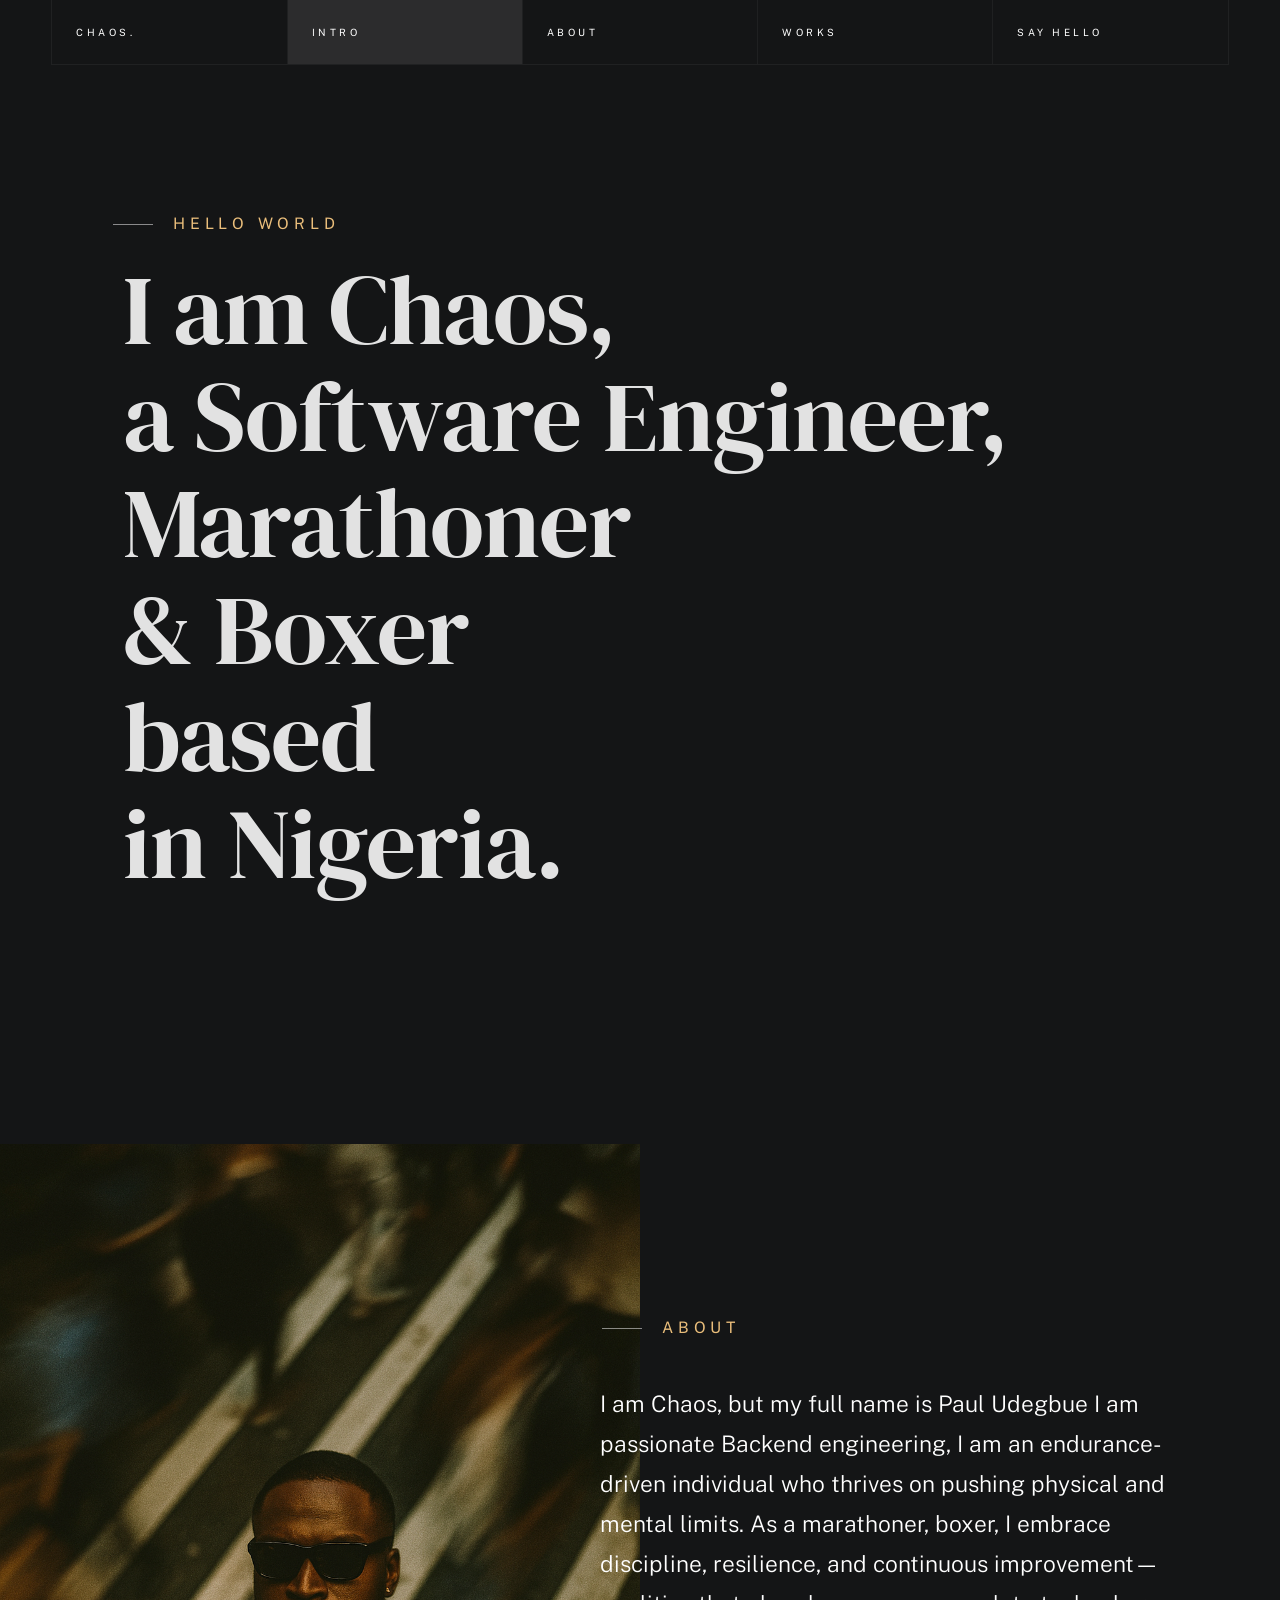
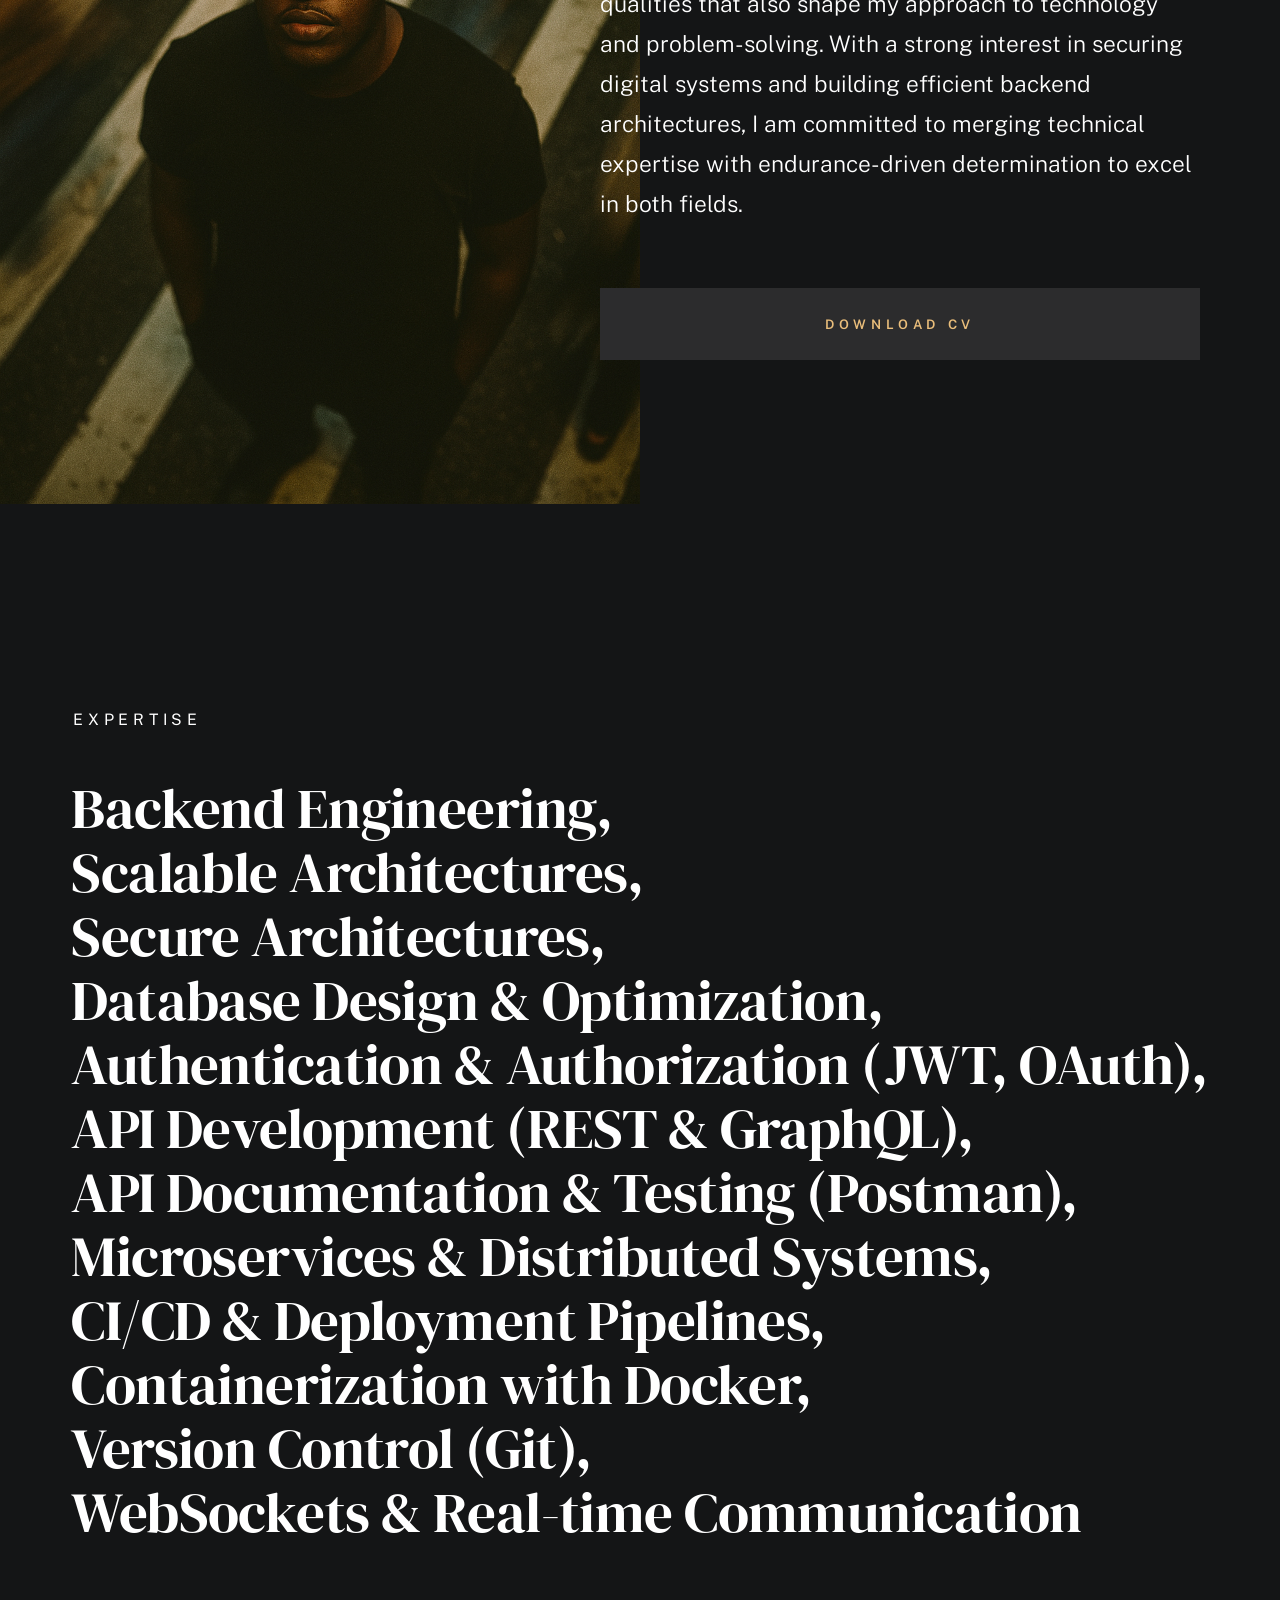
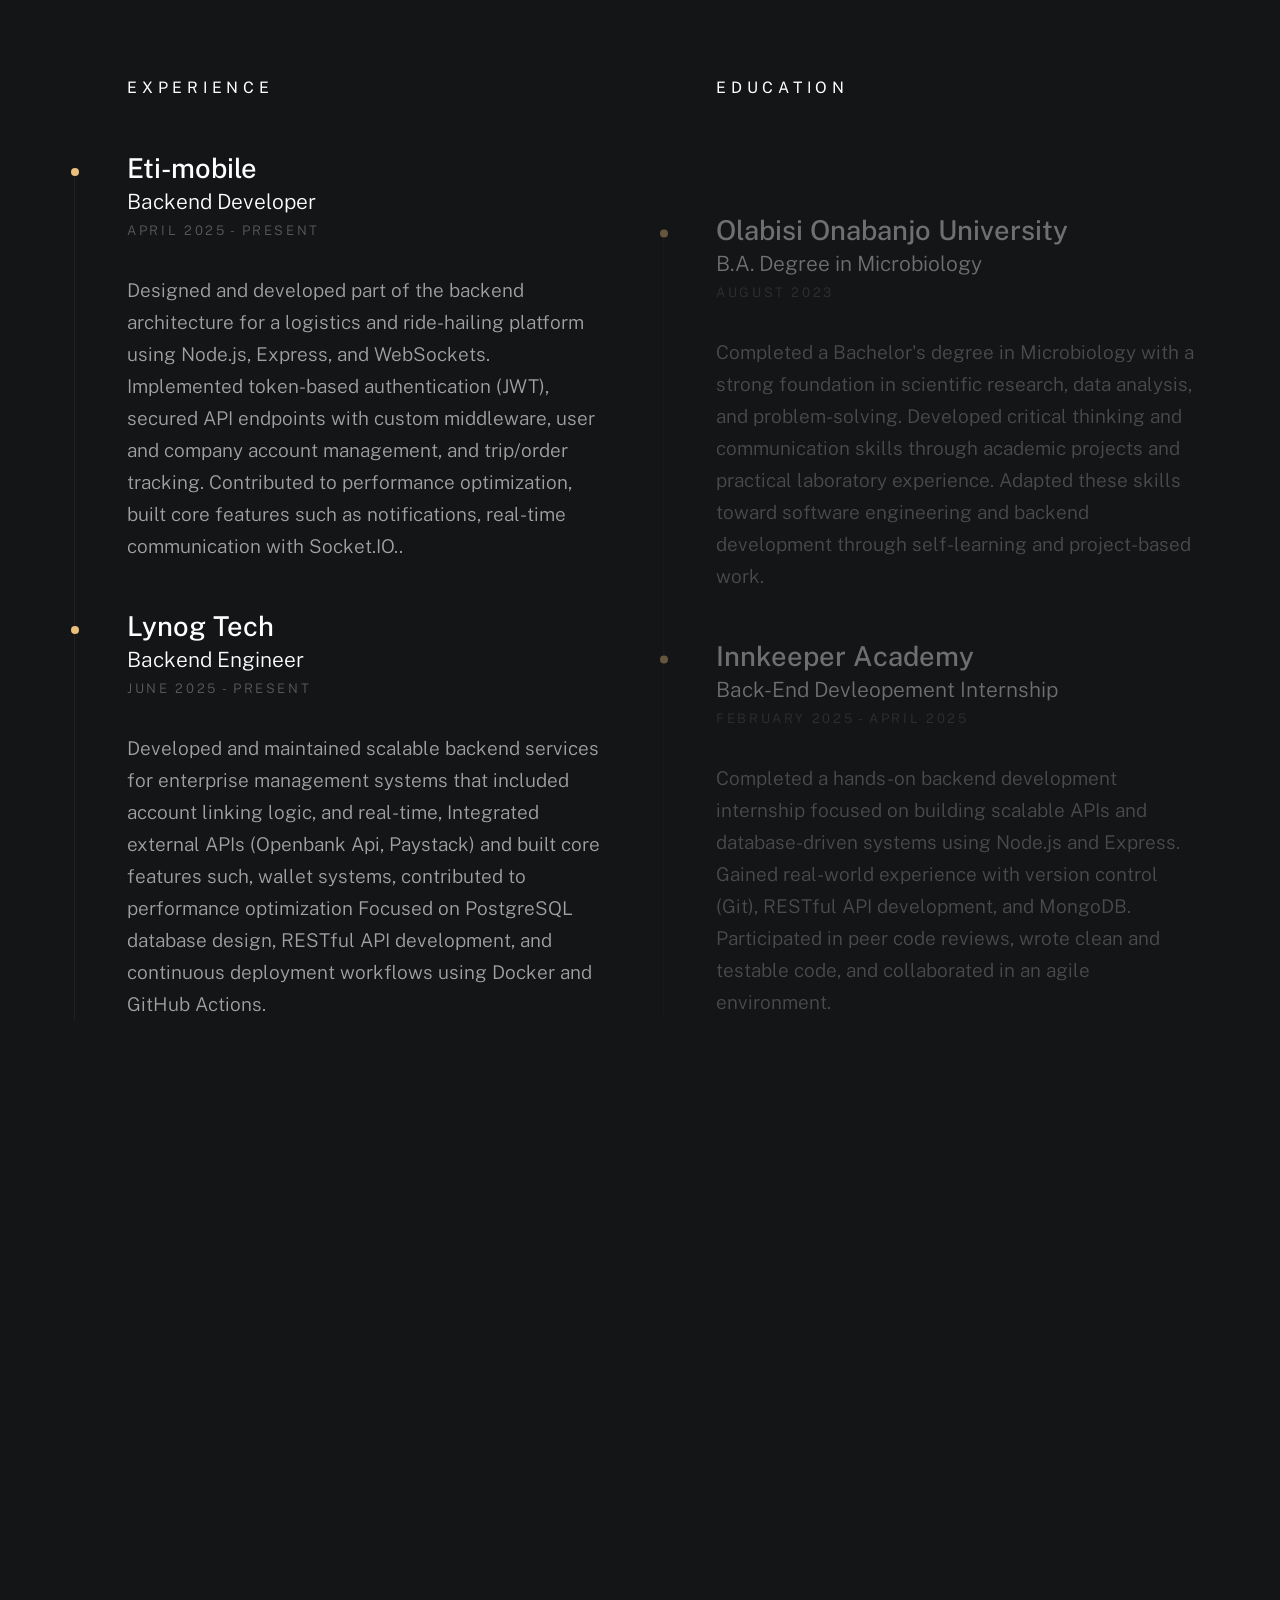
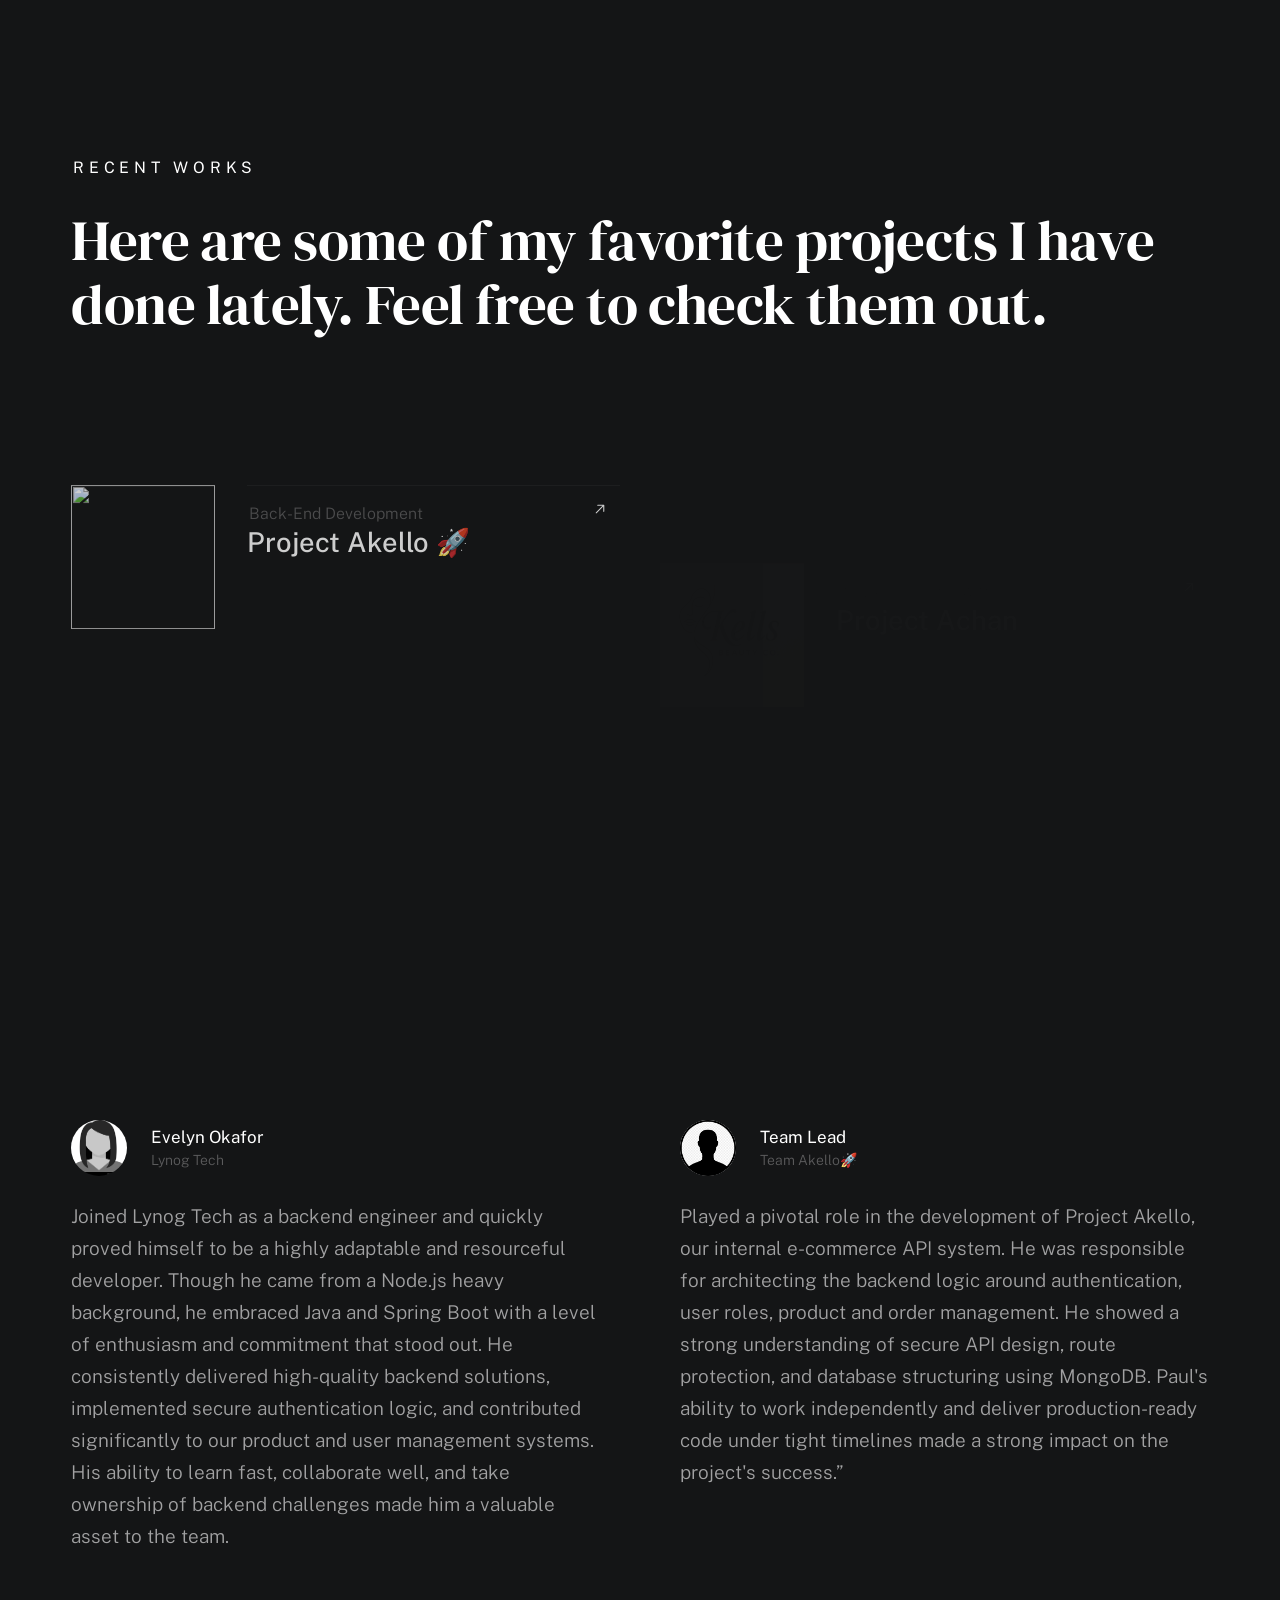
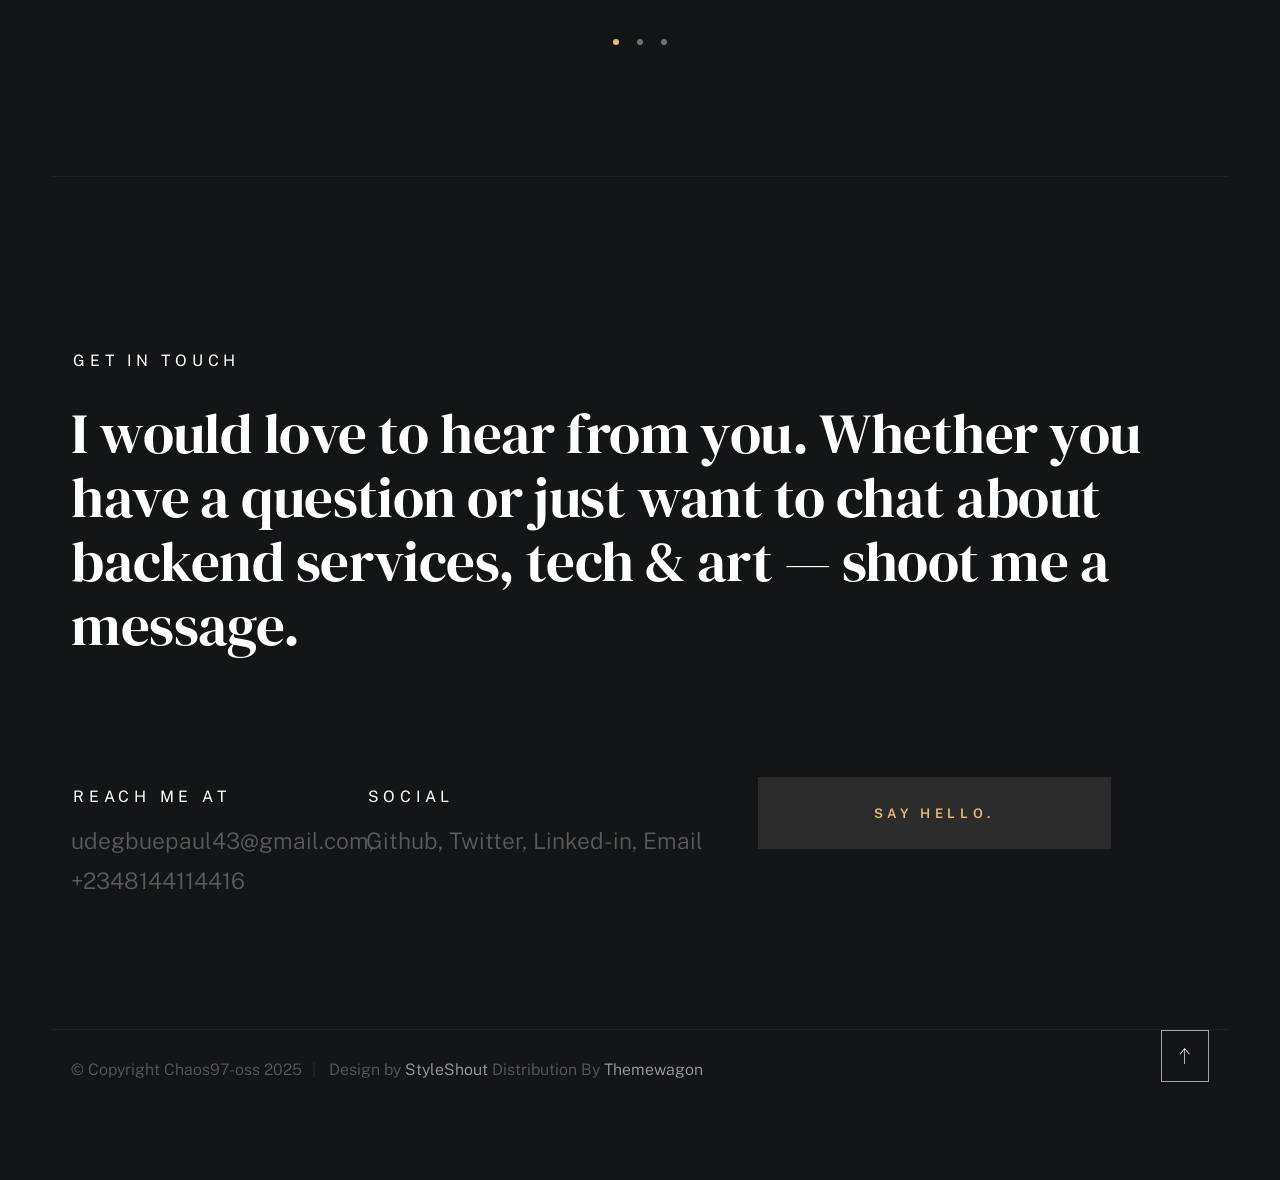
==== commit 31fdc3a0: "wod" ====
--- a/index.html
+++ b/index.html
@@ -672,5 +672,6 @@
     <script src="js/plugins.js"></script>
     <script src="js/main.js"></script>
 
+    
 </body>
 </html>
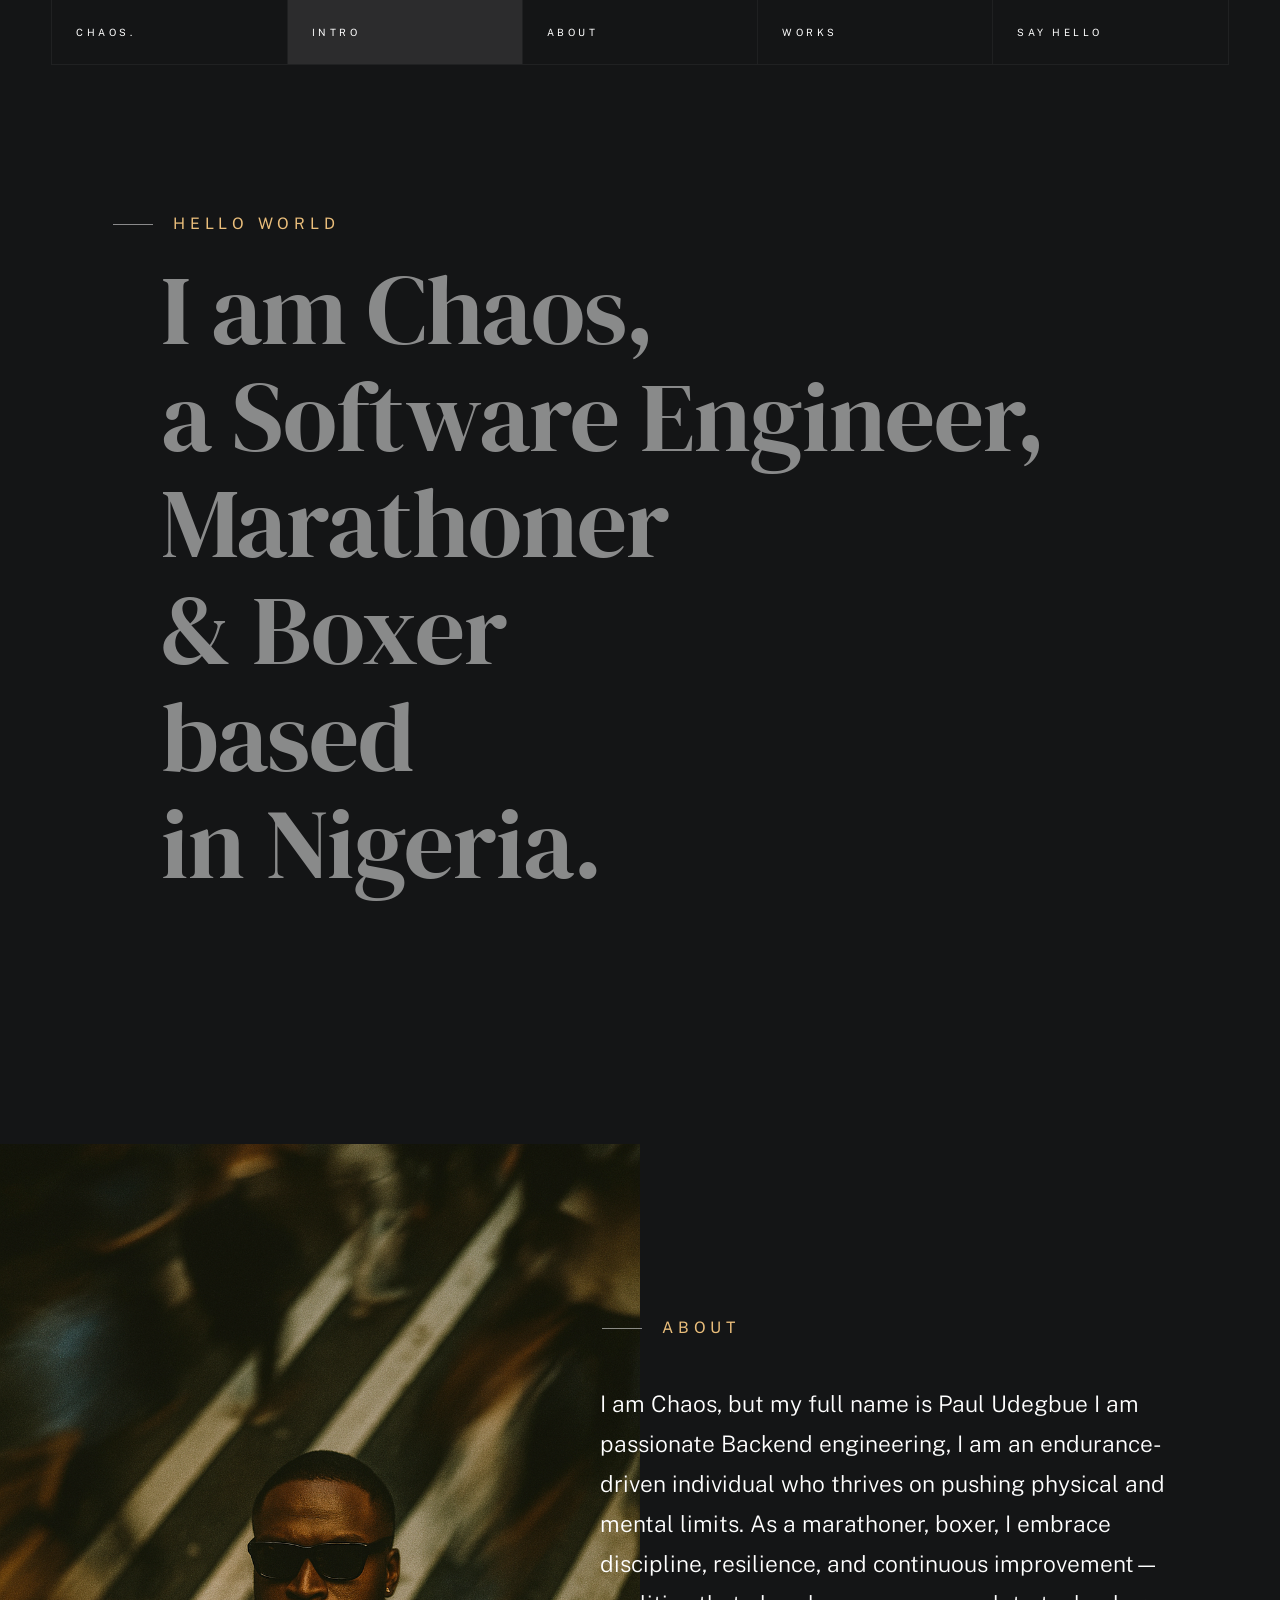
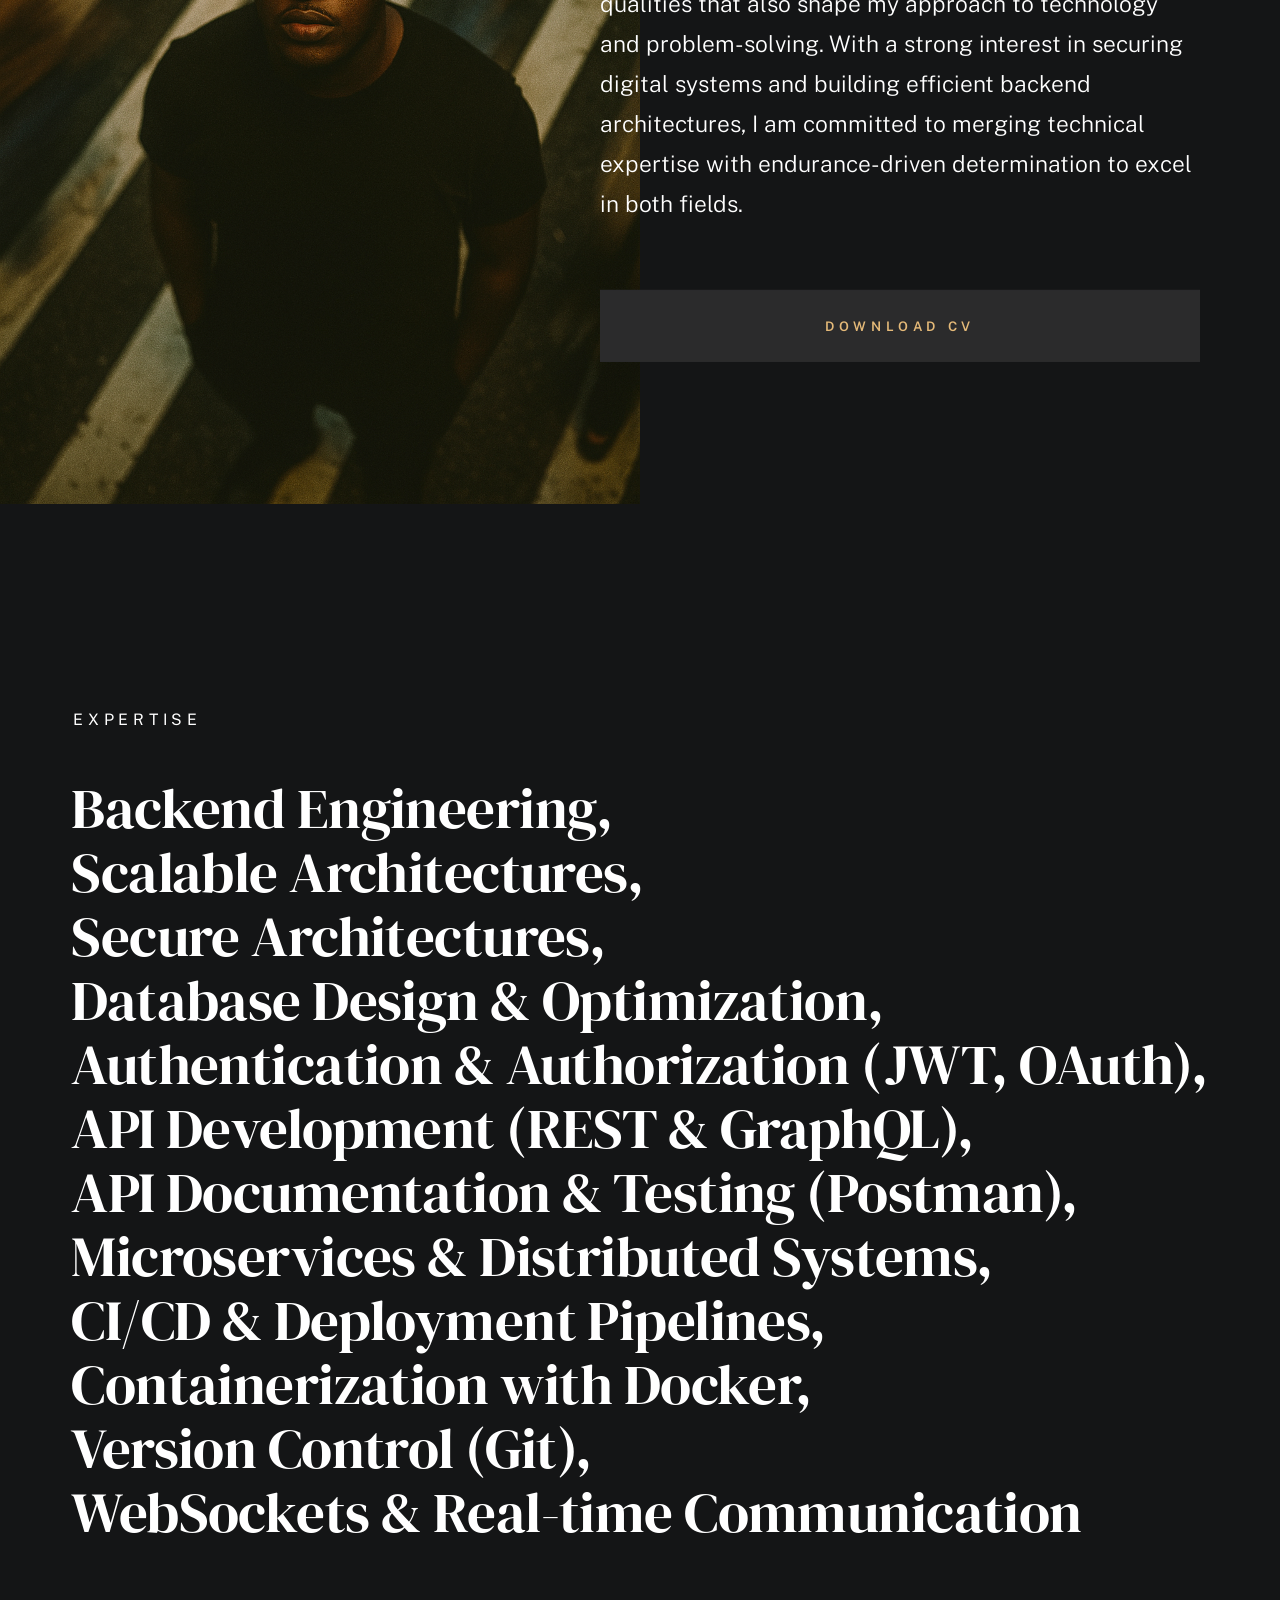
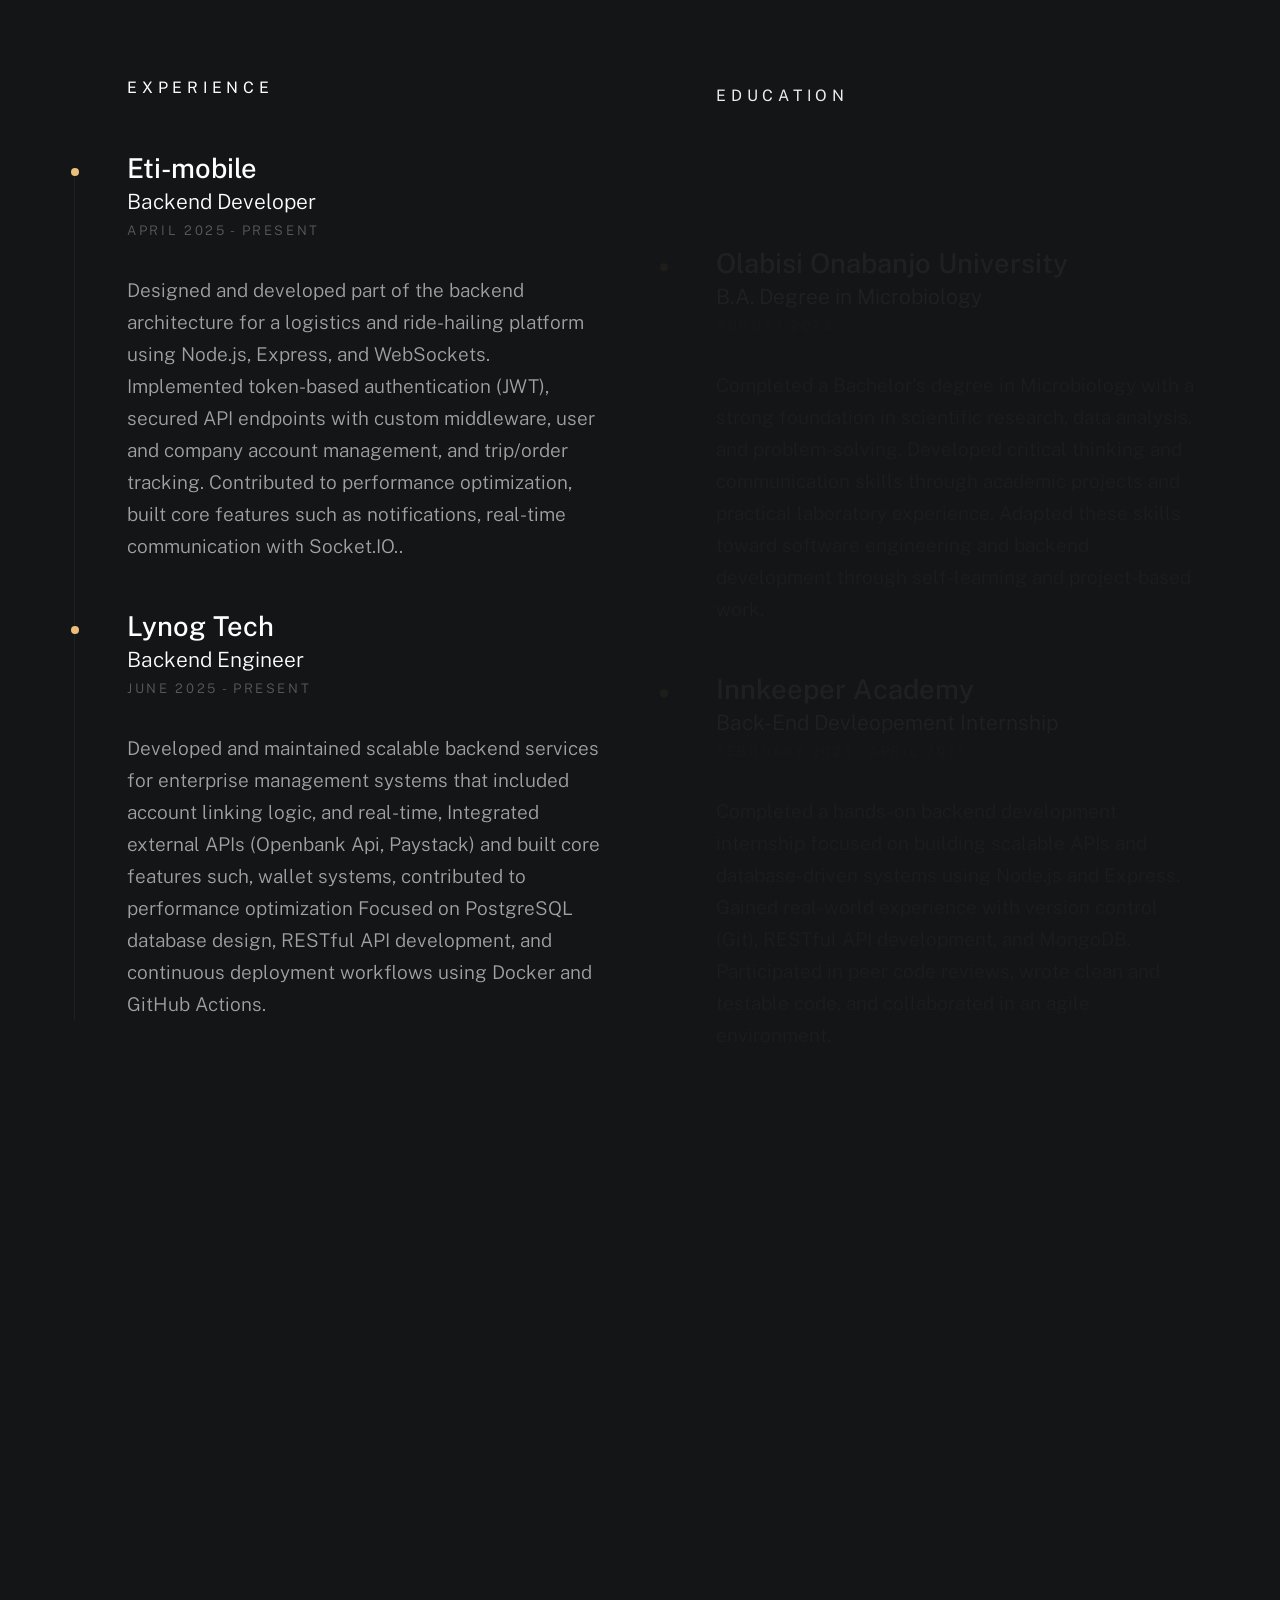
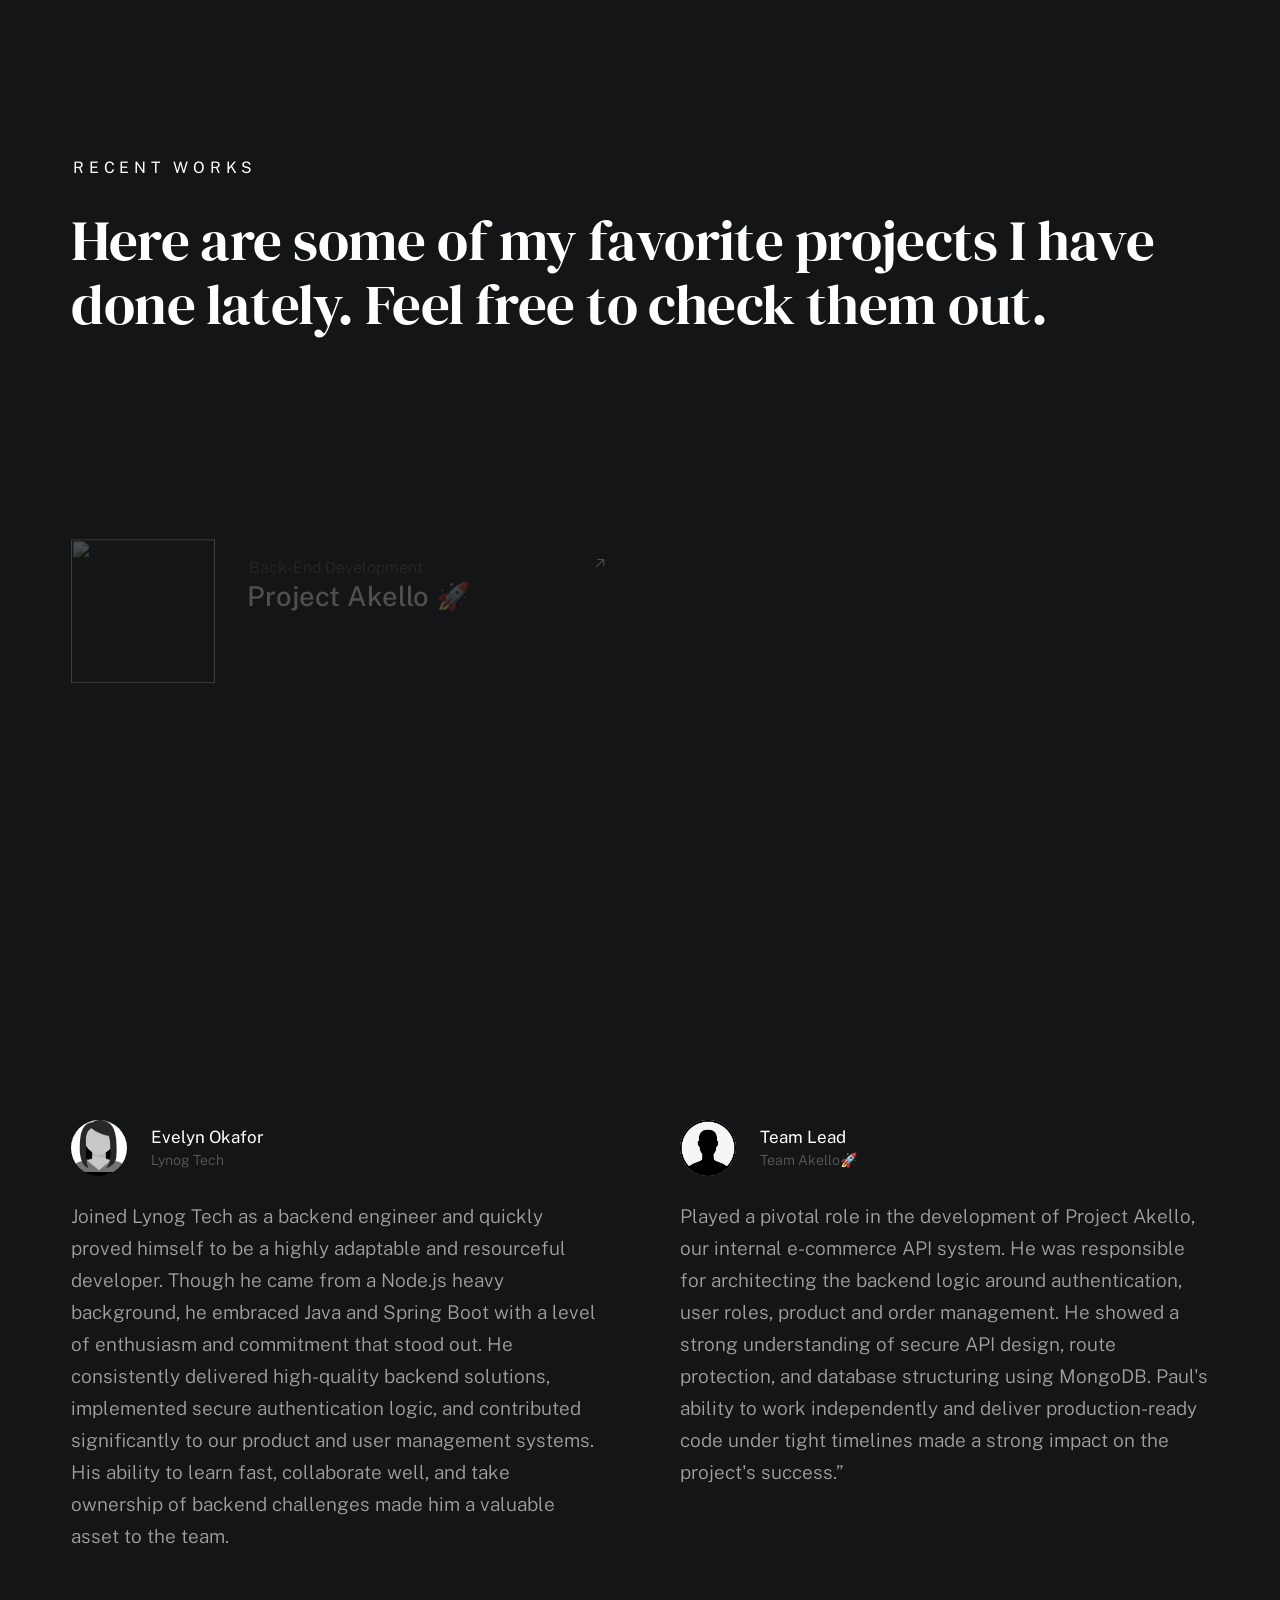
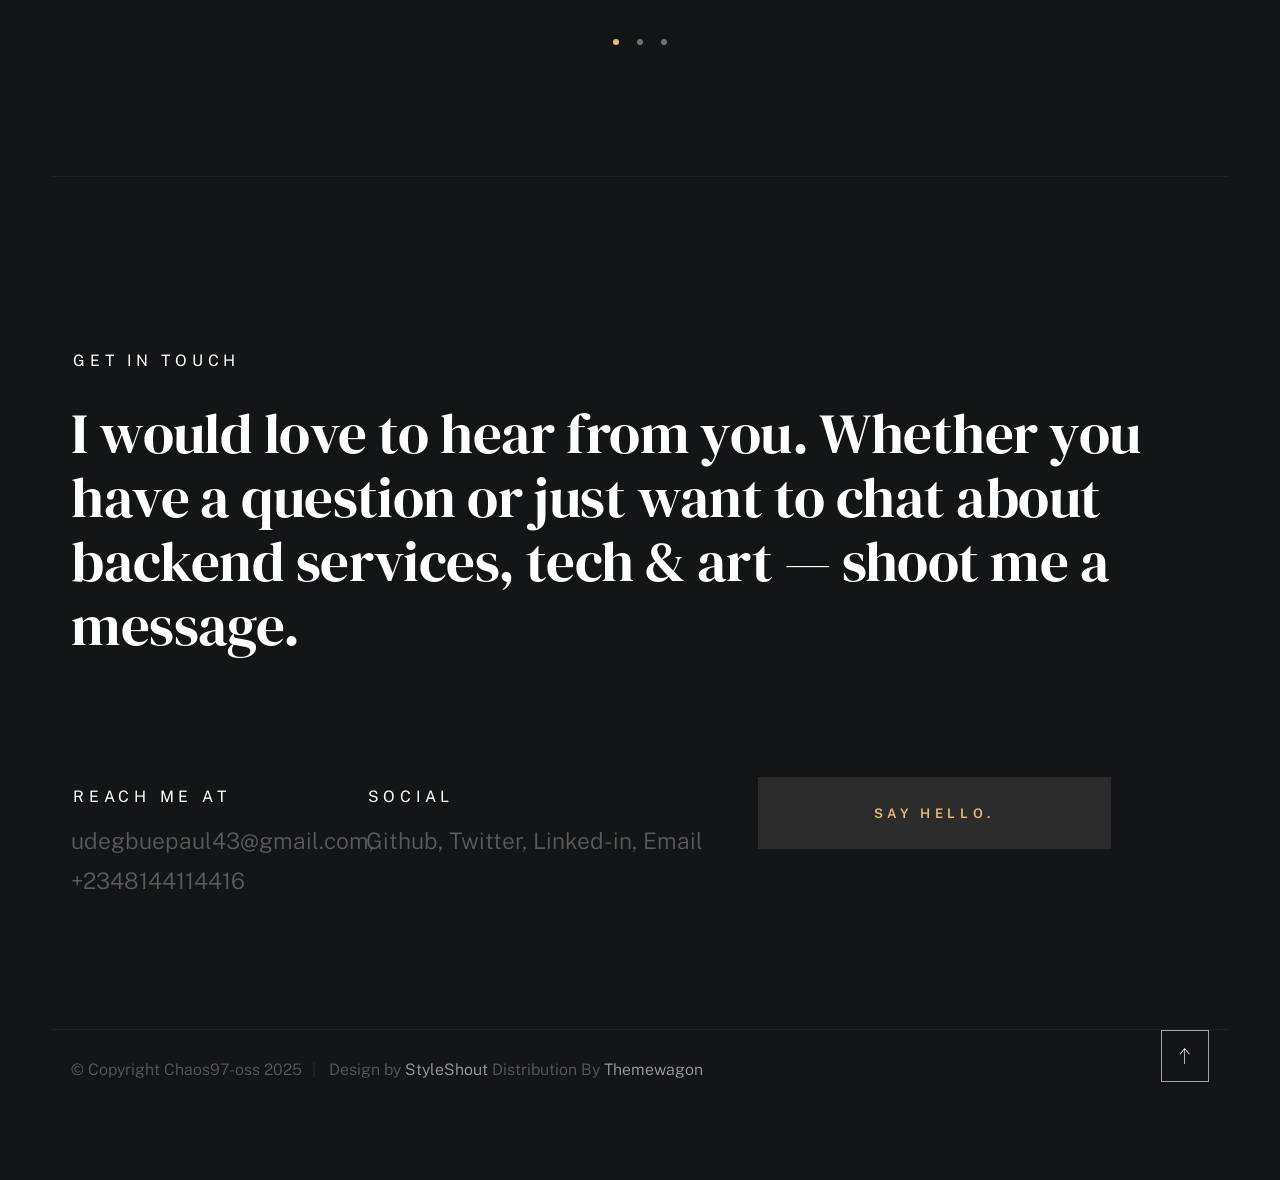
==== commit b4ac1380: "uy" ====
--- a/index.html
+++ b/index.html
@@ -674,4 +674,6 @@
 
     
 </body>
-</html>+</html>
+
+
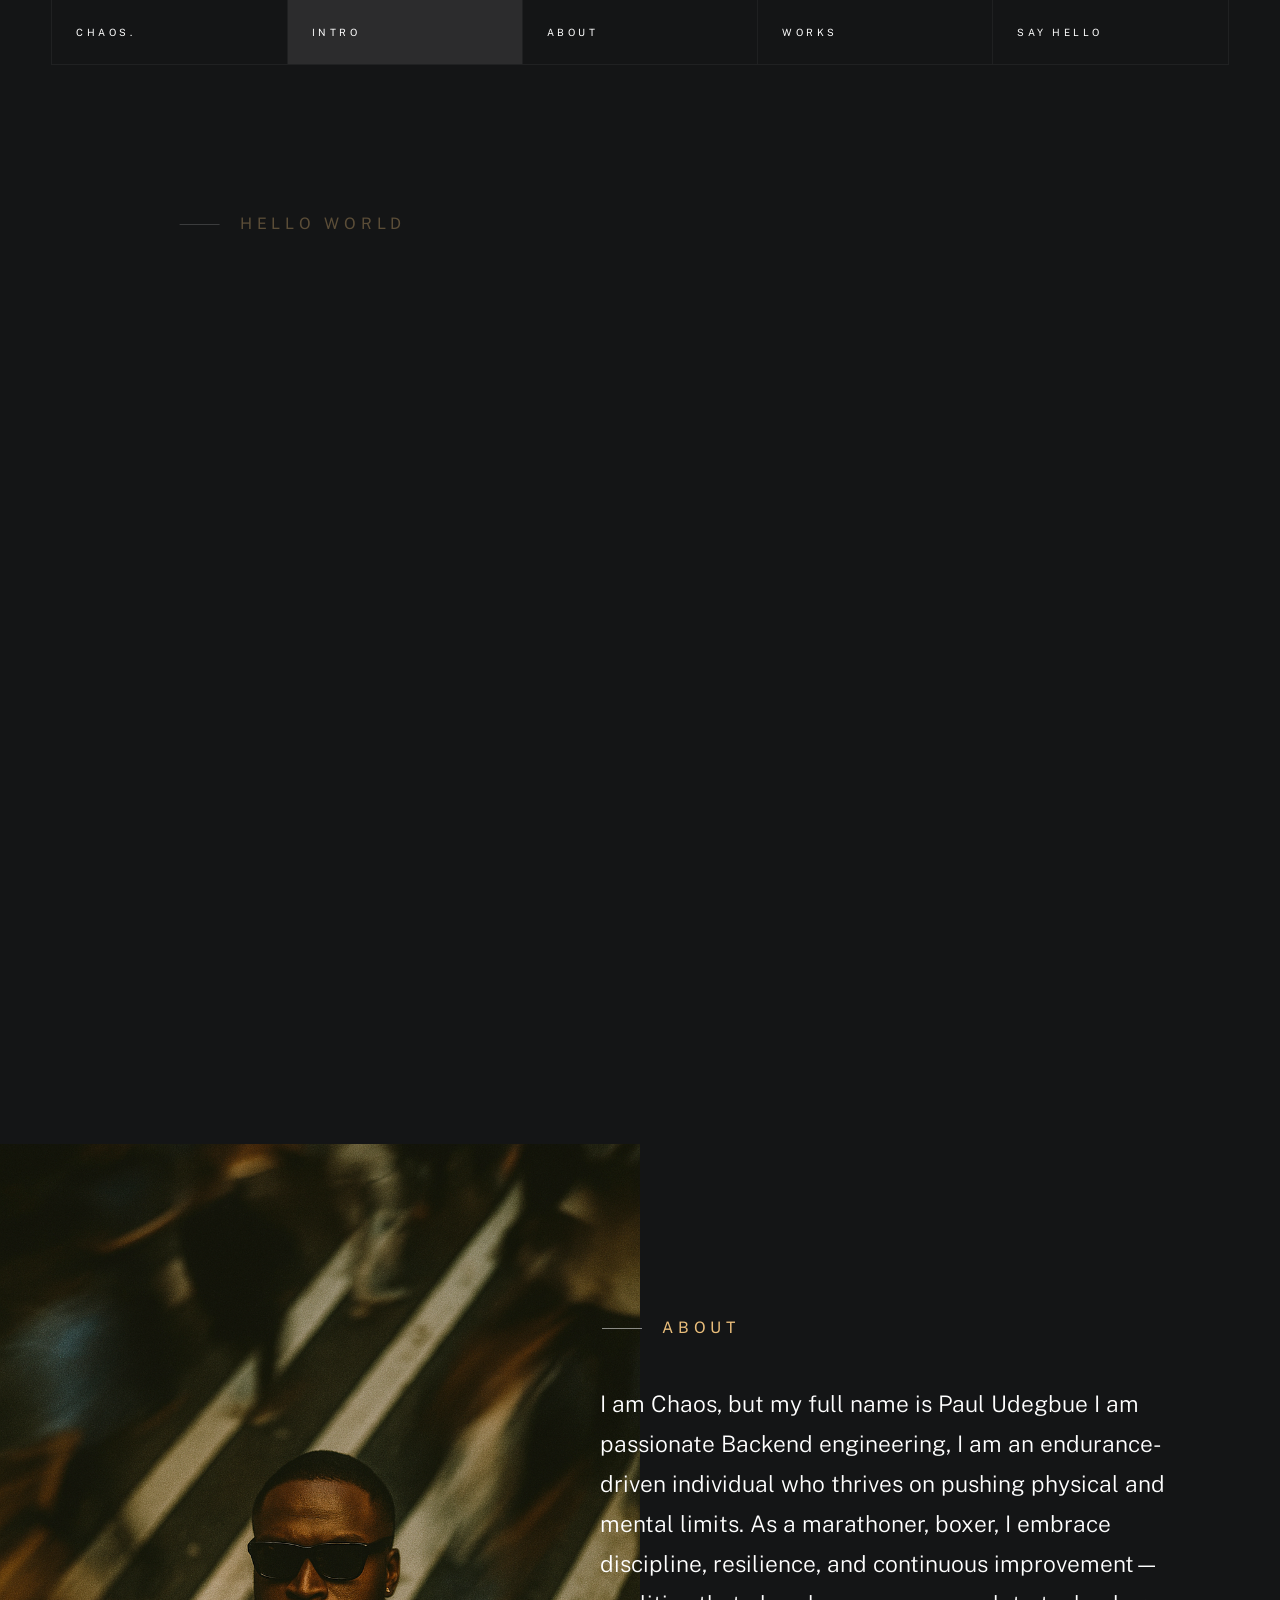
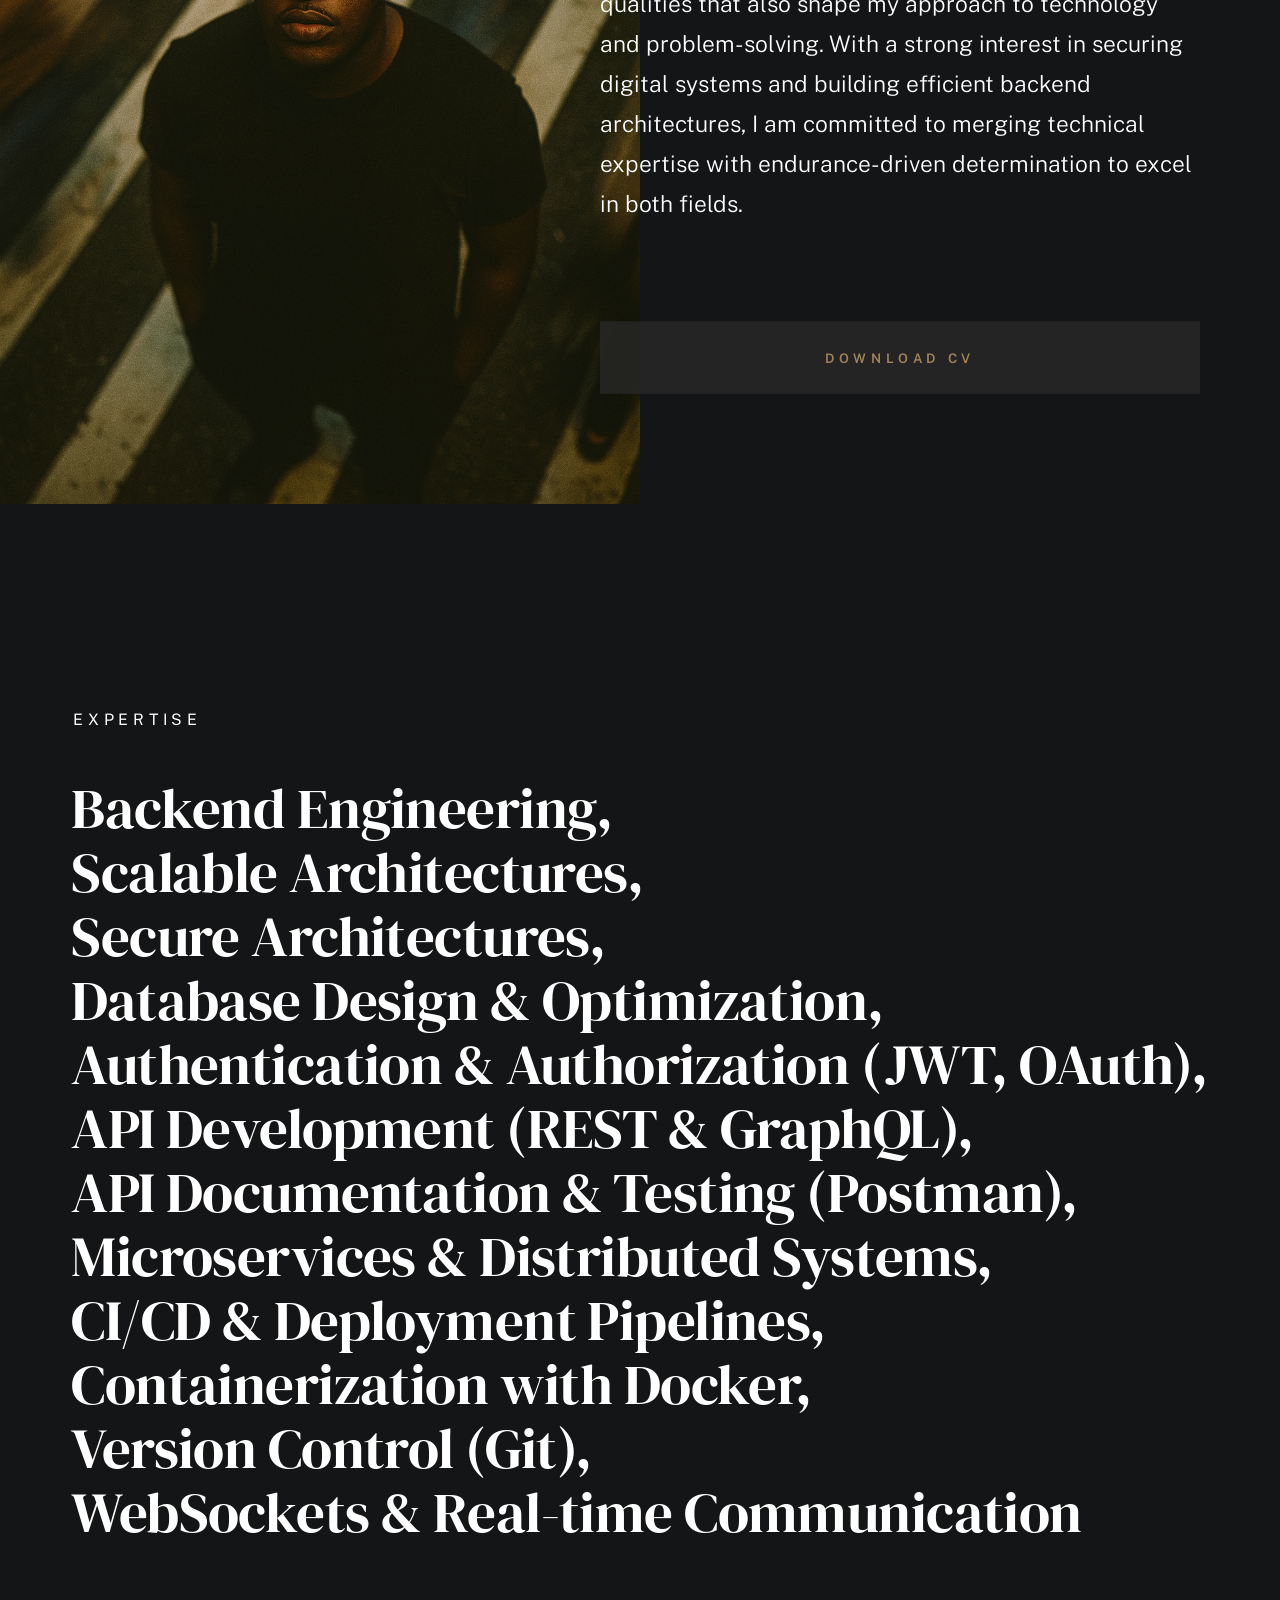
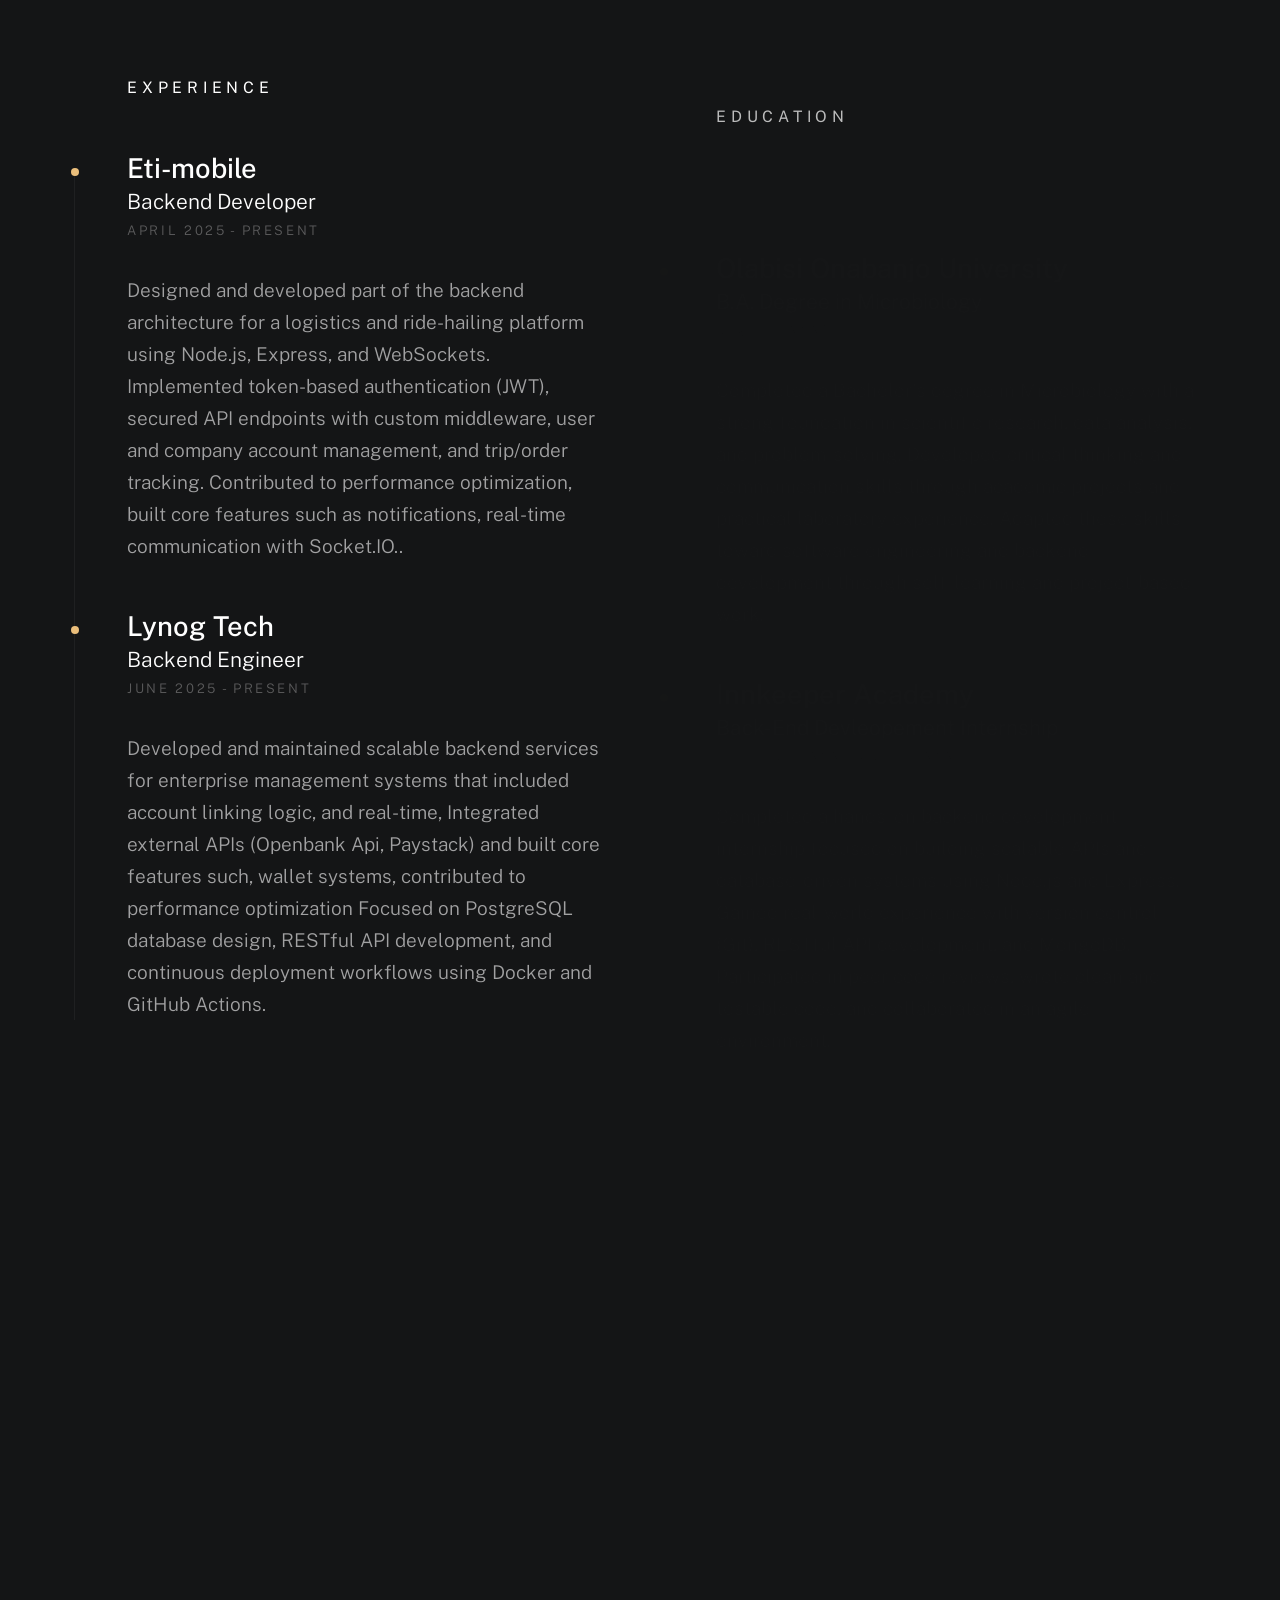
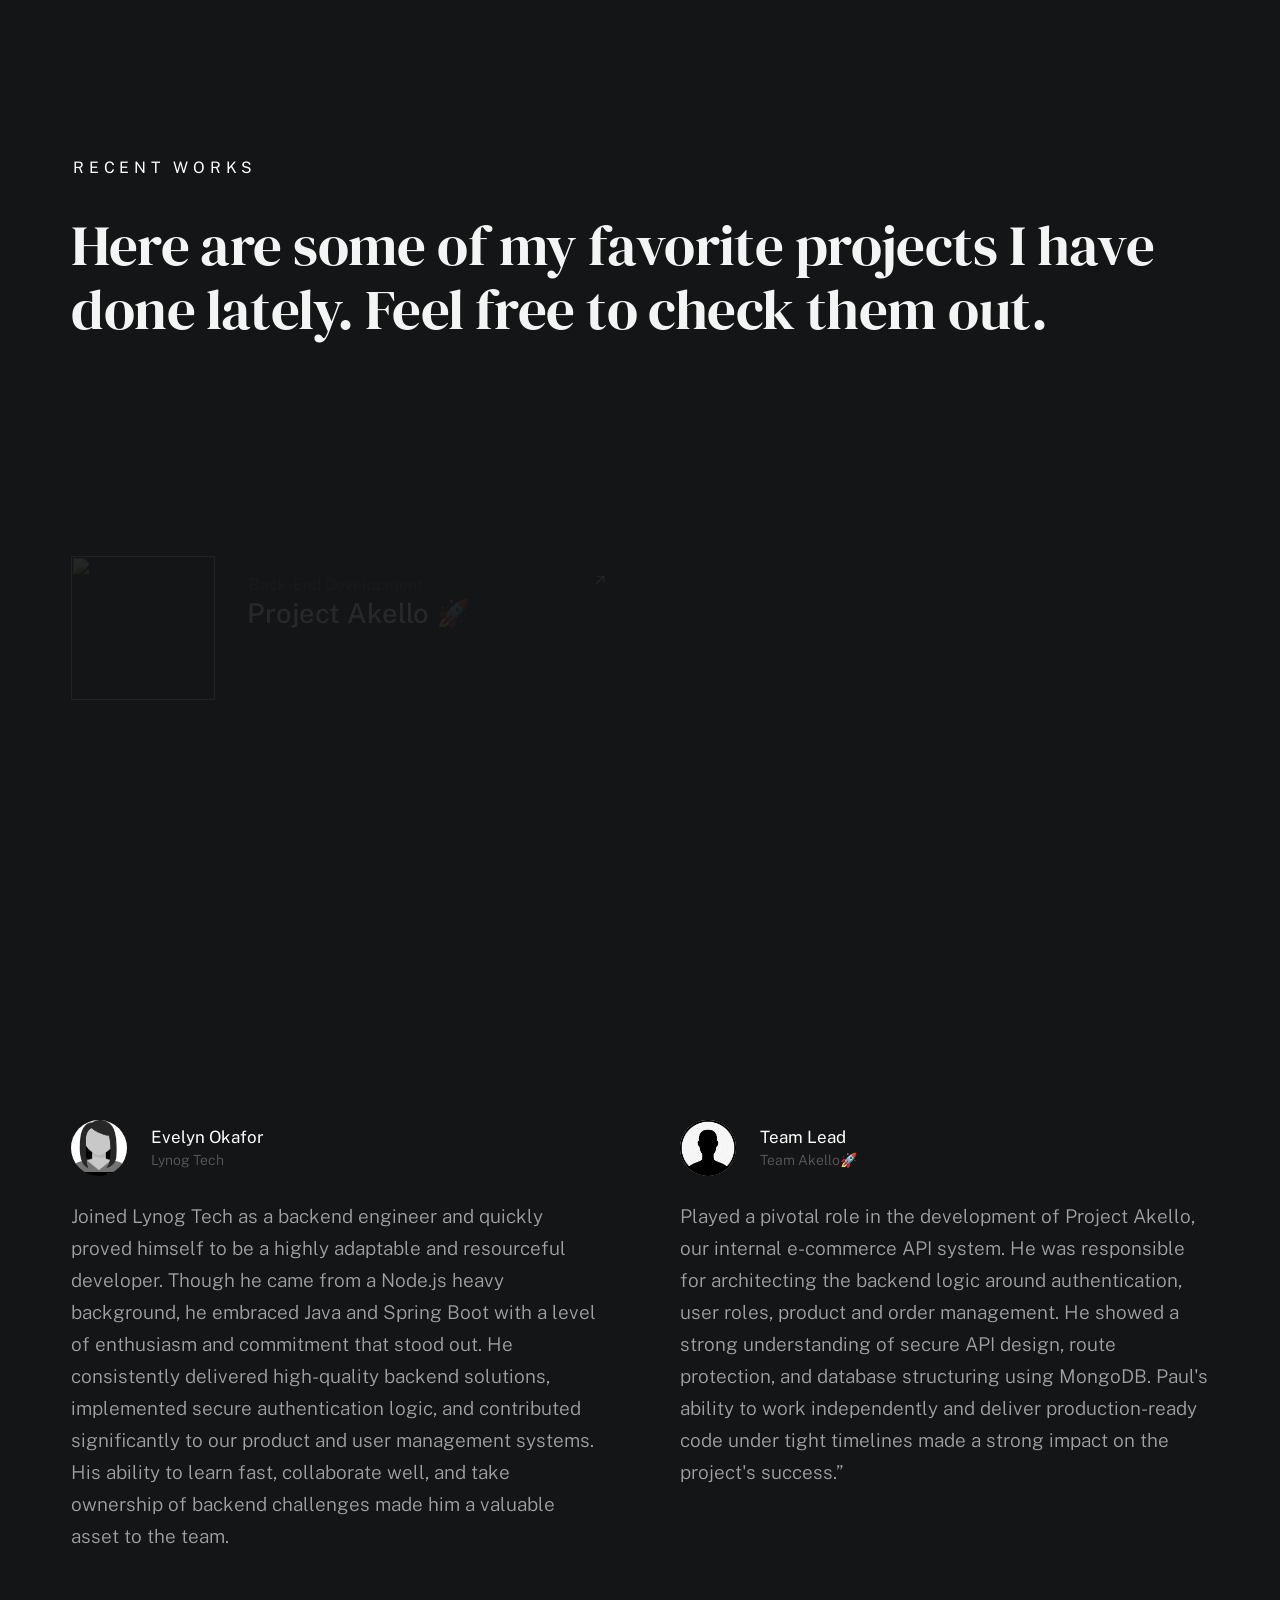
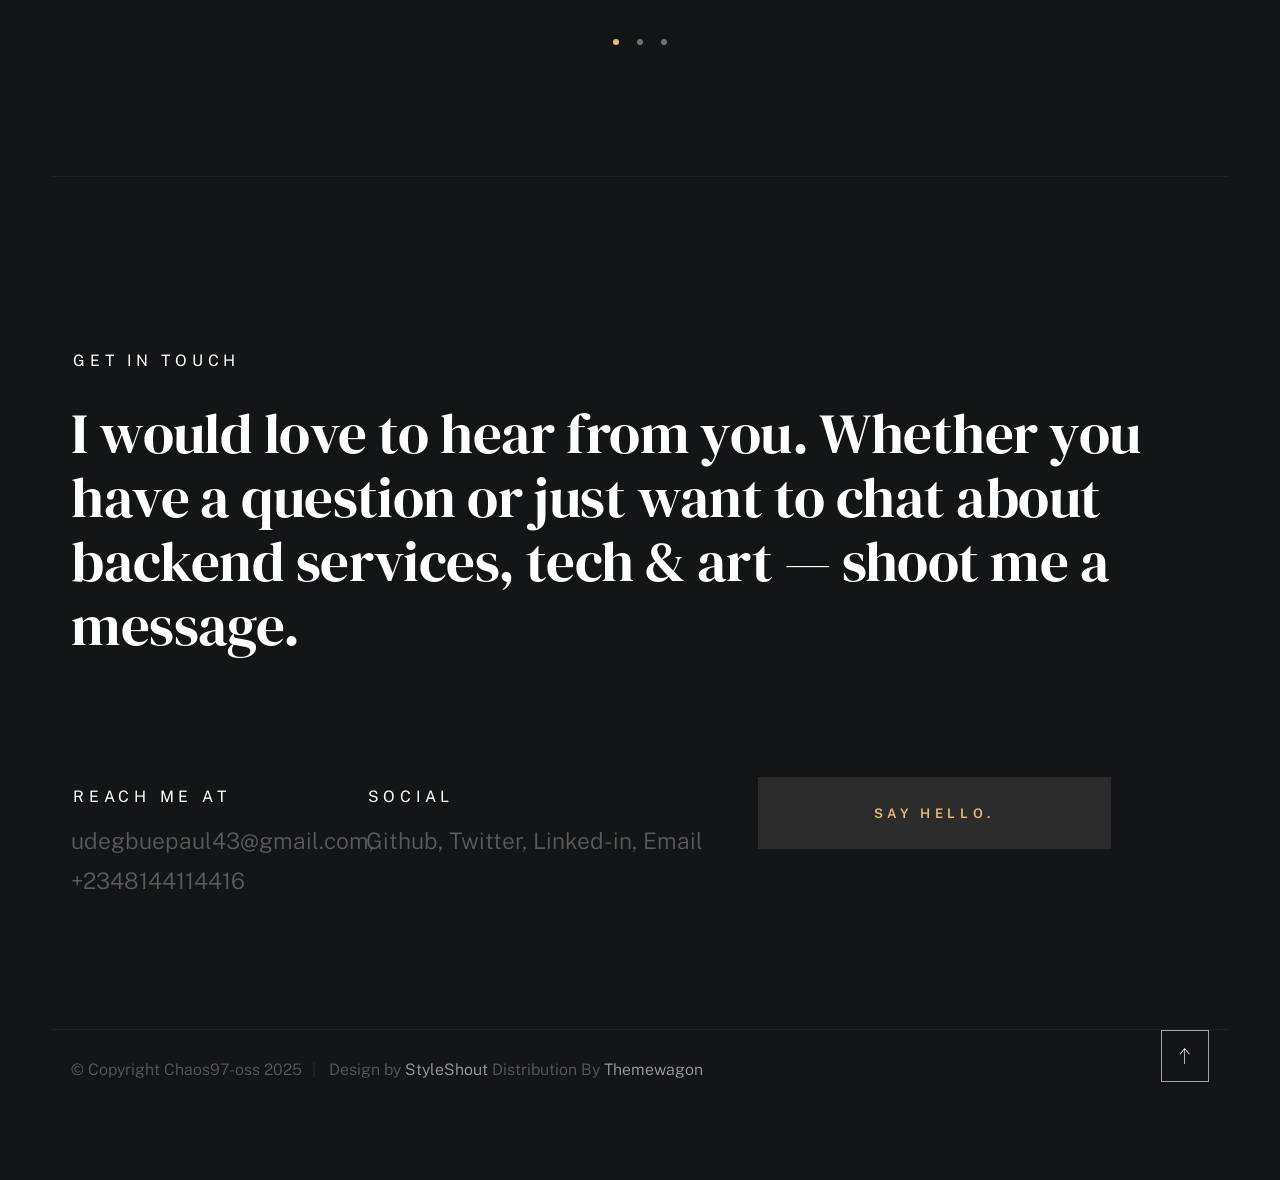
==== commit a0422d52: "Cleaning Up portfolio" ====
--- a/index.html
+++ b/index.html
@@ -51,7 +51,7 @@
         </div>
 
 
-        <!-- ## site header 
+        <!-- ## site header
         ================================================== -->
         <header class="s-header">
 
@@ -95,8 +95,8 @@
                             I am Chaos, <br>
                             a Software Engineer,
                             Marathoner <br>
-                            & Boxer <br> 
-                             based <br>
+                            & Boxer <br>
+                            based <br>
                             in Nigeria.
                         </h1>
                     </div>
@@ -125,8 +125,8 @@
                 <div class="row about-info wide" data-animate-block>
 
                     <div class="column lg-6 md-12 about-info__pic-block">
-                        <img src="images/about-photo.png" 
-                             srcset="images/about-photo.png 1x, images/about-photo.png 2x" alt="" class="about-info__pic" data-animate-el>
+                        <img src="images/about-photo.png"
+                            srcset="images/about-photo.png 1x, images/about-photo.png 2x" alt="" class="about-info__pic" data-animate-el>
                     </div>
 
                     <div class="column lg-6 md-12">
@@ -152,18 +152,18 @@
                         <h2 class="text-pretitle" data-animate-el>Expertise</h2>
 
                         <ul class="skills-list h1" data-animate-el>
-                           <li>Backend Engineering</li> <br>
-                           <li>Scalable Architectures</li> <br>
-                           <li>Secure Architectures</li> <br>
-                           <li>Database Design & Optimization</li> <br>
-                           <li>Authentication & Authorization (JWT, OAuth)</li><br>
-                           <li>API Development (REST & GraphQL)</li> <br>
-                           <li>API Documentation & Testing (Postman)</li><br>
-                           <li>Microservices & Distributed Systems</li> <br>
-                           <li>CI/CD & Deployment Pipelines</li> <br>
-                           <li>Containerization with Docker</li> <br>
-                           <li>Version Control (Git)</li> <br>
-                           <li>WebSockets & Real-time Communication</li>
+                        <li>Backend Engineering</li> <br>
+                        <li>Scalable Architectures</li> <br>
+                        <li>Secure Architectures</li> <br>
+                        <li>Database Design & Optimization</li> <br>
+                        <li>Authentication & Authorization (JWT, OAuth)</li><br>
+                        <li>API Development (REST & GraphQL)</li> <br>
+                        <li>API Documentation & Testing (Postman)</li><br>
+                        <li>Microservices & Distributed Systems</li> <br>
+                        <li>CI/CD & Deployment Pipelines</li> <br>
+                        <li>Containerization with Docker</li> <br>
+                        <li>Version Control (Git)</li> <br>
+                        <li>WebSockets & Real-time Communication</li>
                         </ul>
 
                     </div>
@@ -256,7 +256,7 @@
             Here's a list of tools and technologies I work with regularly.
             </p>
                             <ul class="skills-list h1" data-animate-el>
-                              <div class="tech-icons" data-animate-el>
+                            <div class="tech-icons" data-animate-el>
                             <div class="tech-item"><i class="devicon-nodejs-plain colored"></i> Node.js</div>
                             <div class="tech-item"><i class="devicon-express-original"></i> Express</div>
                             <div class="tech-item"><i class="devicon-java-plain colored"></i> Java</div>
@@ -297,7 +297,7 @@
                                 <a class="folio-list__item-link" href="#modal-01">
                                     <div class="folio-list__item-pic">
                                         <img src="images/portfolio/fuji.jpg"
-                                             srcset="images/portfolio/fuji.jpg 1x, images/portfolio/fuji@2x.jpg 2x"  alt="">
+                                            srcset="images/portfolio/fuji.jpg 1x, images/portfolio/fuji@2x.jpg 2x"  alt="">
                                     </div>
                                     
                                     <div class="folio-list__item-text">
@@ -317,8 +317,8 @@
                             <li class="folio-list__item column" data-animate-el>
                                 <a class="folio-list__item-link" href="#modal-02">
                                     <div class="folio-list__item-pic">
-                                        <img src="images/portfolio/lamp.jpg" 
-                                             srcset="images/portfolio/lamp.jpg 1x, images/portfolio/lamp@2x.jpg 2x" alt="">
+                                        <img src="images/portfolio/lamp.jpg"
+                                            srcset="images/portfolio/lamp.jpg 1x, images/portfolio/lamp@2x.jpg 2x" alt="">
                                     </div>
                                     
                                     <div class="folio-list__item-text">
@@ -338,8 +338,8 @@
                             <li class="folio-list__item column" data-animate-el>
                                 <a class="folio-list__item-link" href="#modal-03">
                                     <div class="folio-list__item-pic">
-                                        <img src="images/portfolio/rucksack.jpg" 
-                                             srcset="images/portfolio/rucksack.jpg 1x, images/portfolio/rucksack@2x.jpg 2x" alt="">
+                                        <img src="images/portfolio/rucksack.jpg"
+                                            srcset="images/portfolio/rucksack.jpg 1x, images/portfolio/rucksack@2x.jpg 2x" alt="">
                                     </div>
                                     
                                     <div class="folio-list__item-text">
@@ -360,7 +360,7 @@
                                 <a class="folio-list__item-link" href="#modal-04">
                                     <div class="folio-list__item-pic">
                                         <img src="images/portfolio/skaterboy.jpg"
-                                             srcset="images/portfolio/skaterboy.jpg 1x, images/portfolio/skaterboy@2x.jpg 2x" alt="">
+                                            srcset="images/portfolio/skaterboy.jpg 1x, images/portfolio/skaterboy@2x.jpg 2x" alt="">
                                     </div>
                                     
                                     <div class="folio-list__item-text">
@@ -381,7 +381,7 @@
                                 <a class="folio-list__item-link" href="#modal-05">
                                     <div class="folio-list__item-pic">
                                         <img src="images/portfolio/sanddunes.jpg" 
-                                             srcset="images/portfolio/sanddunes.jpg 1x, images/portfolio/sanddunes@2x.jpg 2x" alt="">
+                                            srcset="images/portfolio/sanddunes.jpg 1x, images/portfolio/sanddunes@2x.jpg 2x" alt="">
                                     </div>
                                     
                                     <div class="folio-list__item-text">
@@ -401,8 +401,8 @@
                             <li class="folio-list__item column" data-animate-el>
                                 <a class="folio-list__item-link" href="#modal-06">
                                     <div class="folio-list__item-pic">
-                                        <img src="images/portfolio/minimalismo.jpg" 
-                                             srcset="images/portfolio/minimalismo.jpg 1x, images/portfolio/minimalismo@2x.jpg 2x" alt="">
+                                        <img src="images/portfolio/minimalismo.jpg"
+                                            srcset="images/portfolio/minimalismo.jpg 1x, images/portfolio/minimalismo@2x.jpg 2x" alt="">
                                     </div>
                                     
                                     <div class="folio-list__item-text">
@@ -465,7 +465,7 @@
                             <div class="modal-popup__desc">
                                 <h5>Project Akello</h5>
                                 <p>Front-End of the E-commerce Project Akello. </p>
-                               <p>This project's code repository and documentation are private due to client confidentiality or ongoing development. Want to know more? <a href="mailto:udegbuepaul43@gmail.com">Contact me</a> and I'll be happy to share more details privately.</p>
+                            <p>This project's code repository and documentation are private due to client confidentiality or ongoing development. Want to know more? <a href="mailto:udegbuepaul43@gmail.com">Contact me</a> and I'll be happy to share more details privately.</p>
                                 <ul class="modal-popup__cat">
                                     <li>E-commerce Website</li>
                                 </ul>
@@ -584,7 +584,7 @@
                                         </cite>
                                     </div>
                                     <p>
-                                   He was instrumental in building the backend infrastructure for Eti-Mobile, a logistics and ride-hailing platform. He implemented real-time booking logic with Socket.IO, dynamic pricing, user & driver authentication, and admin dashboard functionality. His understanding of distributed systems, microservices, and external API integration allowed the platform to scale effectively. His work ethic and problem-solving approach were highly valued by the engineering team.
+                                He was instrumental in building the backend infrastructure for Eti-Mobile, a logistics and ride-hailing platform. He implemented real-time booking logic with Socket.IO, dynamic pricing, user & driver authentication, and admin dashboard functionality. His understanding of distributed systems, microservices, and external API integration allowed the platform to scale effectively. His work ethic and problem-solving approach were highly valued by the engineering team.
                                     </p>
                                 </div> <!-- end testimonial-slider__slide -->
             
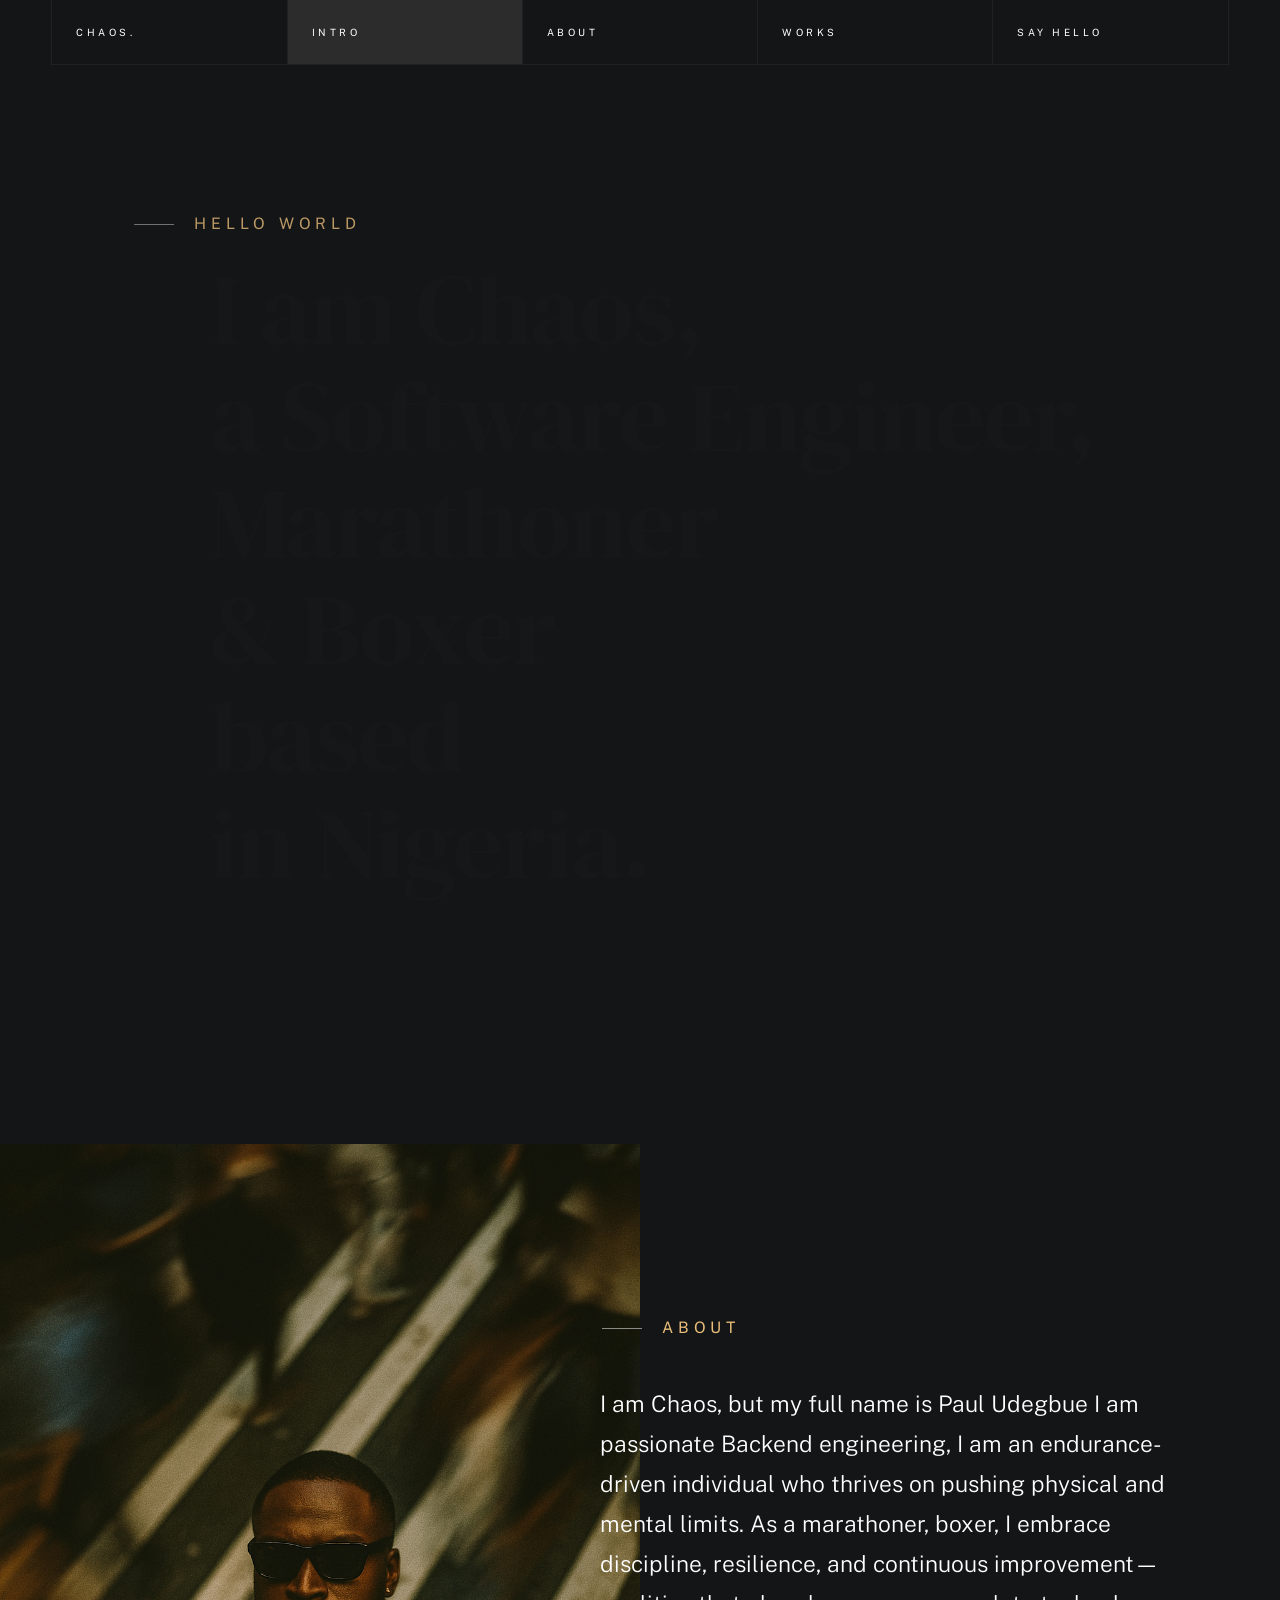
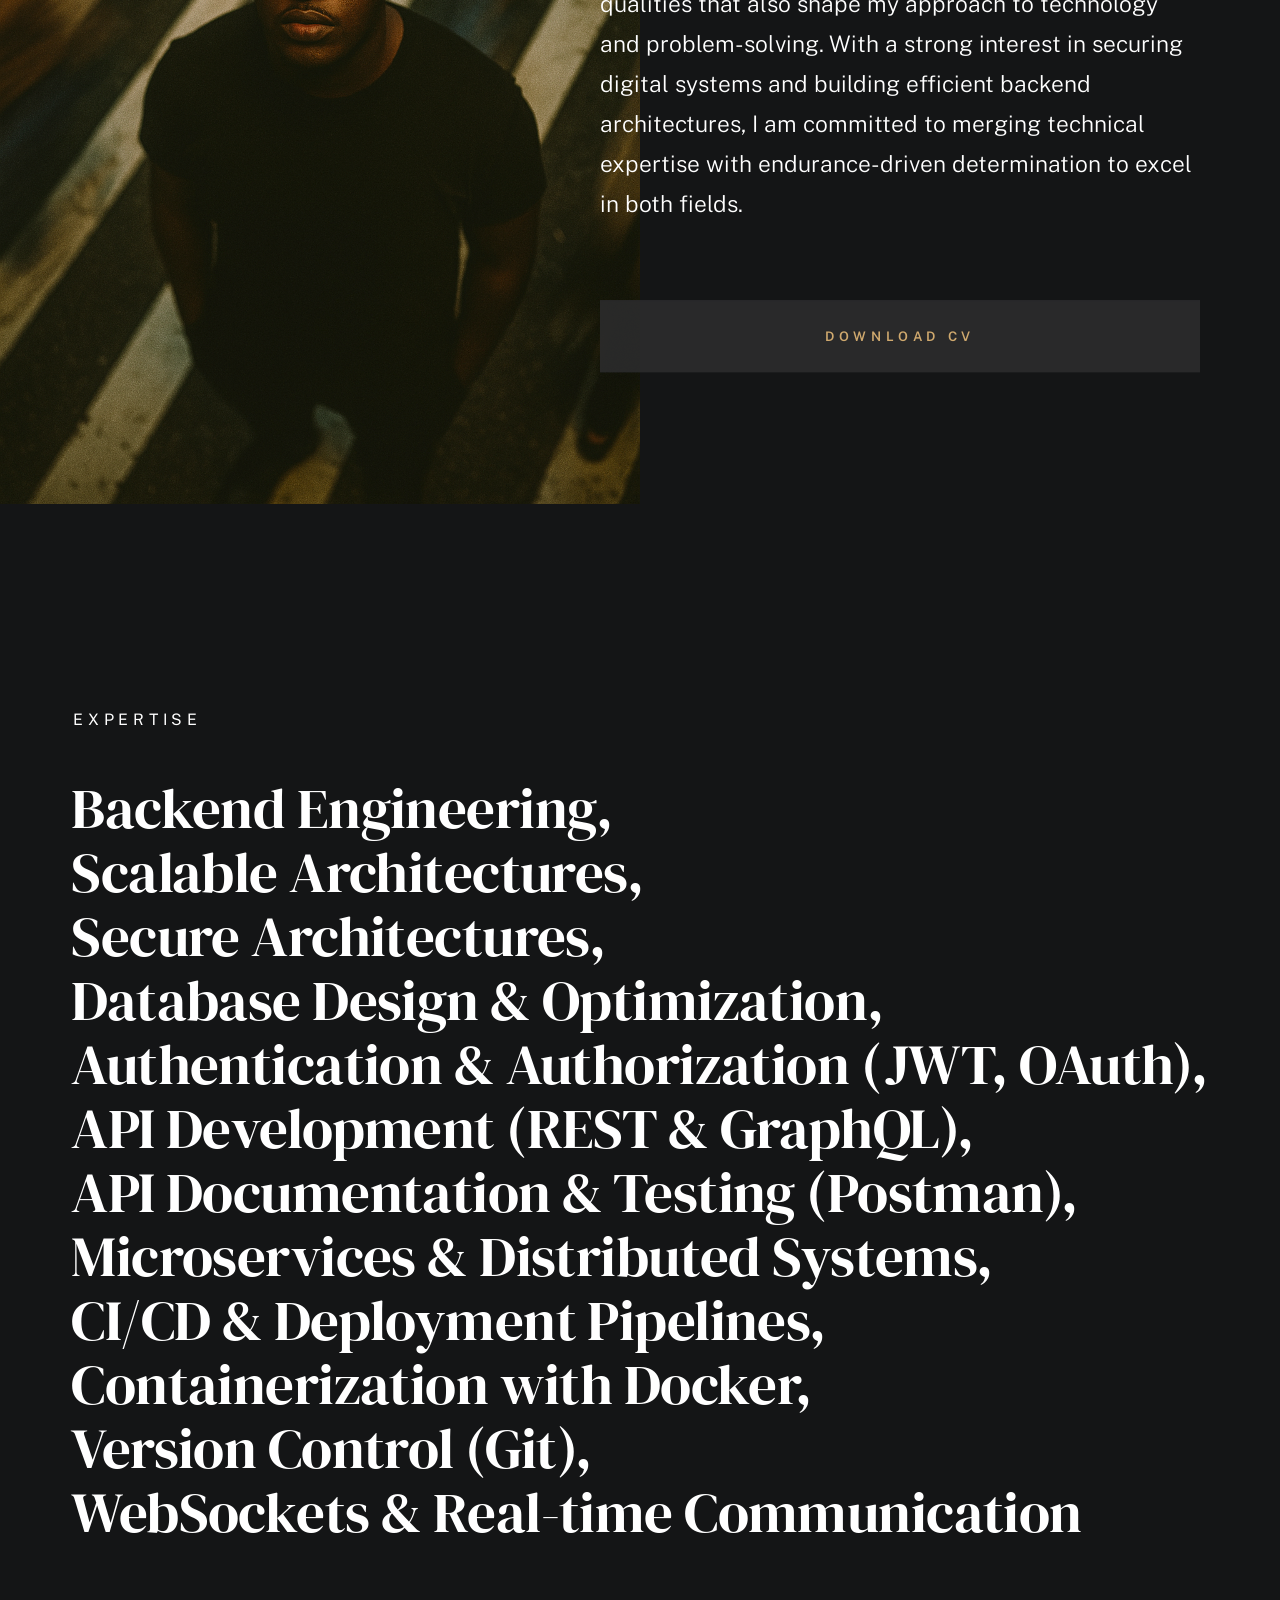
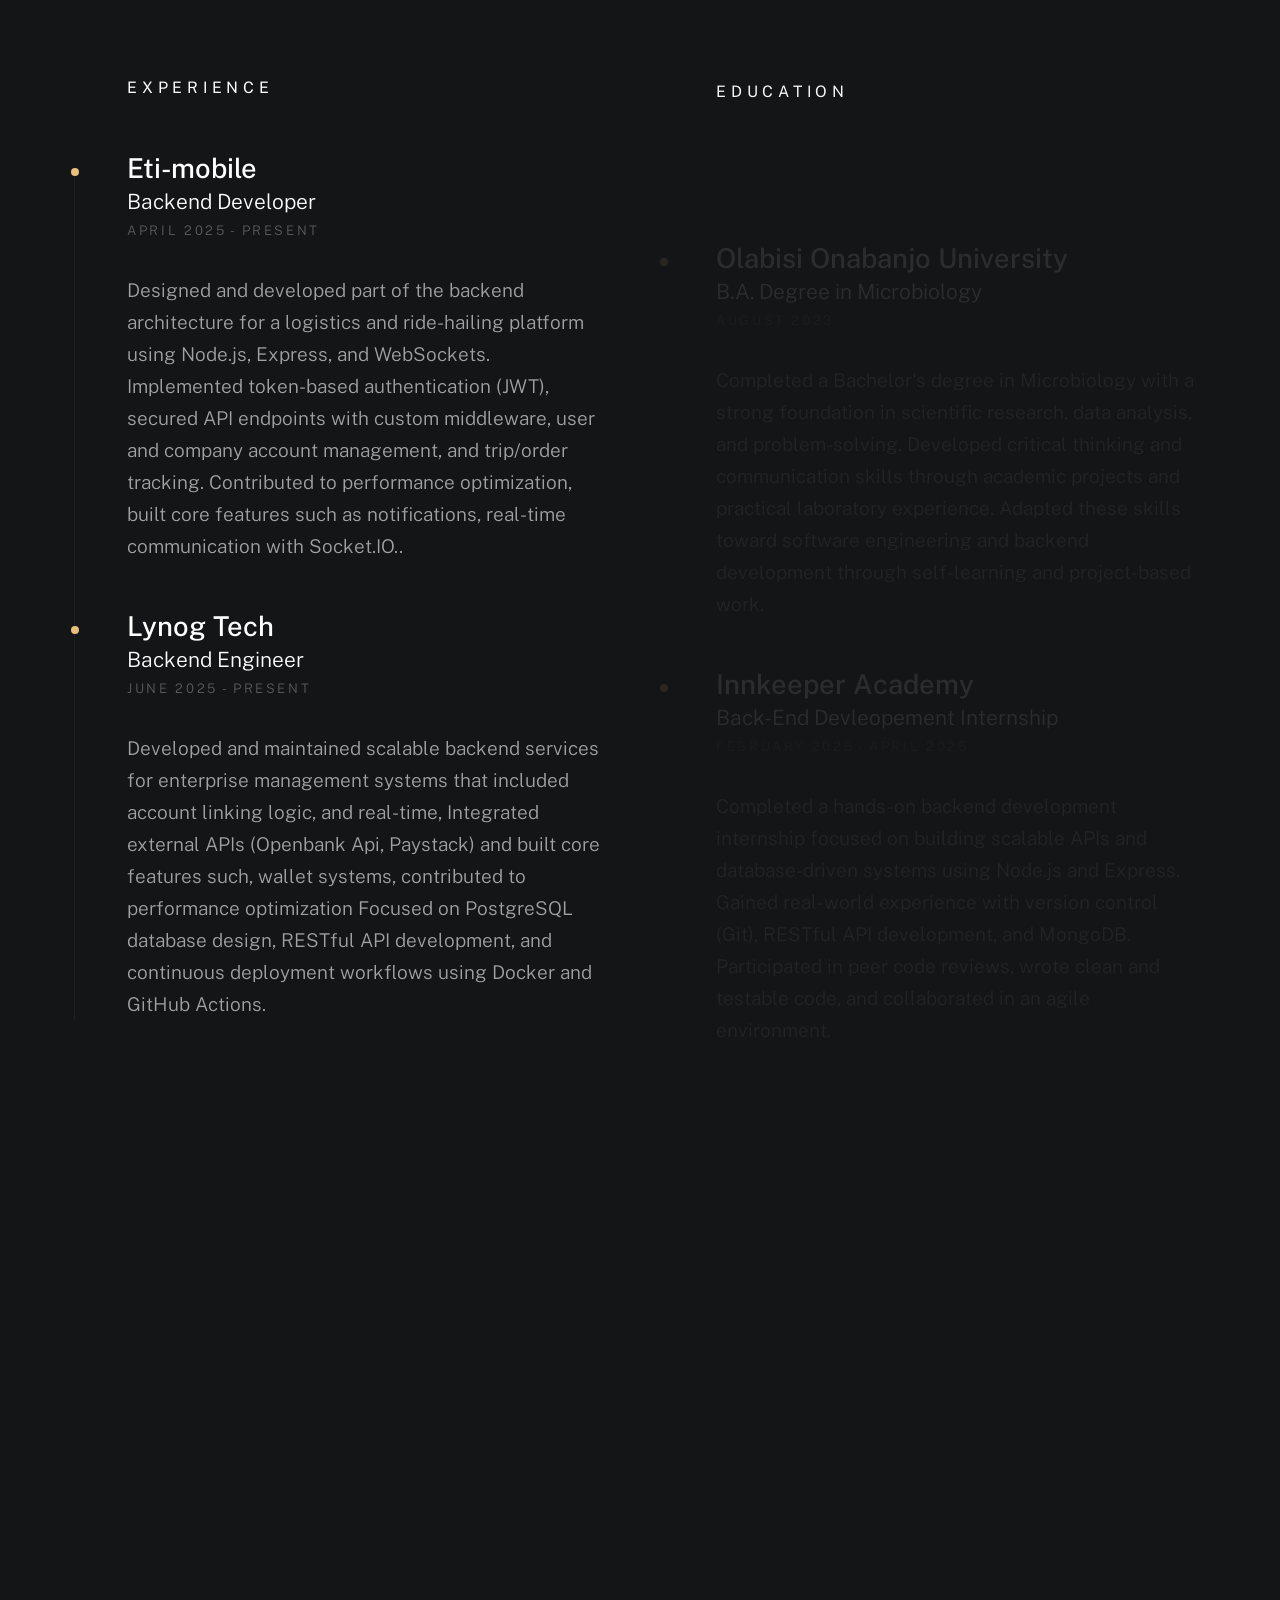
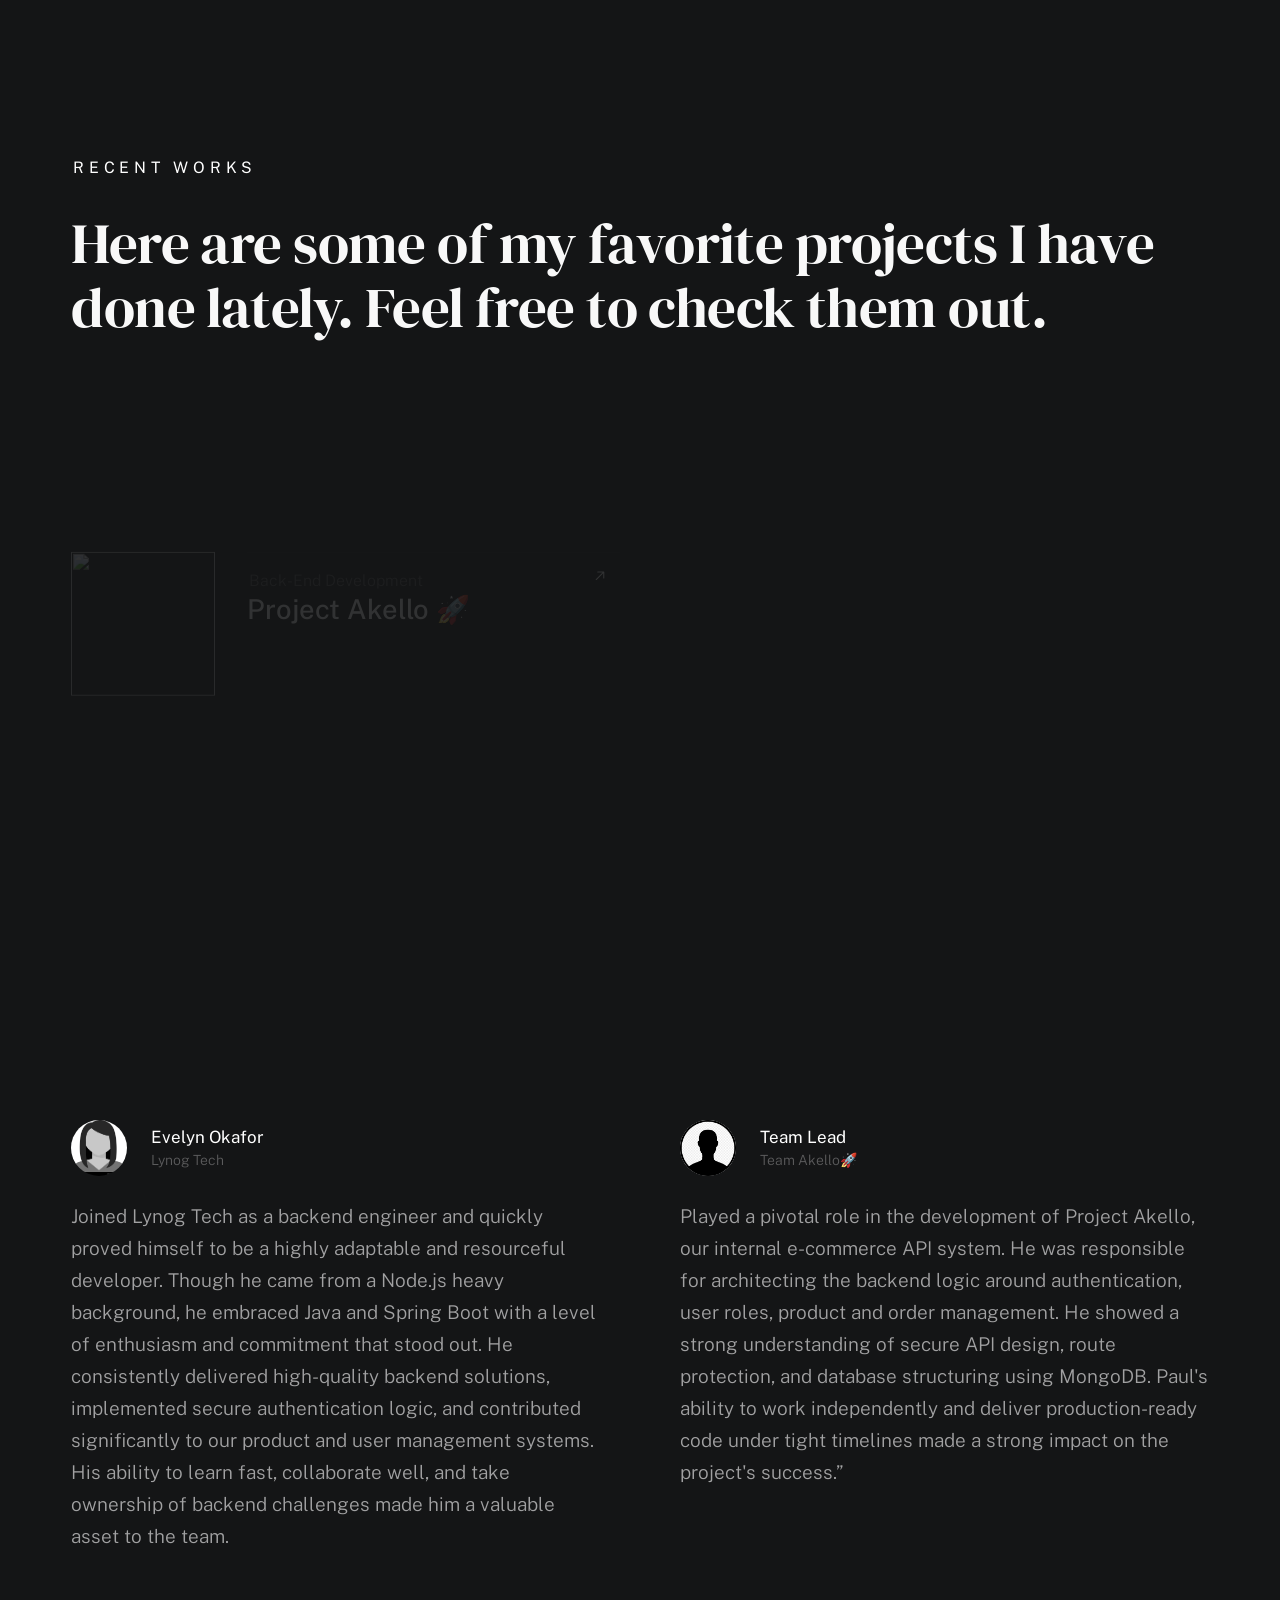
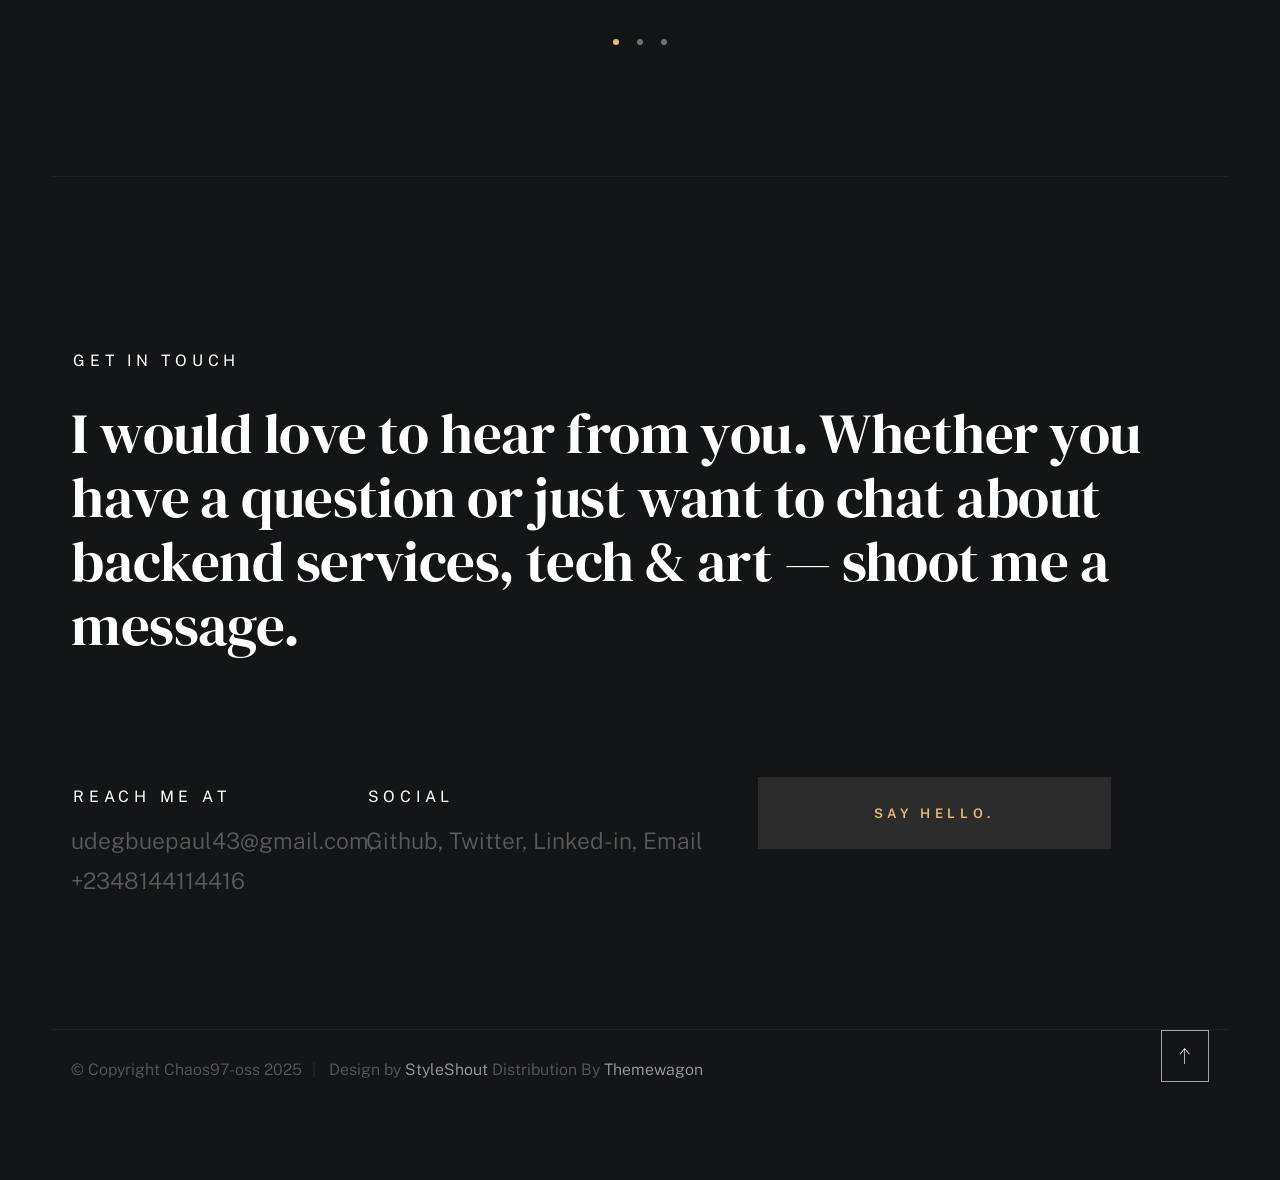
==== commit 5173c43c: "Updating Projects" ====
--- a/index.html
+++ b/index.html
@@ -344,10 +344,10 @@
                                     
                                     <div class="folio-list__item-text">
                                         <div class="folio-list__item-cat">
-                                            Front-End Development
+                                            Back-End Engineering
                                         </div>
                                         <div class="folio-list__item-title">
-                                            Project Akello 🚀
+                                            Bitwire Trust
                                         </div>
                                     </div>
                                 </a>
@@ -380,7 +380,7 @@
                             <li class="folio-list__item column" data-animate-el>
                                 <a class="folio-list__item-link" href="#modal-05">
                                     <div class="folio-list__item-pic">
-                                        <img src="images/portfolio/sanddunes.jpg" 
+                                        <img src="images/portfolio/sanddunes.jpg"
                                             srcset="images/portfolio/sanddunes.jpg 1x, images/portfolio/sanddunes@2x.jpg 2x" alt="">
                                     </div>
                                     
@@ -463,11 +463,11 @@
                             <img src="images/portfolio/gallery/g-rucksack.jpg" alt="">
                 
                             <div class="modal-popup__desc">
-                                <h5>Project Akello</h5>
-                                <p>Front-End of the E-commerce Project Akello. </p>
-                            <p>This project's code repository and documentation are private due to client confidentiality or ongoing development. Want to know more? <a href="mailto:udegbuepaul43@gmail.com">Contact me</a> and I'll be happy to share more details privately.</p>
+                                <h5>Bitwire Trust</h5>
+                                <p>A backend system designed to manage users and financial transactions with strong admin capabilities and auditing.  Project focused on building a secure admin panel to track system activity and transaction performance. </p>
+                            
                                 <ul class="modal-popup__cat">
-                                    <li>E-commerce Website</li>
+                                    <li>Fintech/Transaction Monitoring API</li>
                                 </ul>
                             </div>
                 
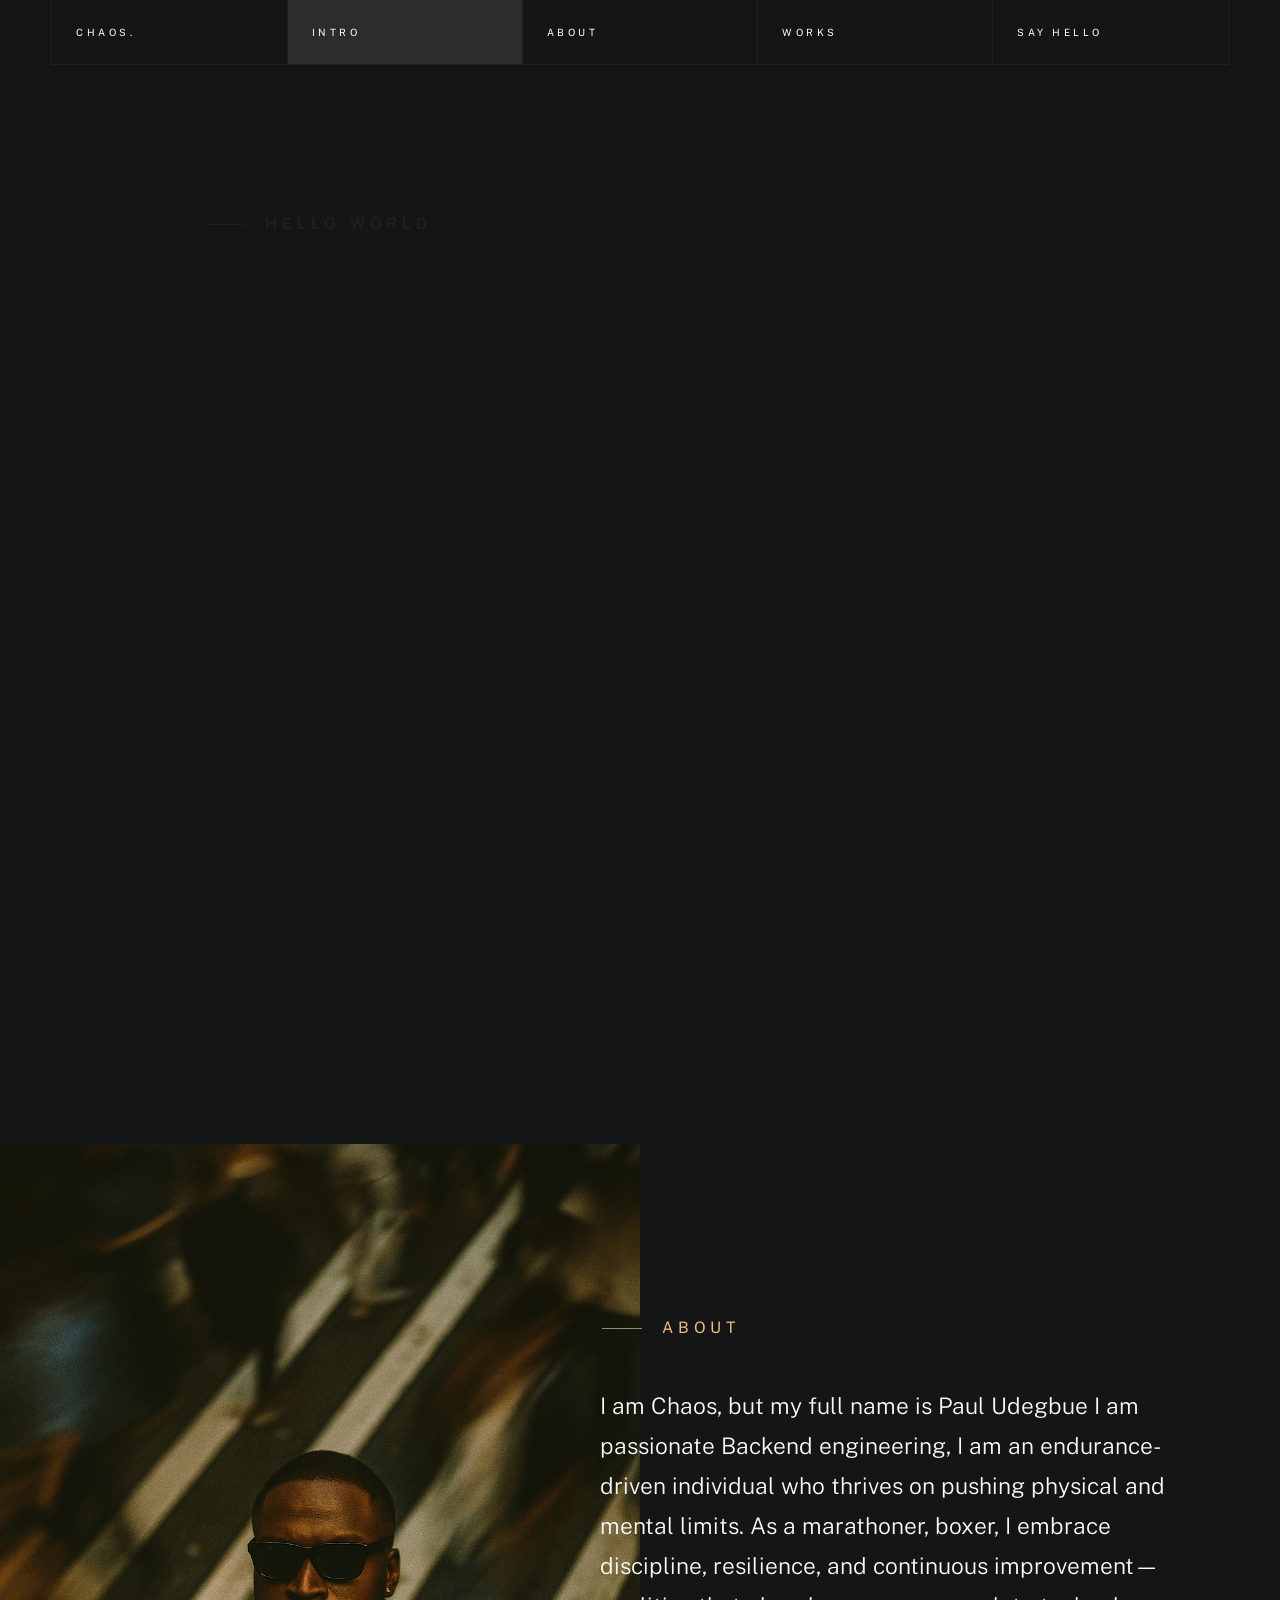
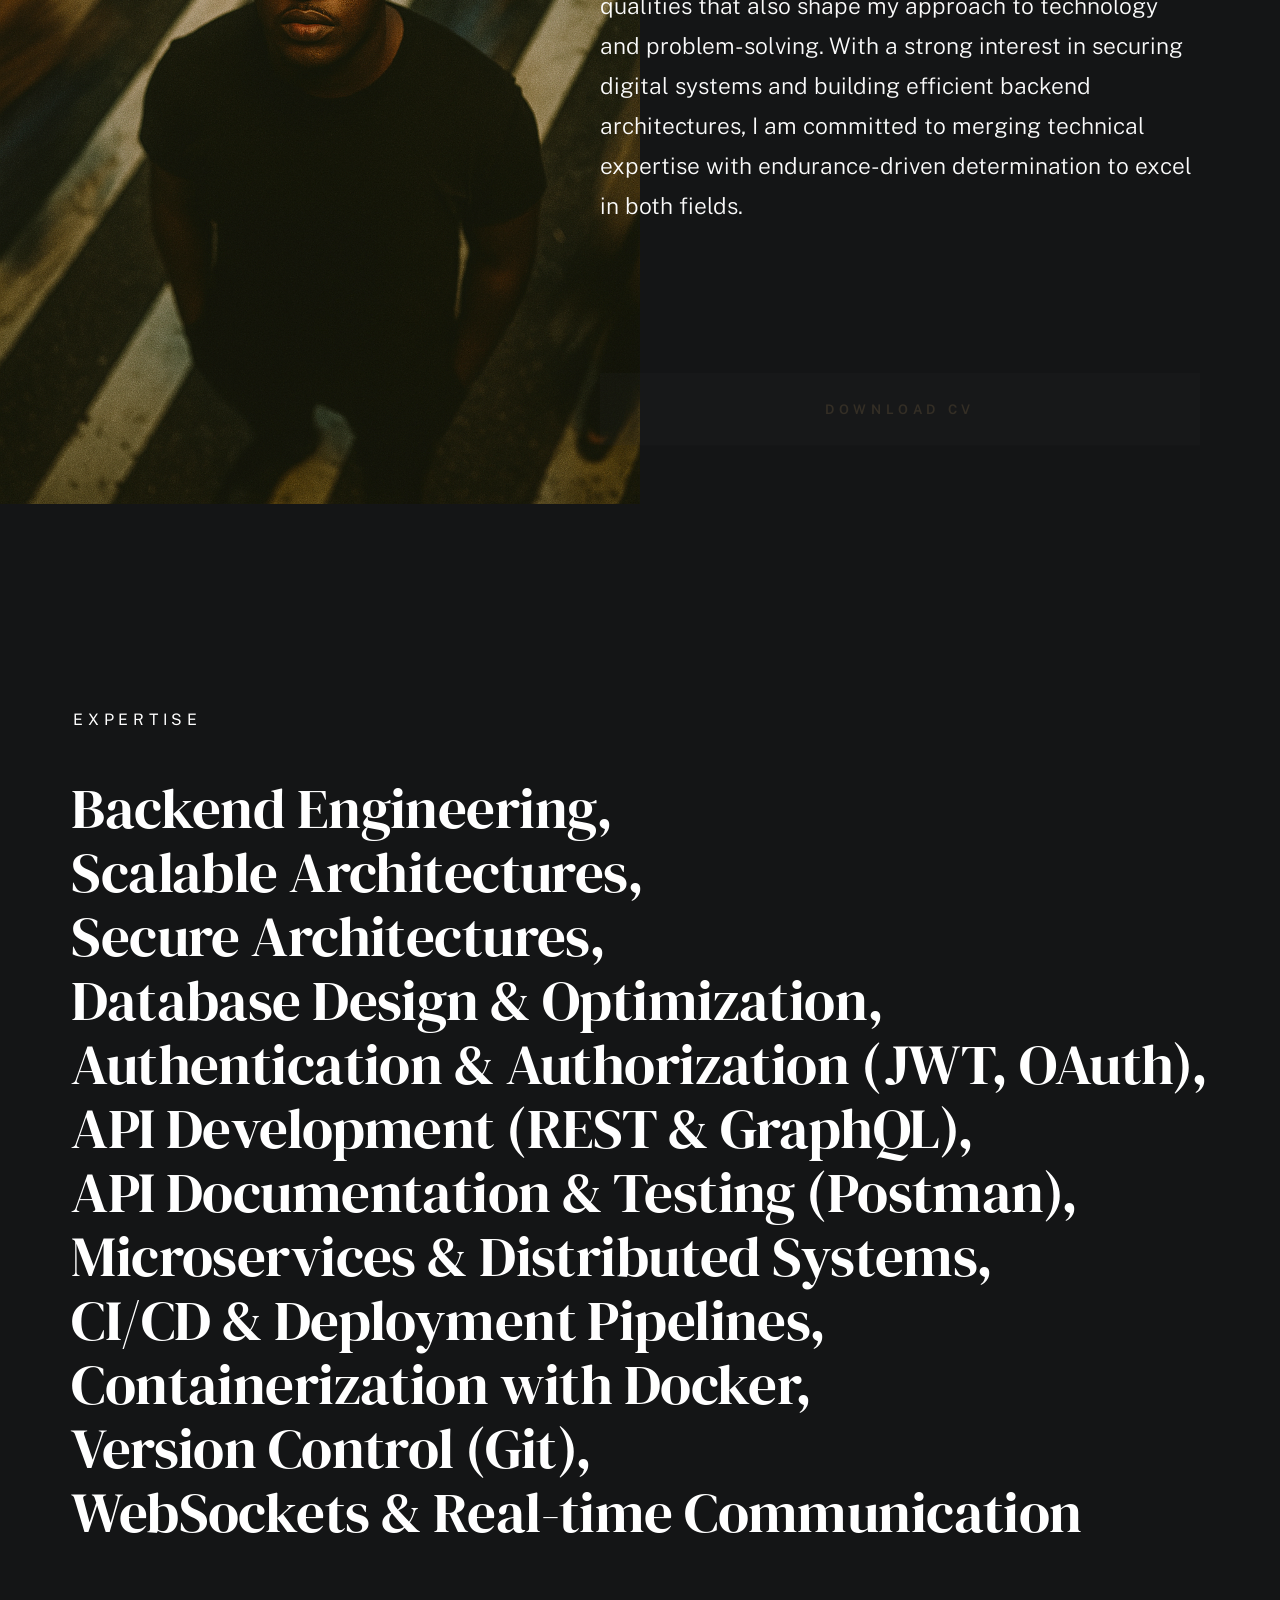
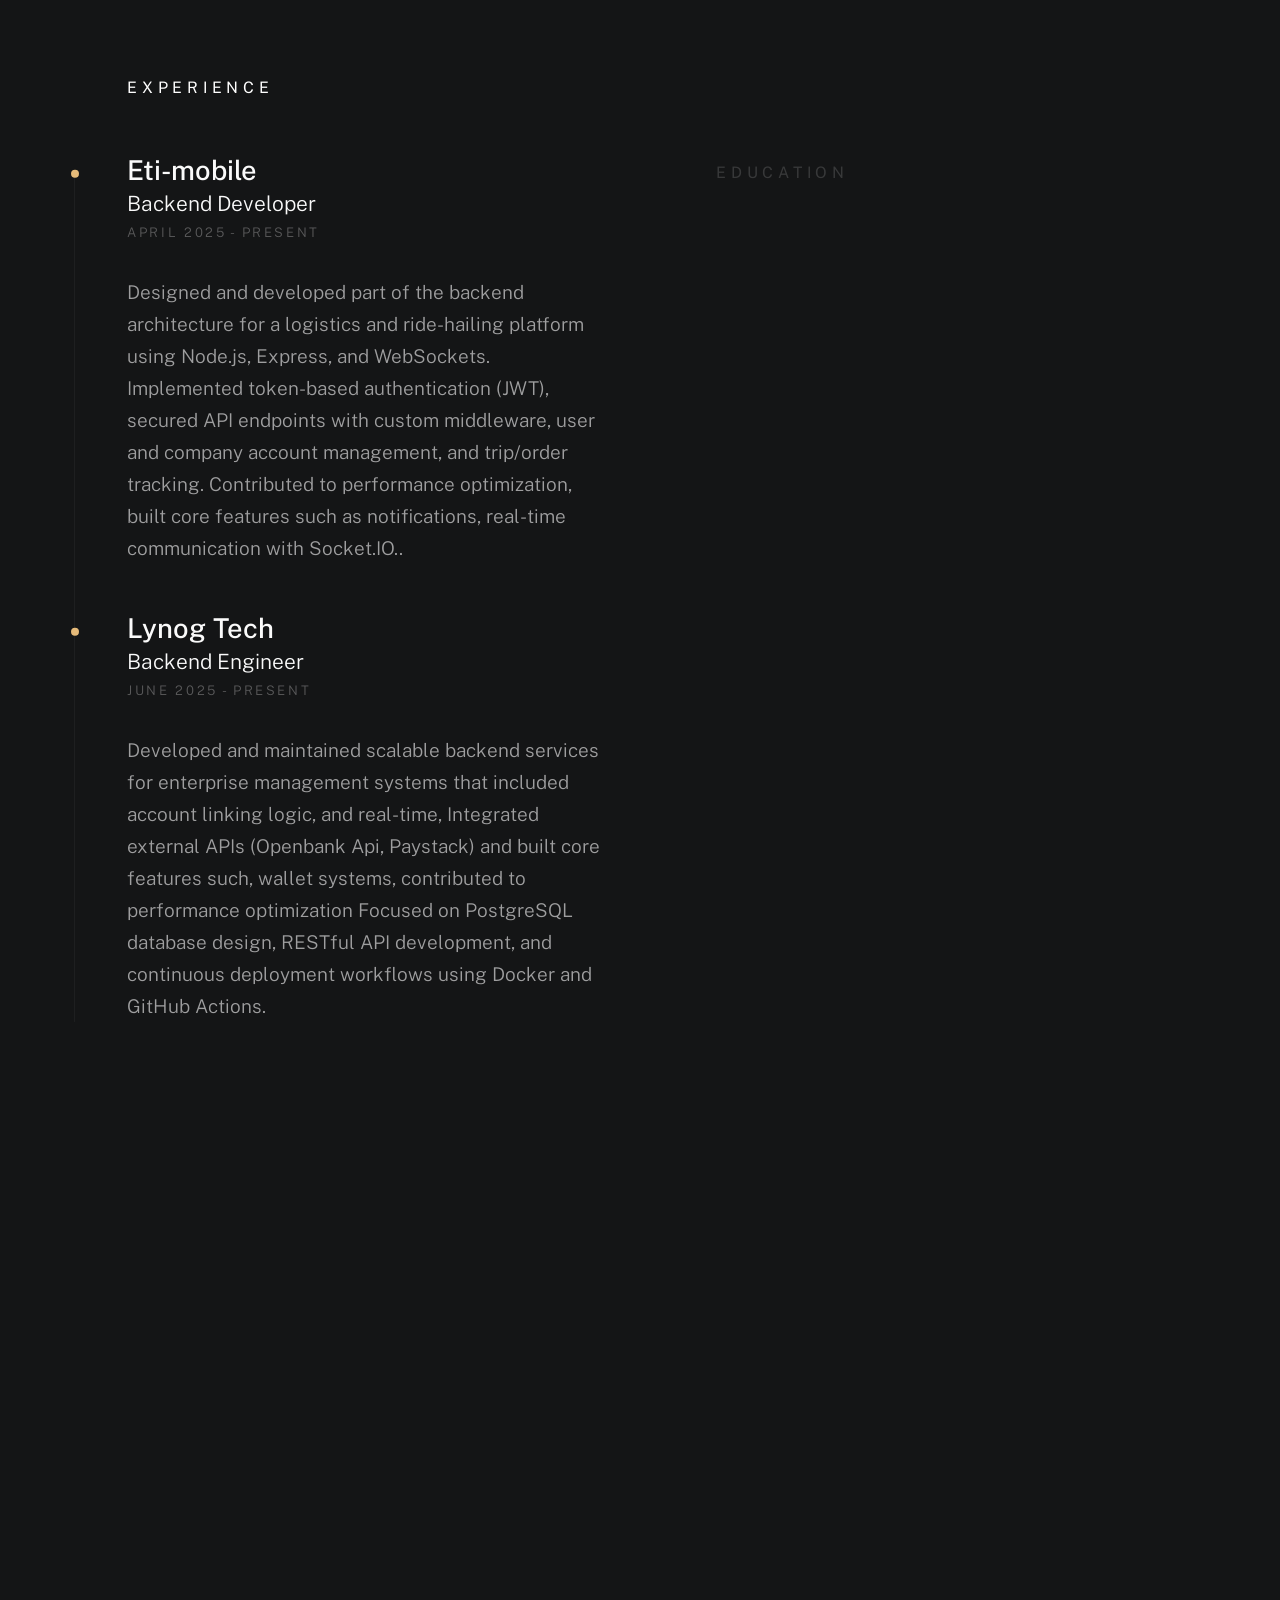
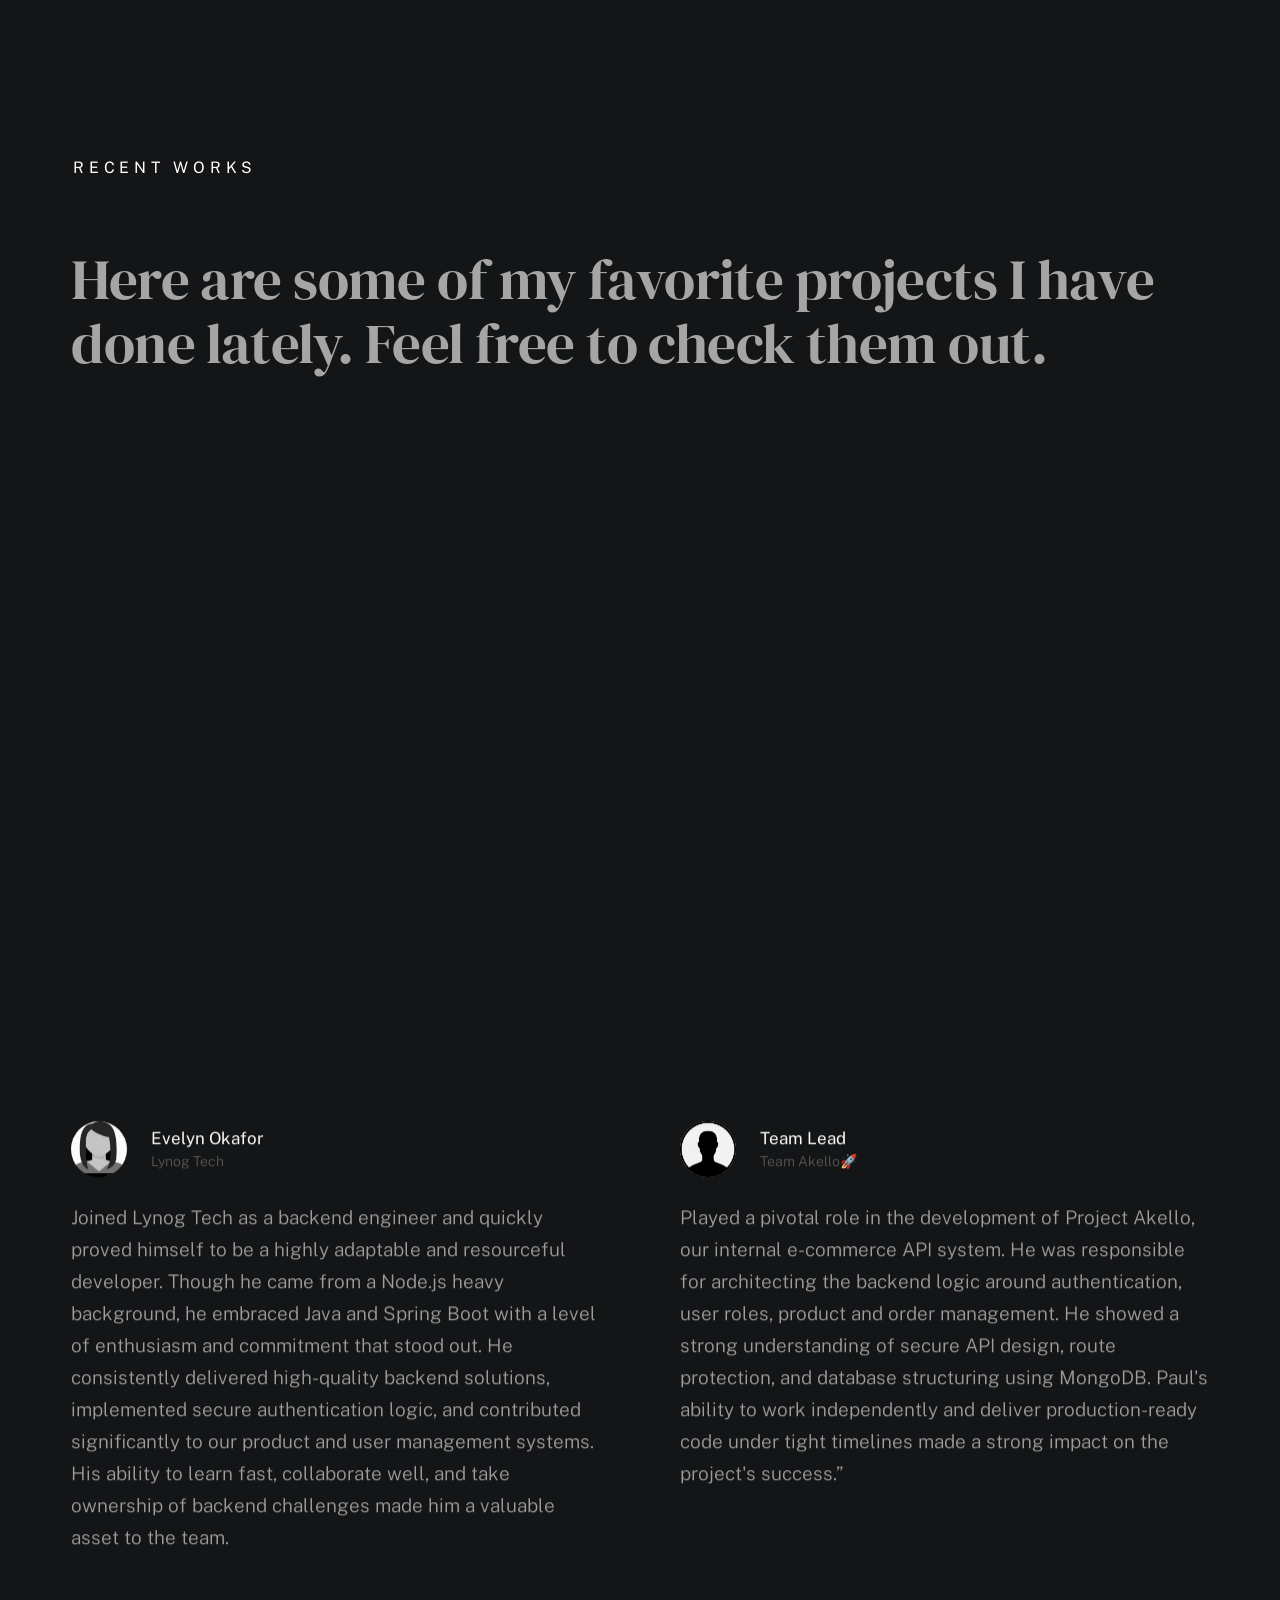
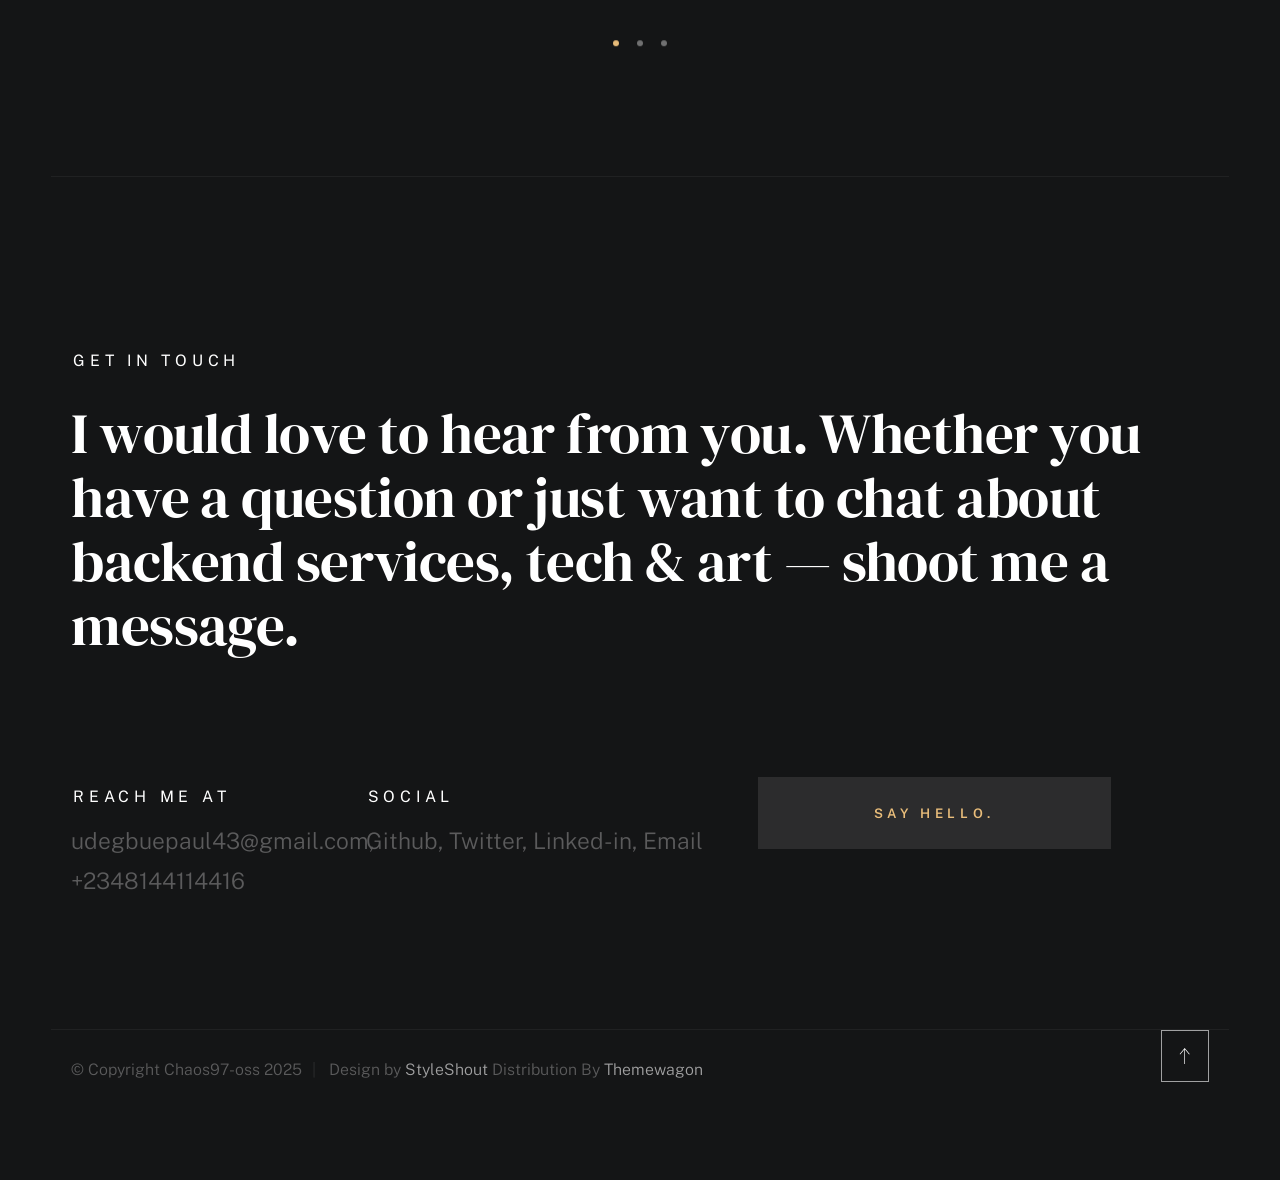
==== commit 03a7dc8b: "fixing" ====
--- a/index.html
+++ b/index.html
@@ -612,7 +612,7 @@
 
                         <p class="h1">
                             I would love to hear from you.
-                            Whether you have a question or just 
+                            Whether you have a question or just
                             want to chat about backend services, tech & art — shoot me a message.
                         </p>
                     </div>
@@ -651,7 +651,7 @@
 
             <div class="row">
                 <div class="column ss-copyright">
-                    <span>© Copyright Chaos97-oss 2025</span> 
+                    <span>© Copyright Chaos97-oss 2025</span>
                     <span>Design by <a href="https://www.styleshout.com/">StyleShout</a> Distribution By <a href="https://themewagon.com">Themewagon</a></span>
                 </div>
 
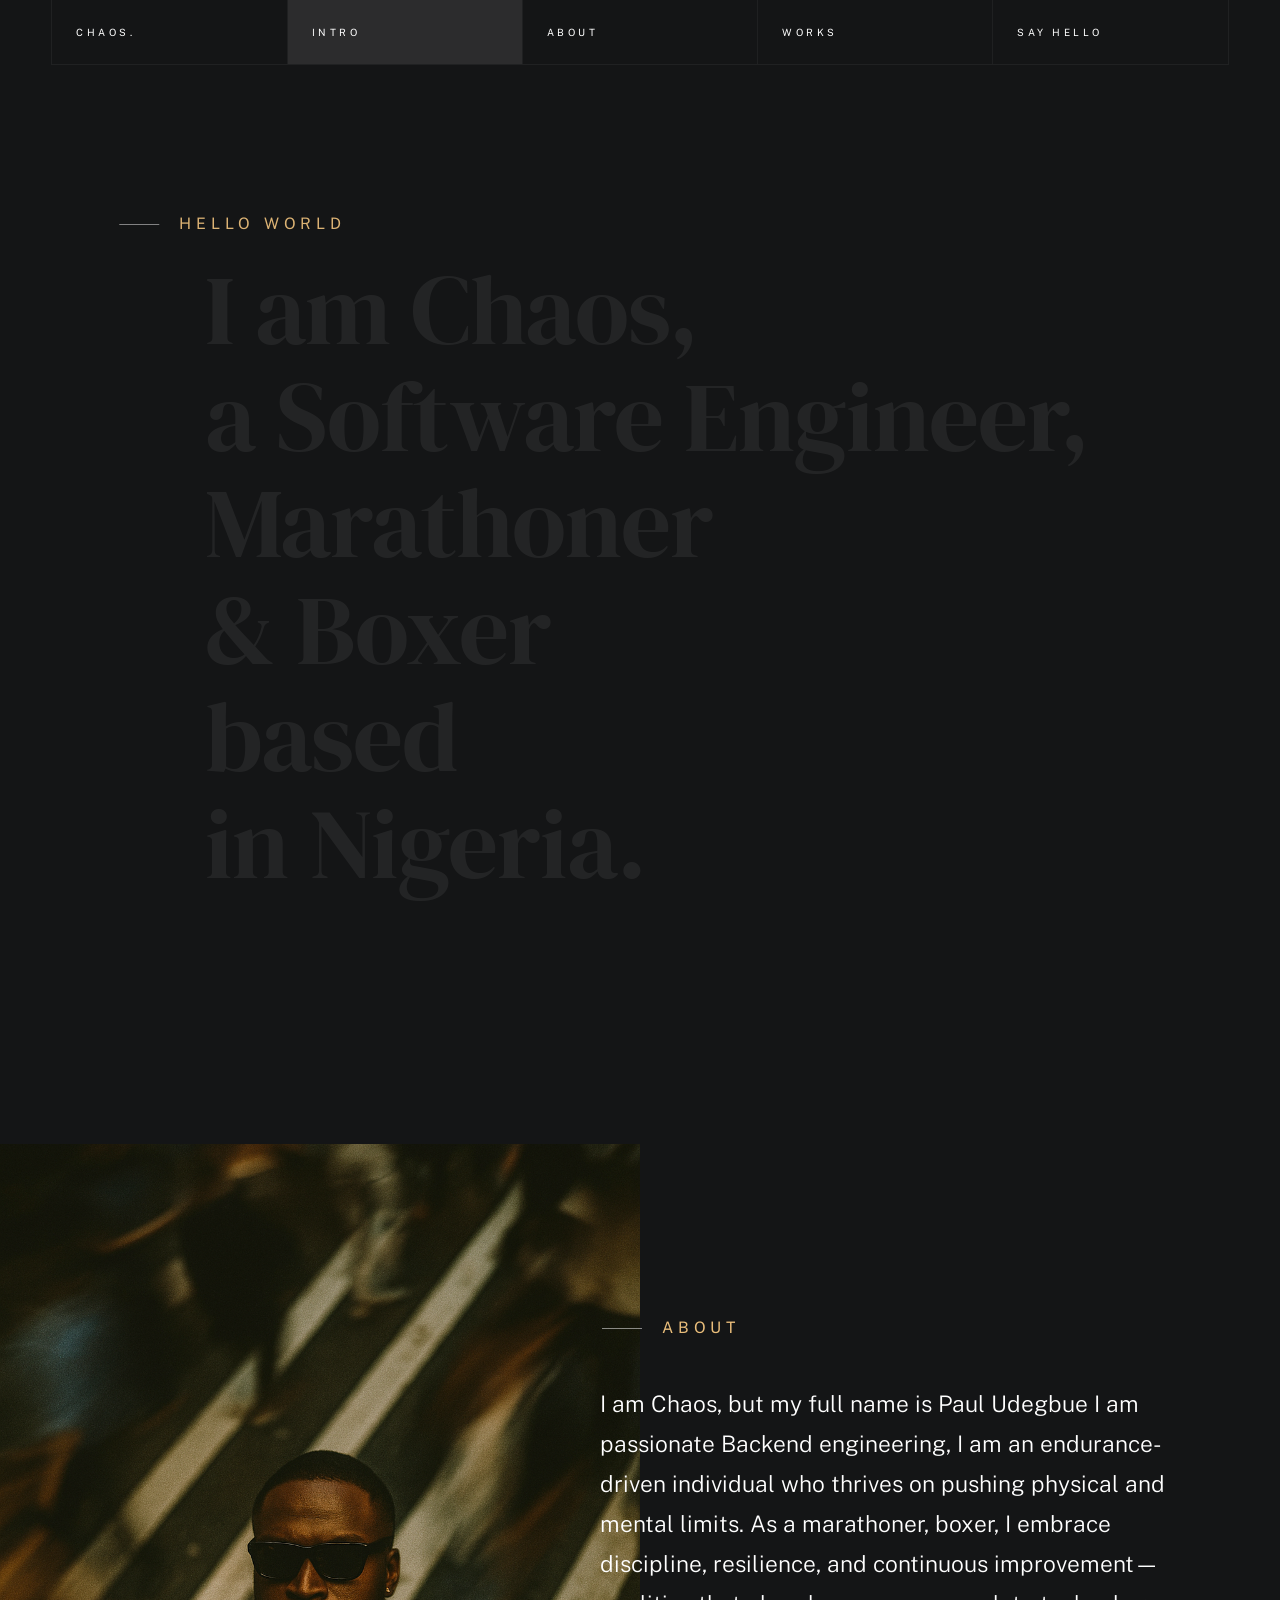
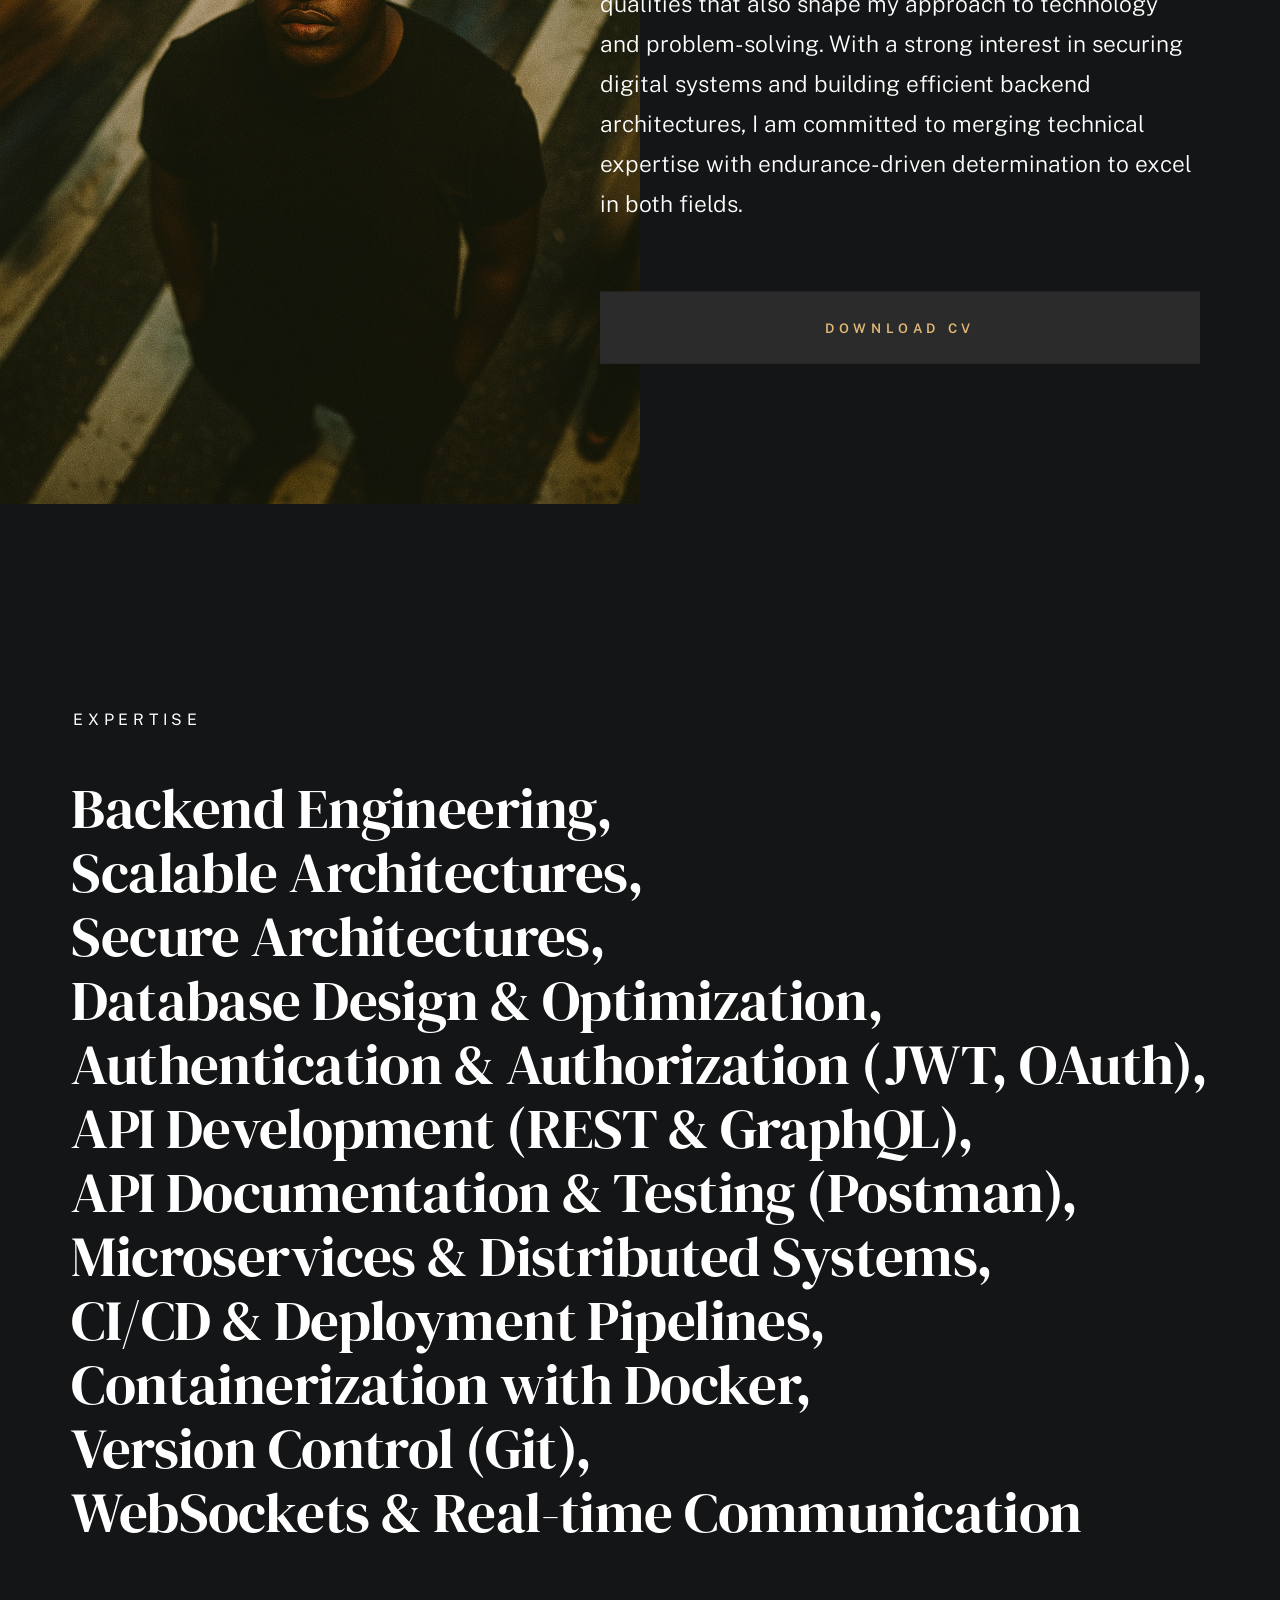
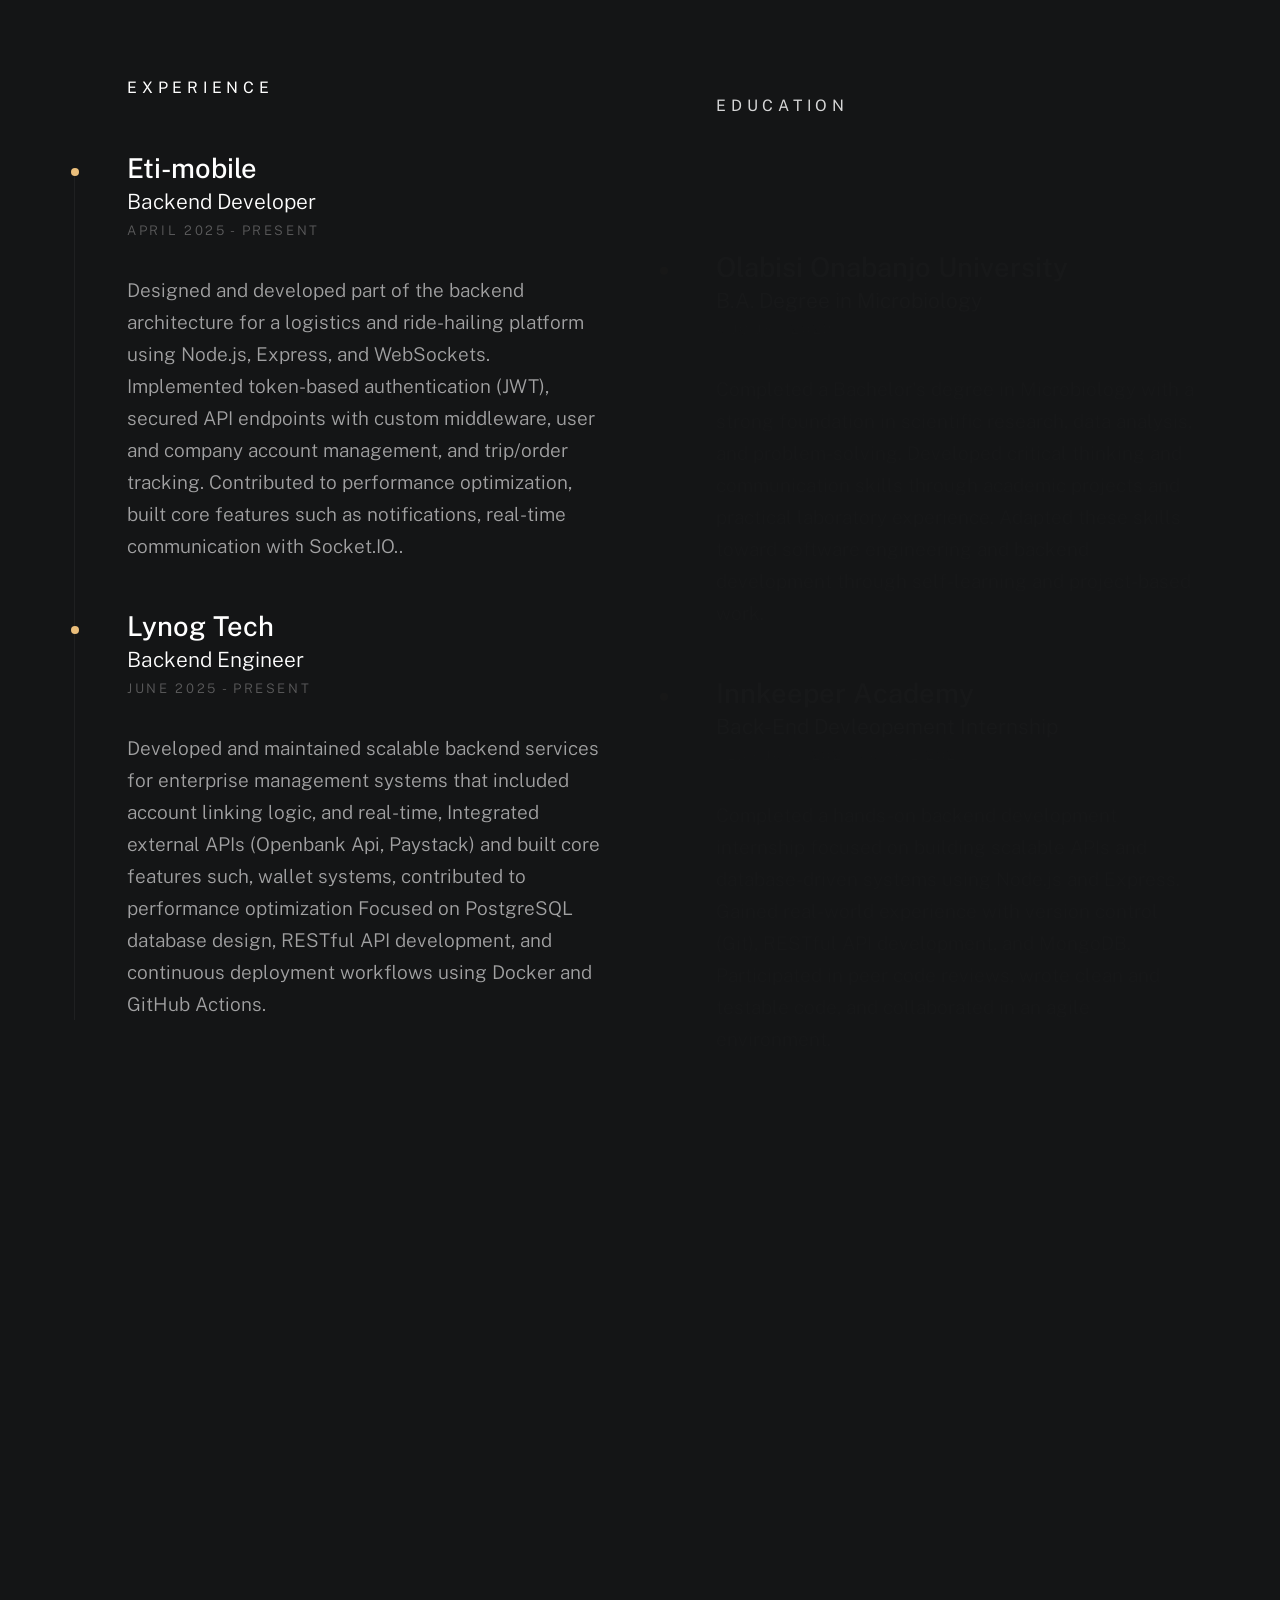
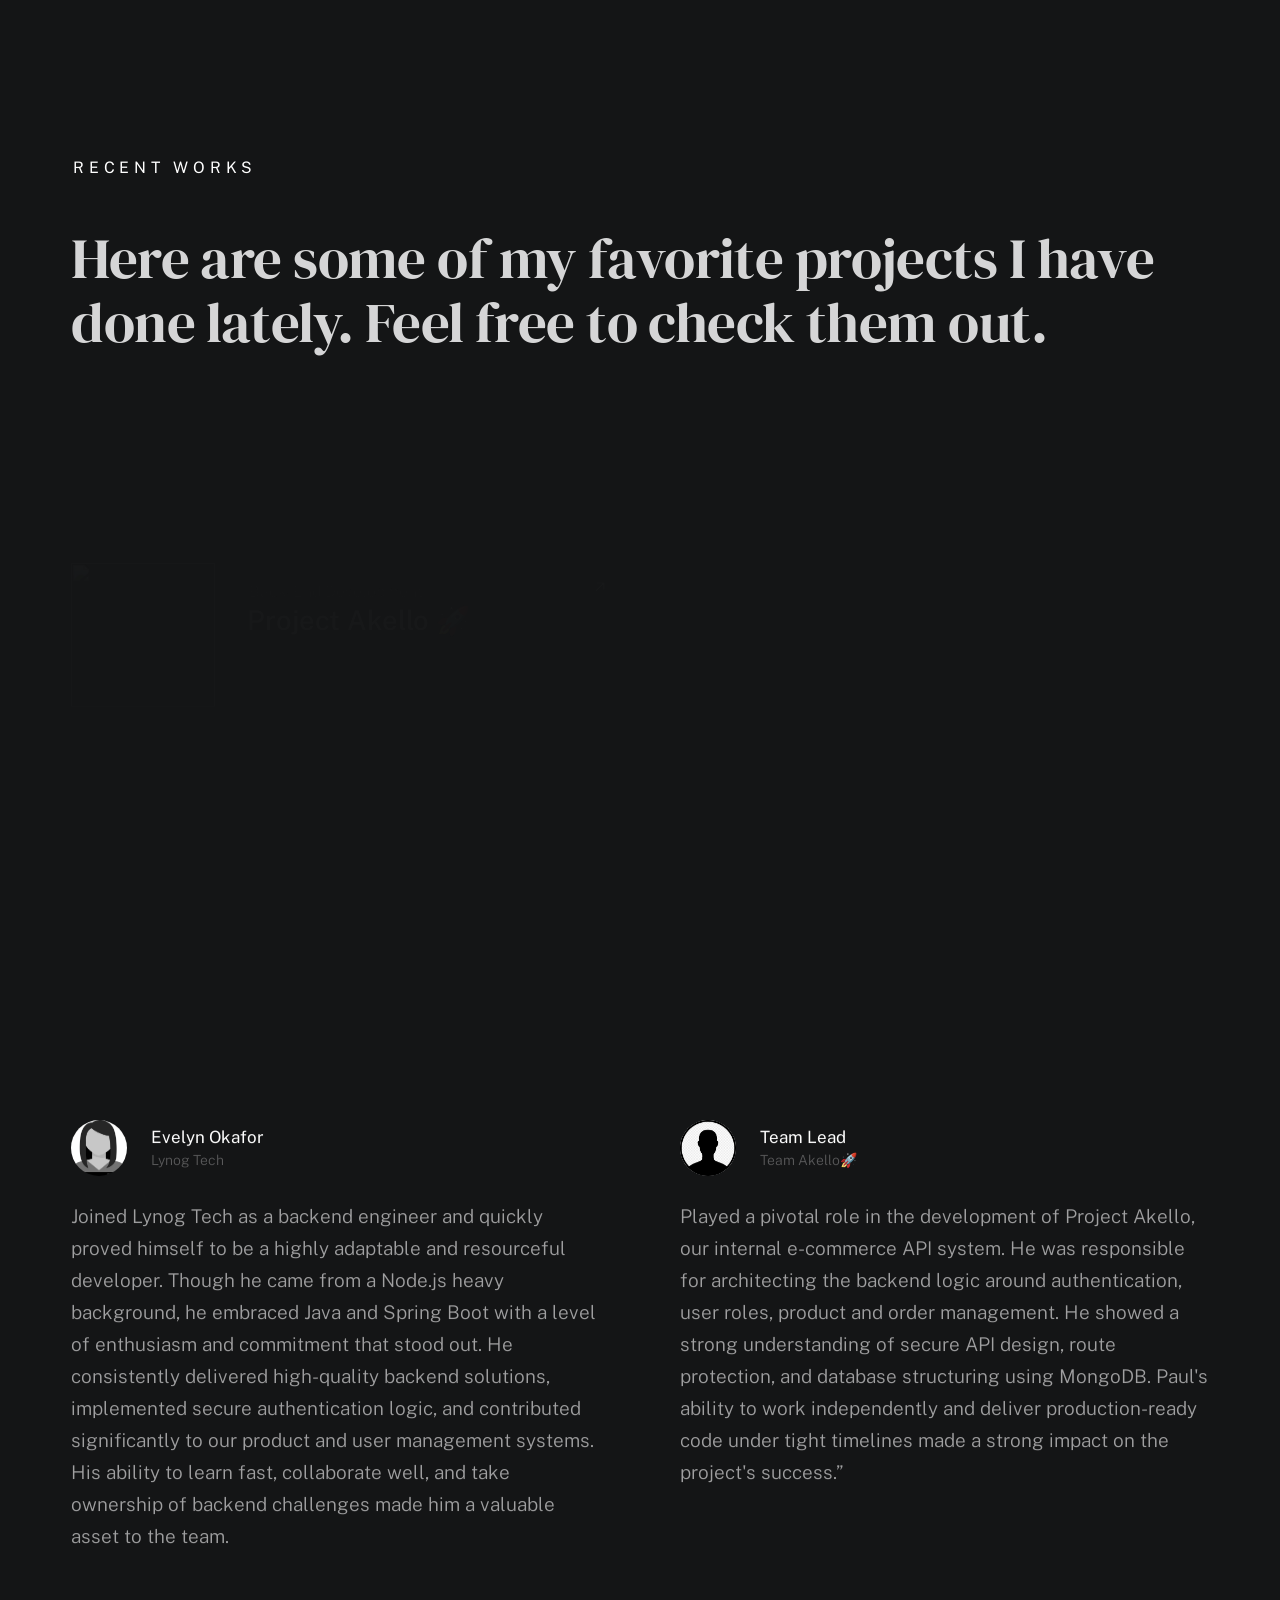
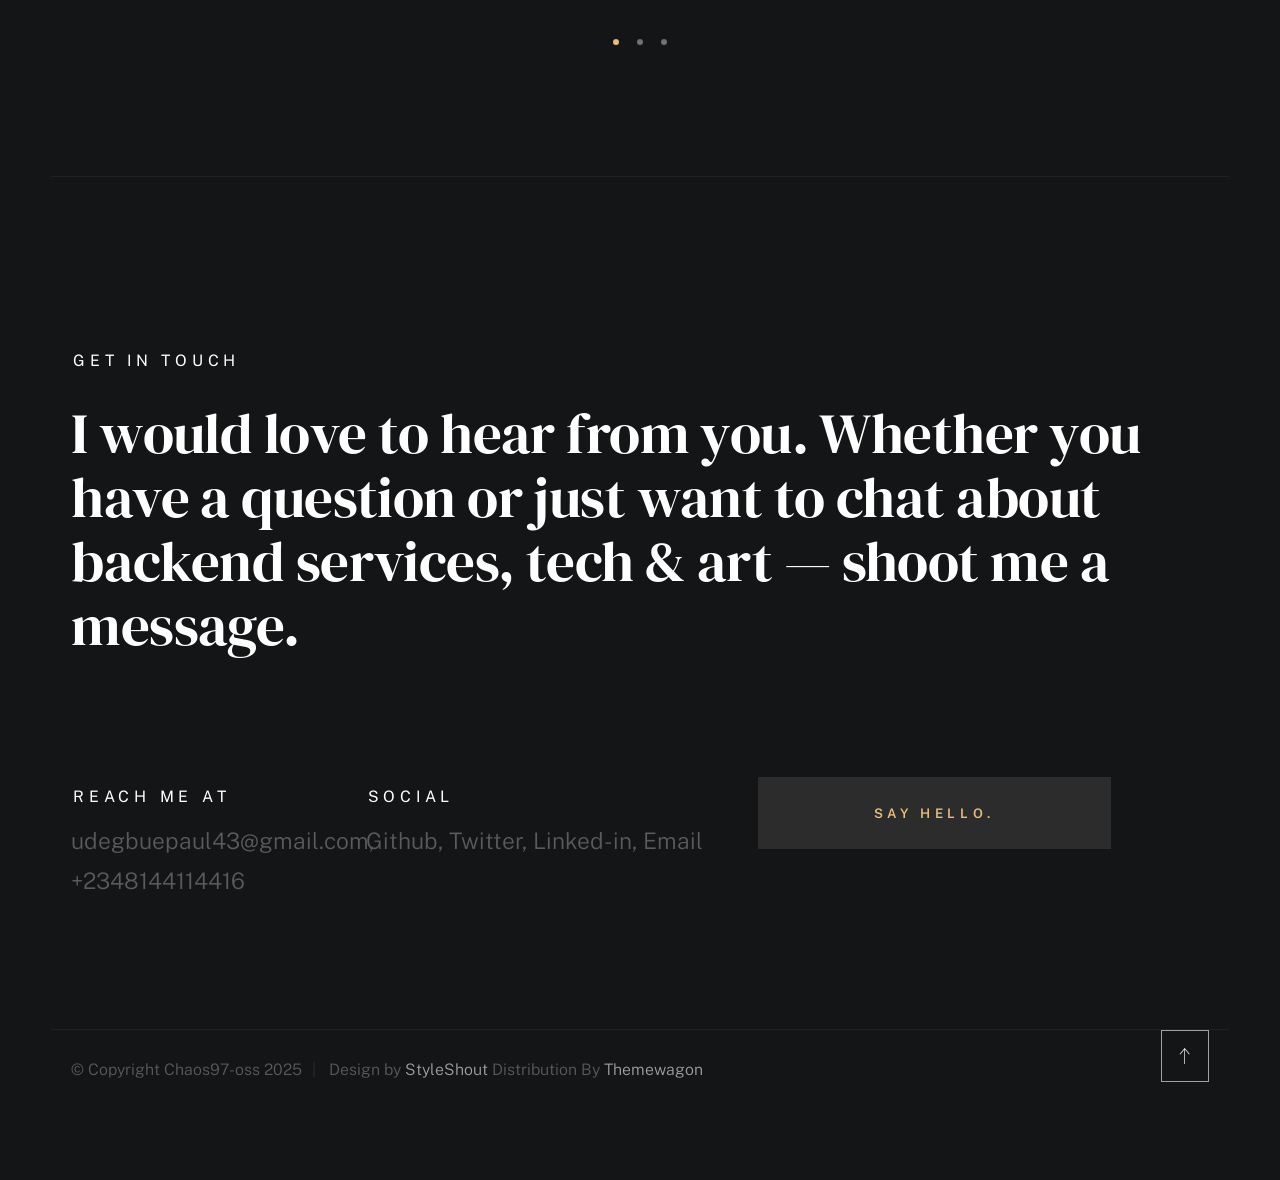
==== commit 8381e8ea: "Almost done" ====
--- a/index.html
+++ b/index.html
@@ -410,7 +410,7 @@
                                             Back-End Engineering
                                         </div>
                                         <div class="folio-list__item-title">
-                                            Lynog Tech
+                                            Monifrap
                                         </div>
                                     </div>
                                 </a>
@@ -471,7 +471,7 @@
                                 </ul>
                             </div>
                 
-                            <a href="#" class="modal-popup__details">Project link</a>
+                            <a href="https://www.bitwiretrust.com" class="modal-popup__details">Project link</a>
                         </div>
                     </div> <!-- end modal -->
 
@@ -500,7 +500,7 @@
                             <div class="modal-popup__desc">
                                 <h5>Eti-mobile</h5>
                                 <p>A robust ride-sharing and e-commerce API with real-time booking, order and delivery management, comprehensive logistics, company and driver coordination, admin authentication, admin dashboard, and calendar integration for seamless operations. Includes many Uber-like features such as dynamic pricing, route optimization, and user & driver rating systems. This project's code repository and documentation are private due to client confidentiality or ongoing development. Want to know more? <a href="mailto:udegbuepaul43@gmail.com">Contact me</a> and I'll be happy to share more details privately.</p>
-
+                                <p>This project's code repository and documentation are private due to client confidentiality or ongoing development. Want to know more? <a href="mailto:udegbuepaul43@gmail.com">Contact me</a> and I'll be happy to share more details privately.</p>
                                 <ul class="modal-popup__cat">
                                     <li>Ride Sharing & E-commerce API</li>
                                 </ul>
@@ -515,15 +515,15 @@
                             <img src="images/portfolio/gallery/g-minimalismo.jpg" alt="">
                 
                             <div class="modal-popup__desc">
-                                <h5>Lynog Tech</h5>
-                                <p><p>Java and Spring-Boot backend system featuring authentication, product management, and role-based access control for users and admins. Coming from a JavaScript background, working with Java's strict typing and Spring's configuration-heavy setup was a real challenge. However, it pushed me to think more deeply about structure, security, and scalability. This experience not only improved my backend skills but also sparked a genuine appreciation for Java and the Spring ecosystem.</p>
+                                <h5>Monifrap</h5>
+                                <p><p>A fintech API designed to handle secure user authentication and financial transactions. It provides a foundation for managing users, initiating transactions, and ensuring proper validation through structured service layers.
                                 <ul class="modal-popup__cat">
                                     <li></li>
-                                    <li>Product Management API</li>
+                                    <li>Fintech/Transaction Monitoring API</li>
                                 </ul>
                             </div>
                 
-                            <a href="https://documenter.getpostman.com/view/43208616/2sB2qgdyPD" class="modal-popup__details">Project link</a>
+                            <a href="https://www.monifrap.com.ng" class="modal-popup__details">Project link</a>
                         </div>
                     </div> <!-- end modal -->
 
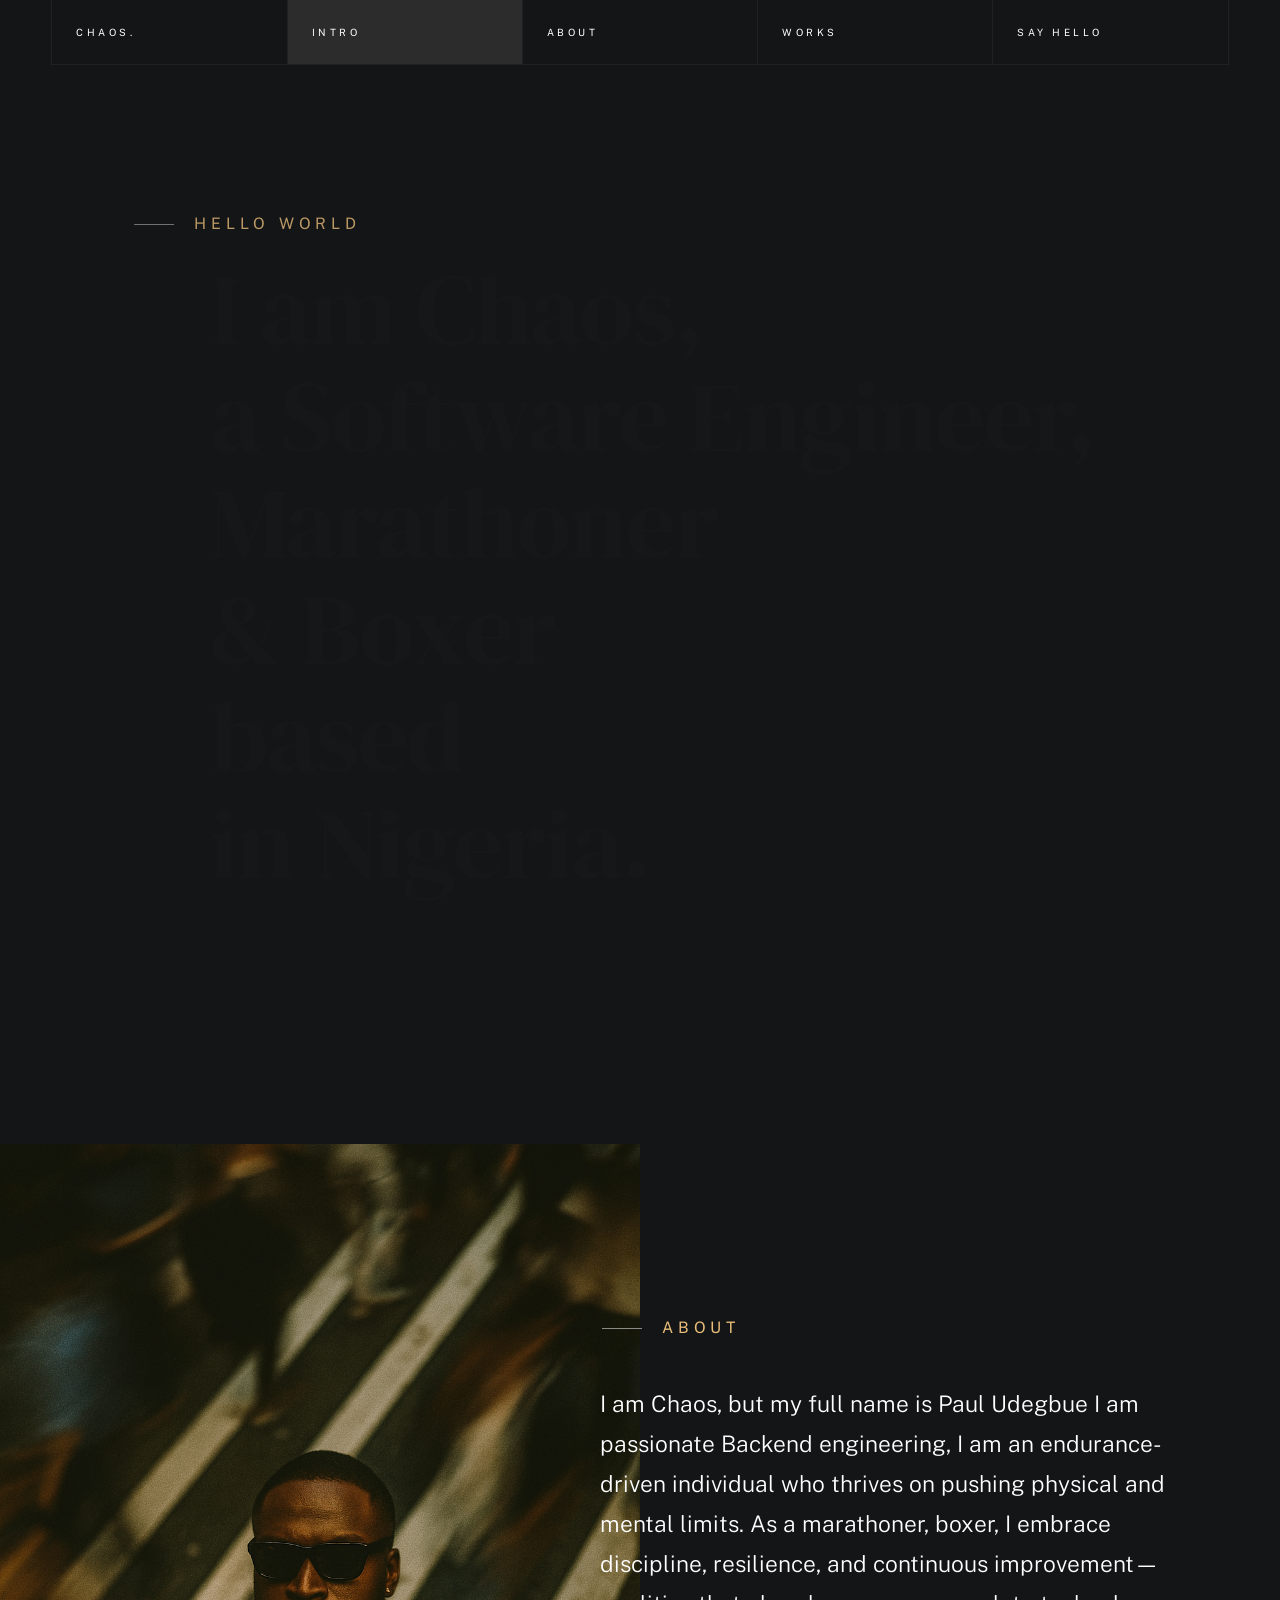
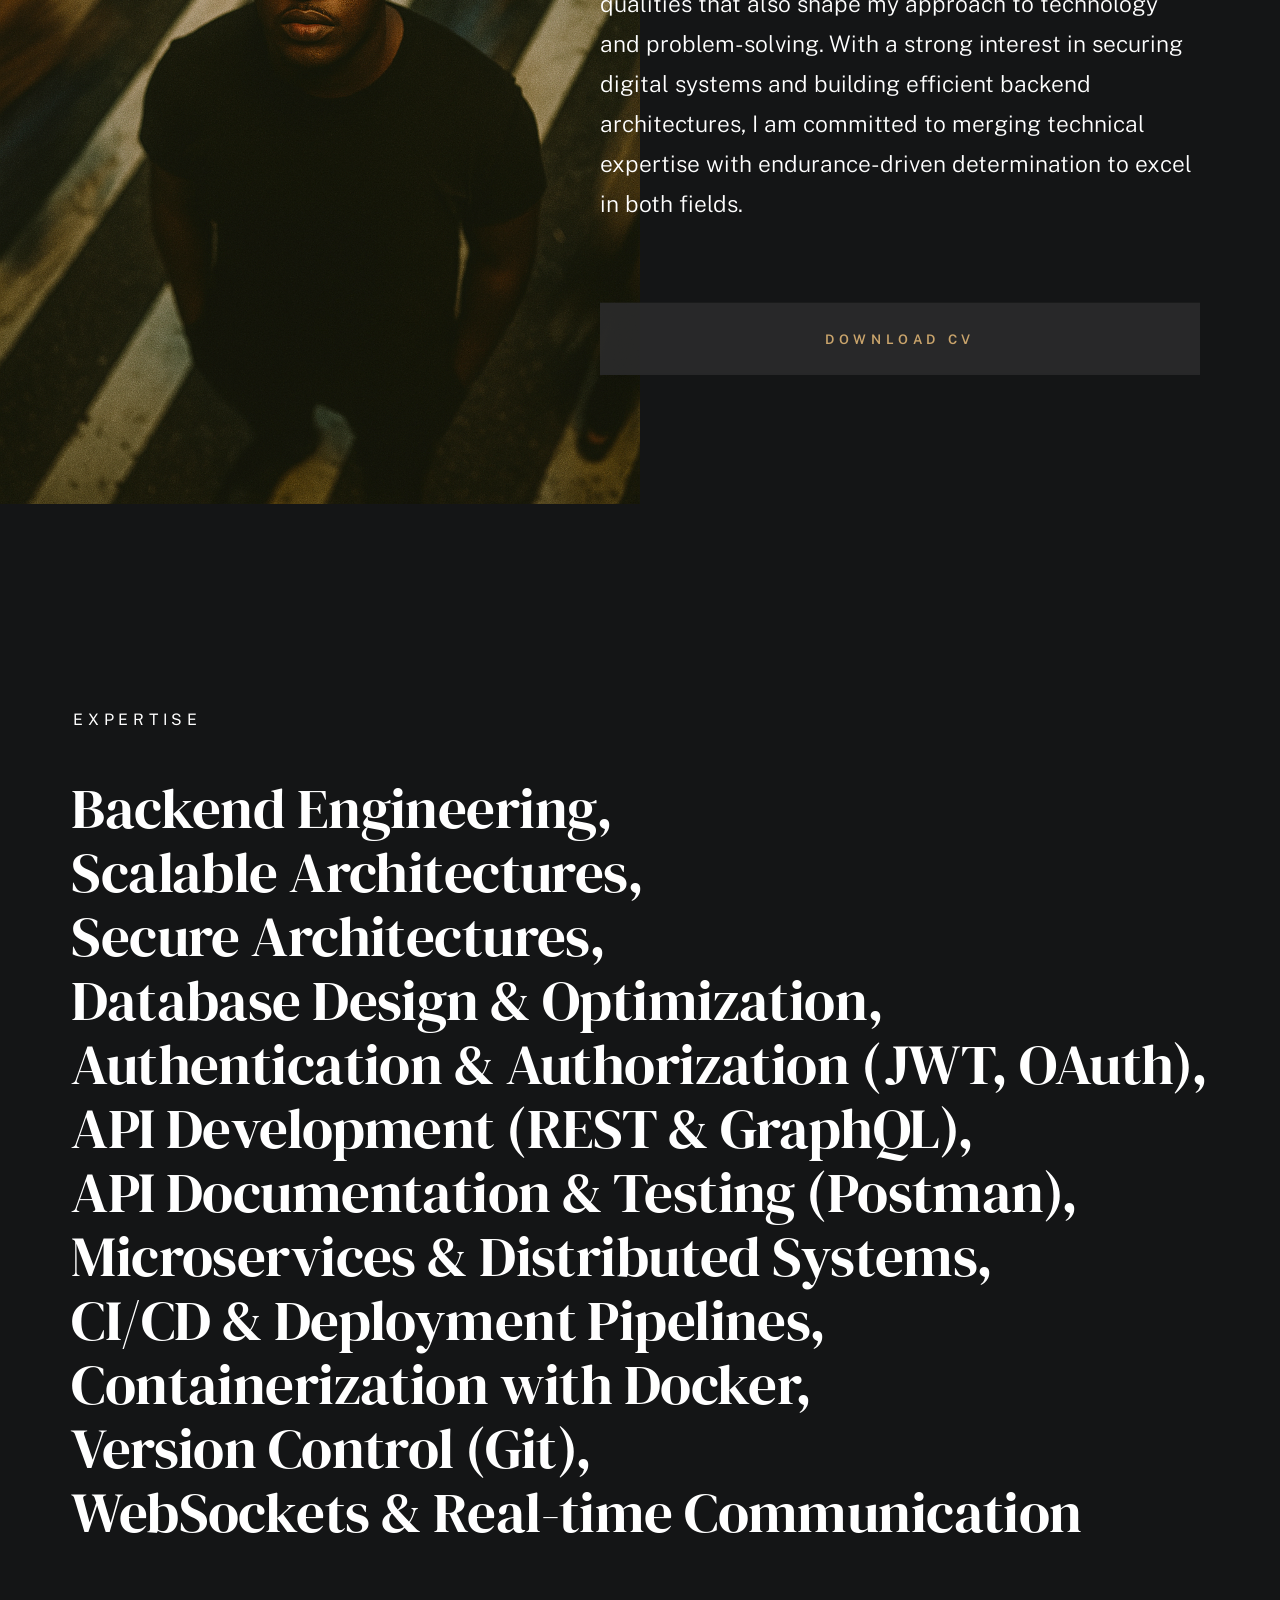
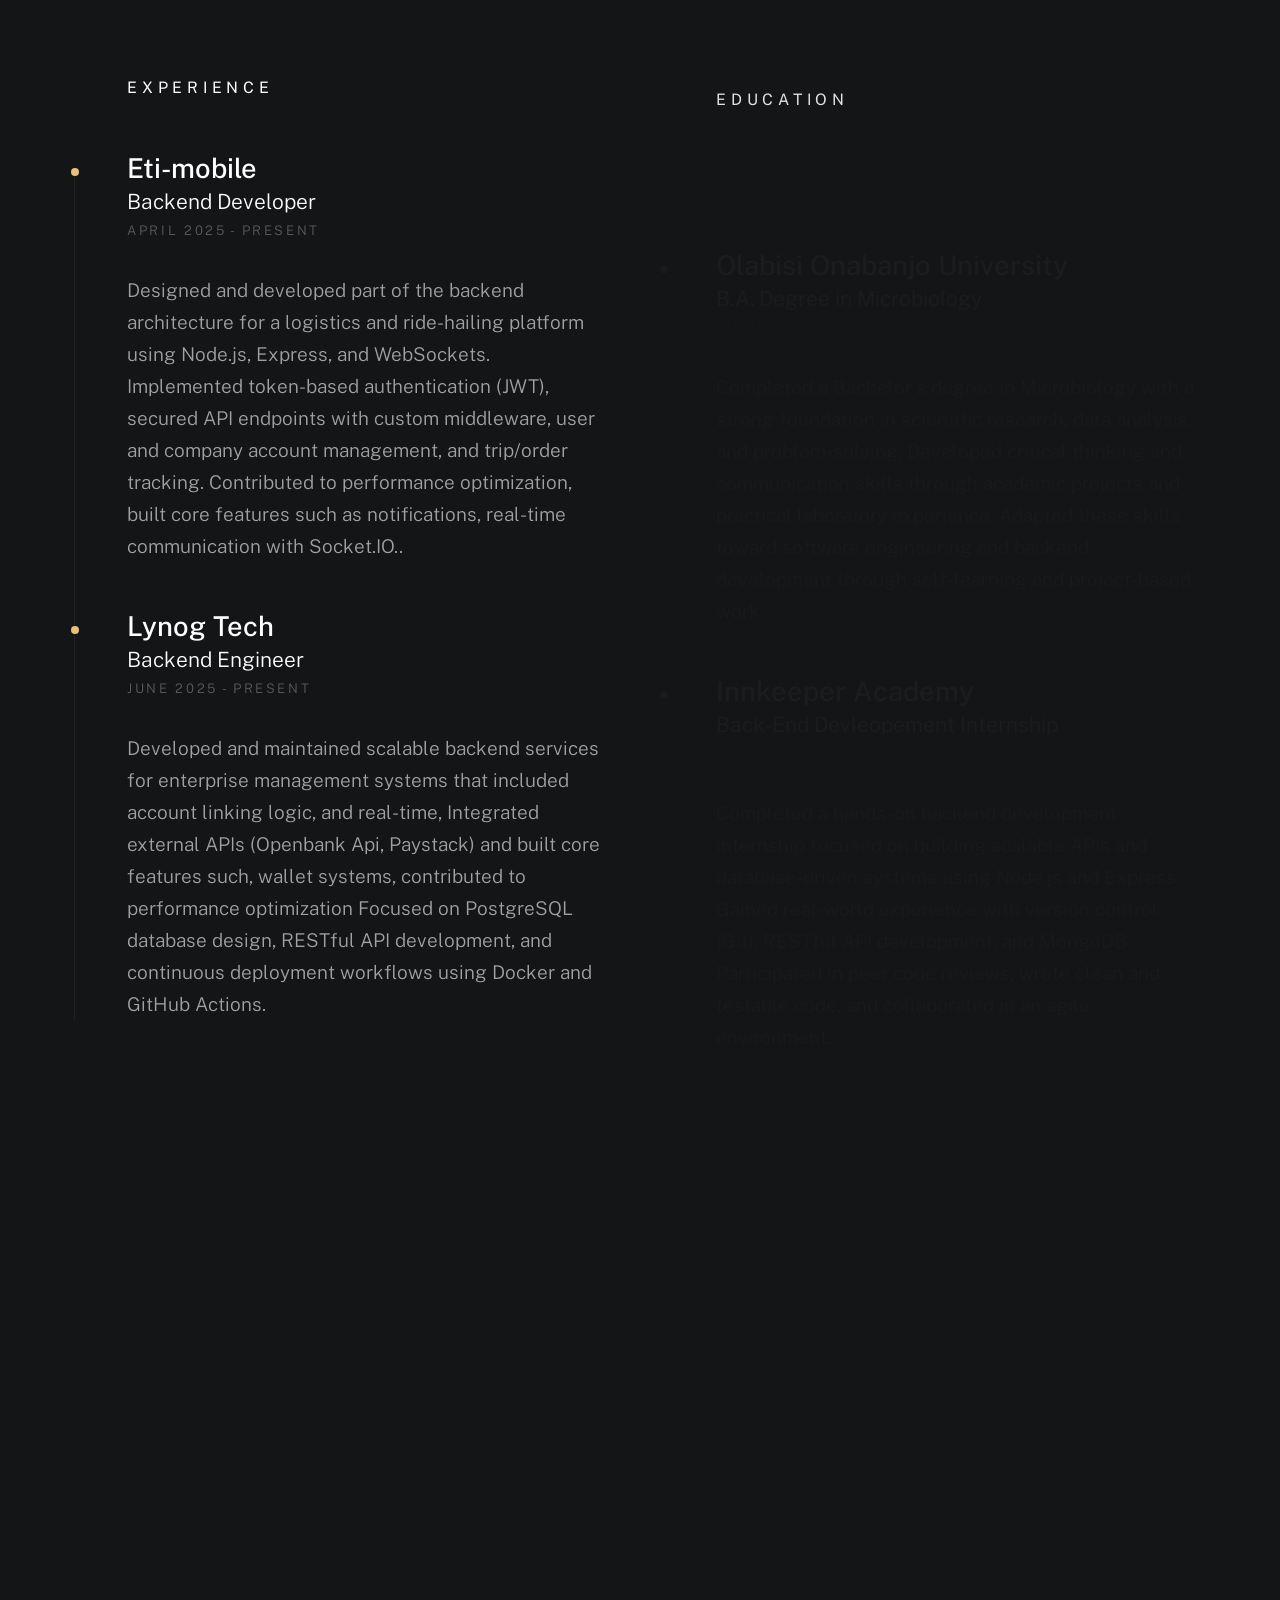
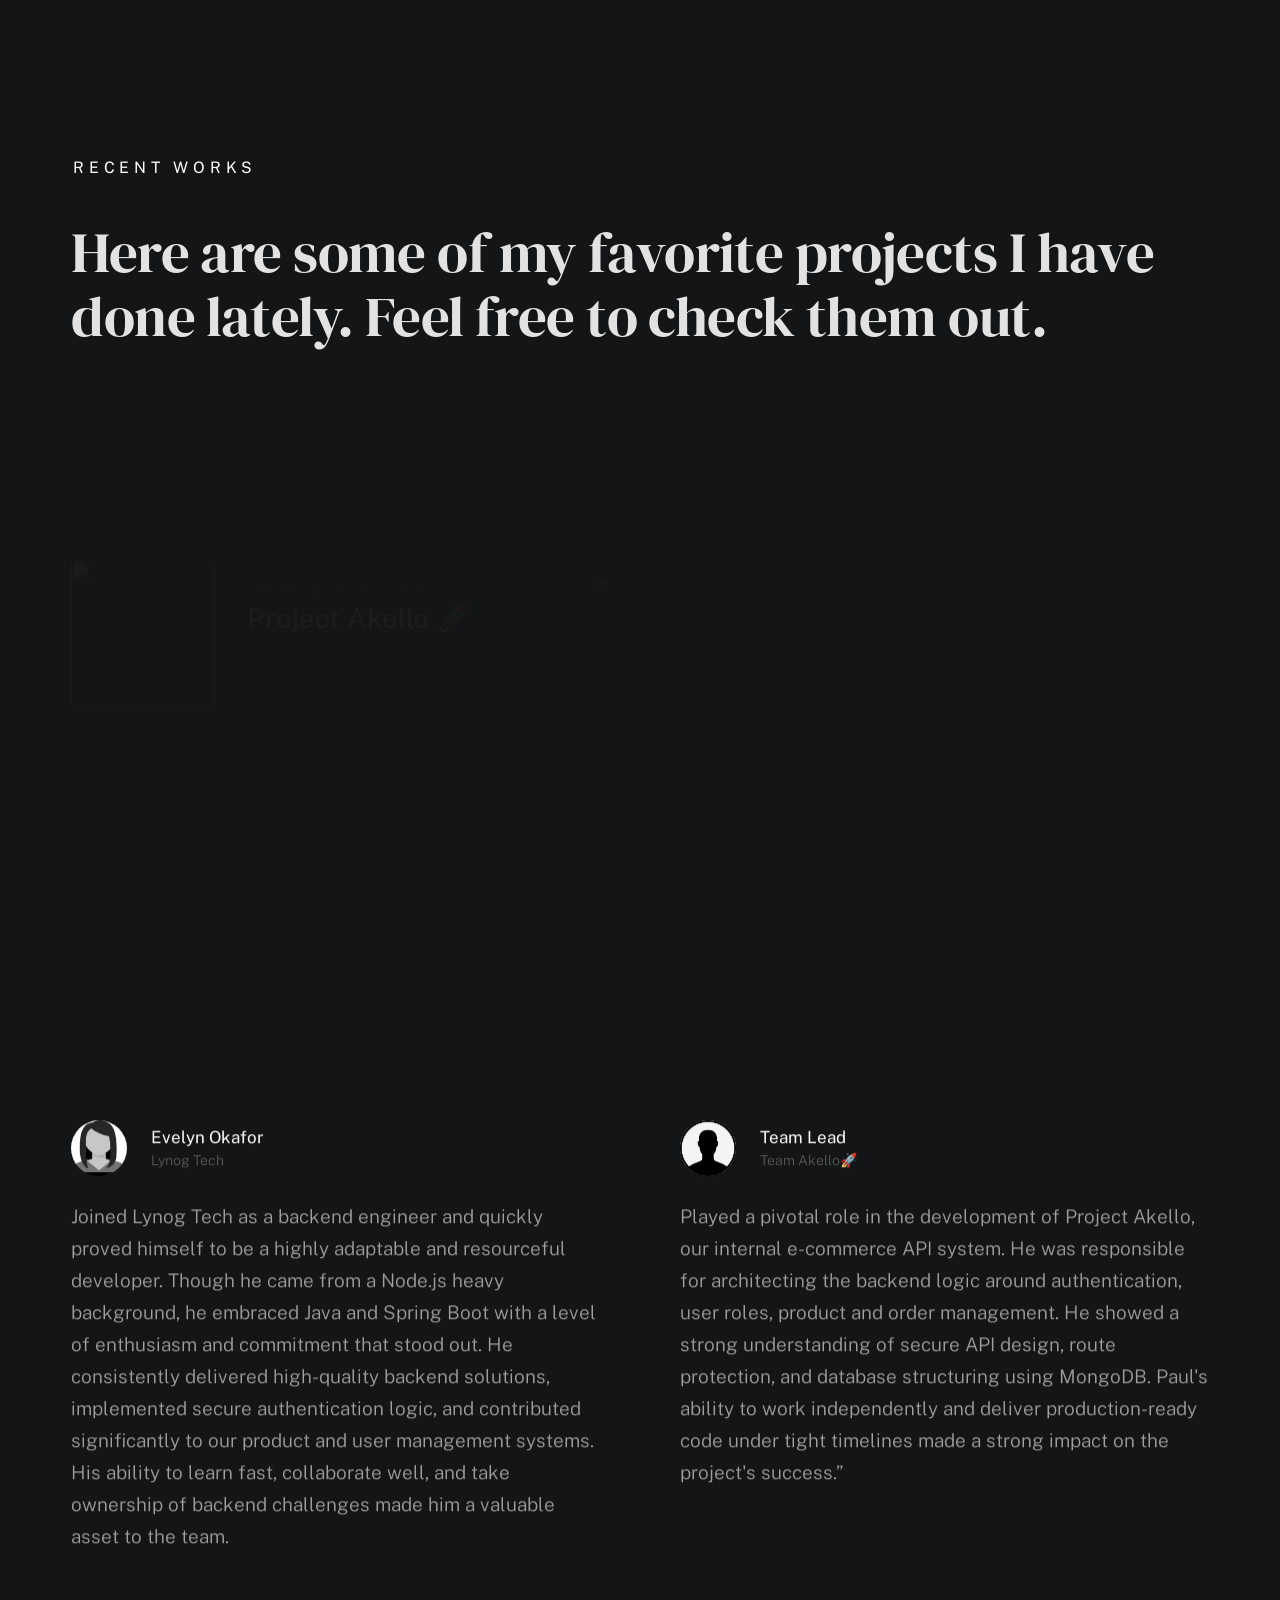
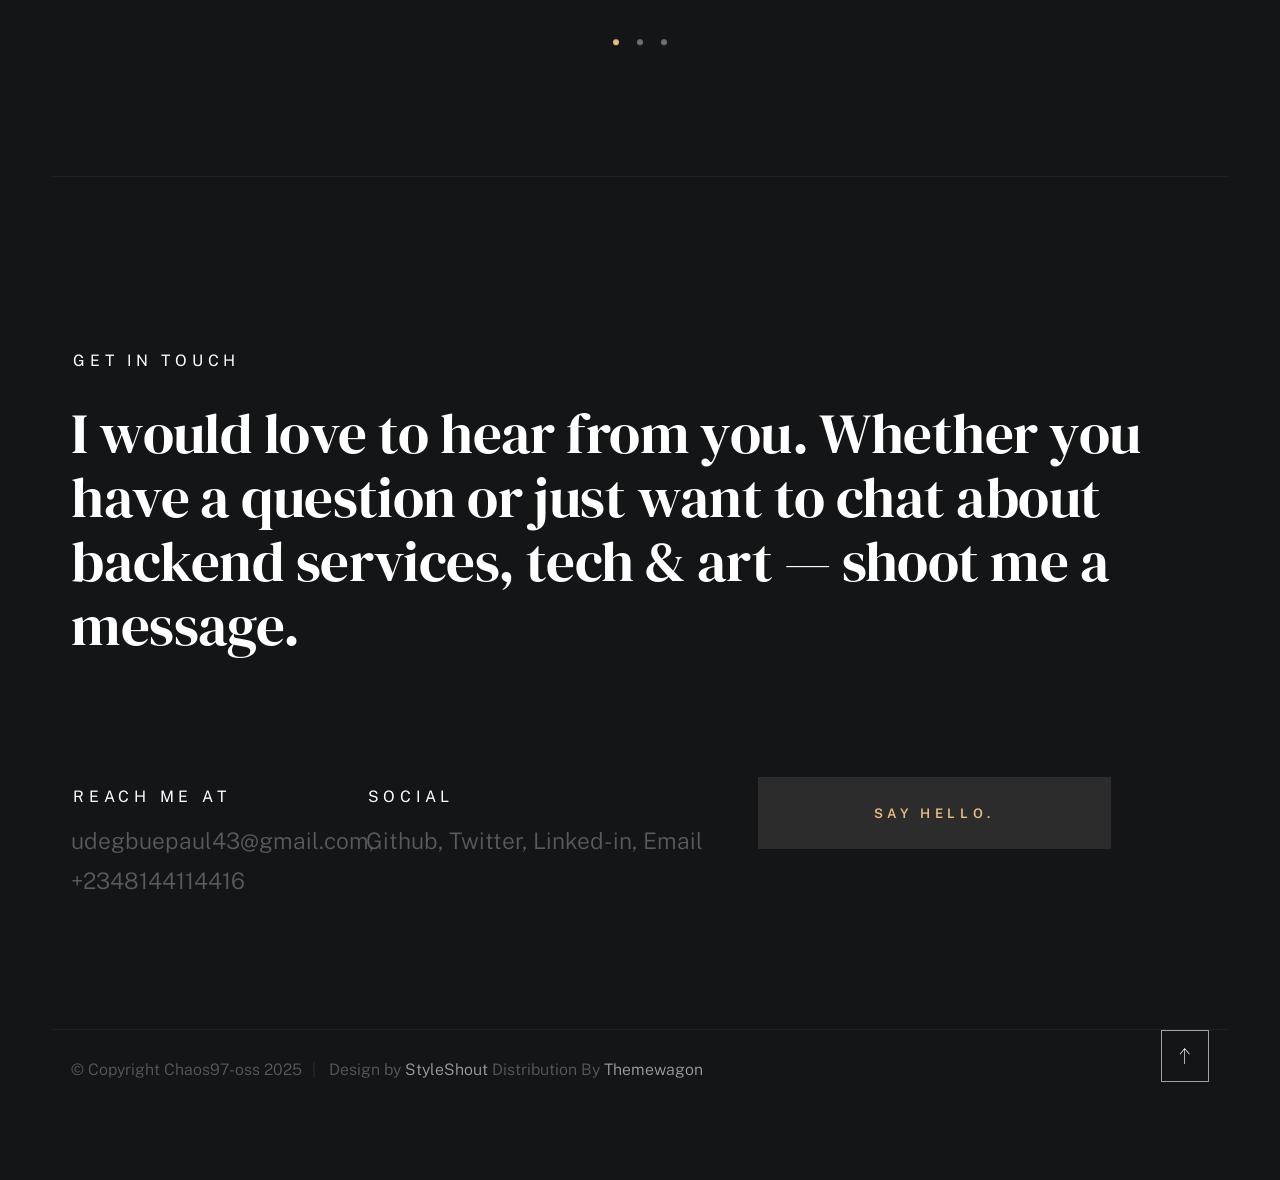
==== commit 2e328c4a: "done" ====
--- a/index.html
+++ b/index.html
@@ -500,7 +500,7 @@
                             <div class="modal-popup__desc">
                                 <h5>Eti-mobile</h5>
                                 <p>A robust ride-sharing and e-commerce API with real-time booking, order and delivery management, comprehensive logistics, company and driver coordination, admin authentication, admin dashboard, and calendar integration for seamless operations. Includes many Uber-like features such as dynamic pricing, route optimization, and user & driver rating systems. This project's code repository and documentation are private due to client confidentiality or ongoing development. Want to know more? <a href="mailto:udegbuepaul43@gmail.com">Contact me</a> and I'll be happy to share more details privately.</p>
-                                <p>This project's code repository and documentation are private due to client confidentiality or ongoing development. Want to know more? <a href="mailto:udegbuepaul43@gmail.com">Contact me</a> and I'll be happy to share more details privately.</p>
+                                
                                 <ul class="modal-popup__cat">
                                     <li>Ride Sharing & E-commerce API</li>
                                 </ul>
